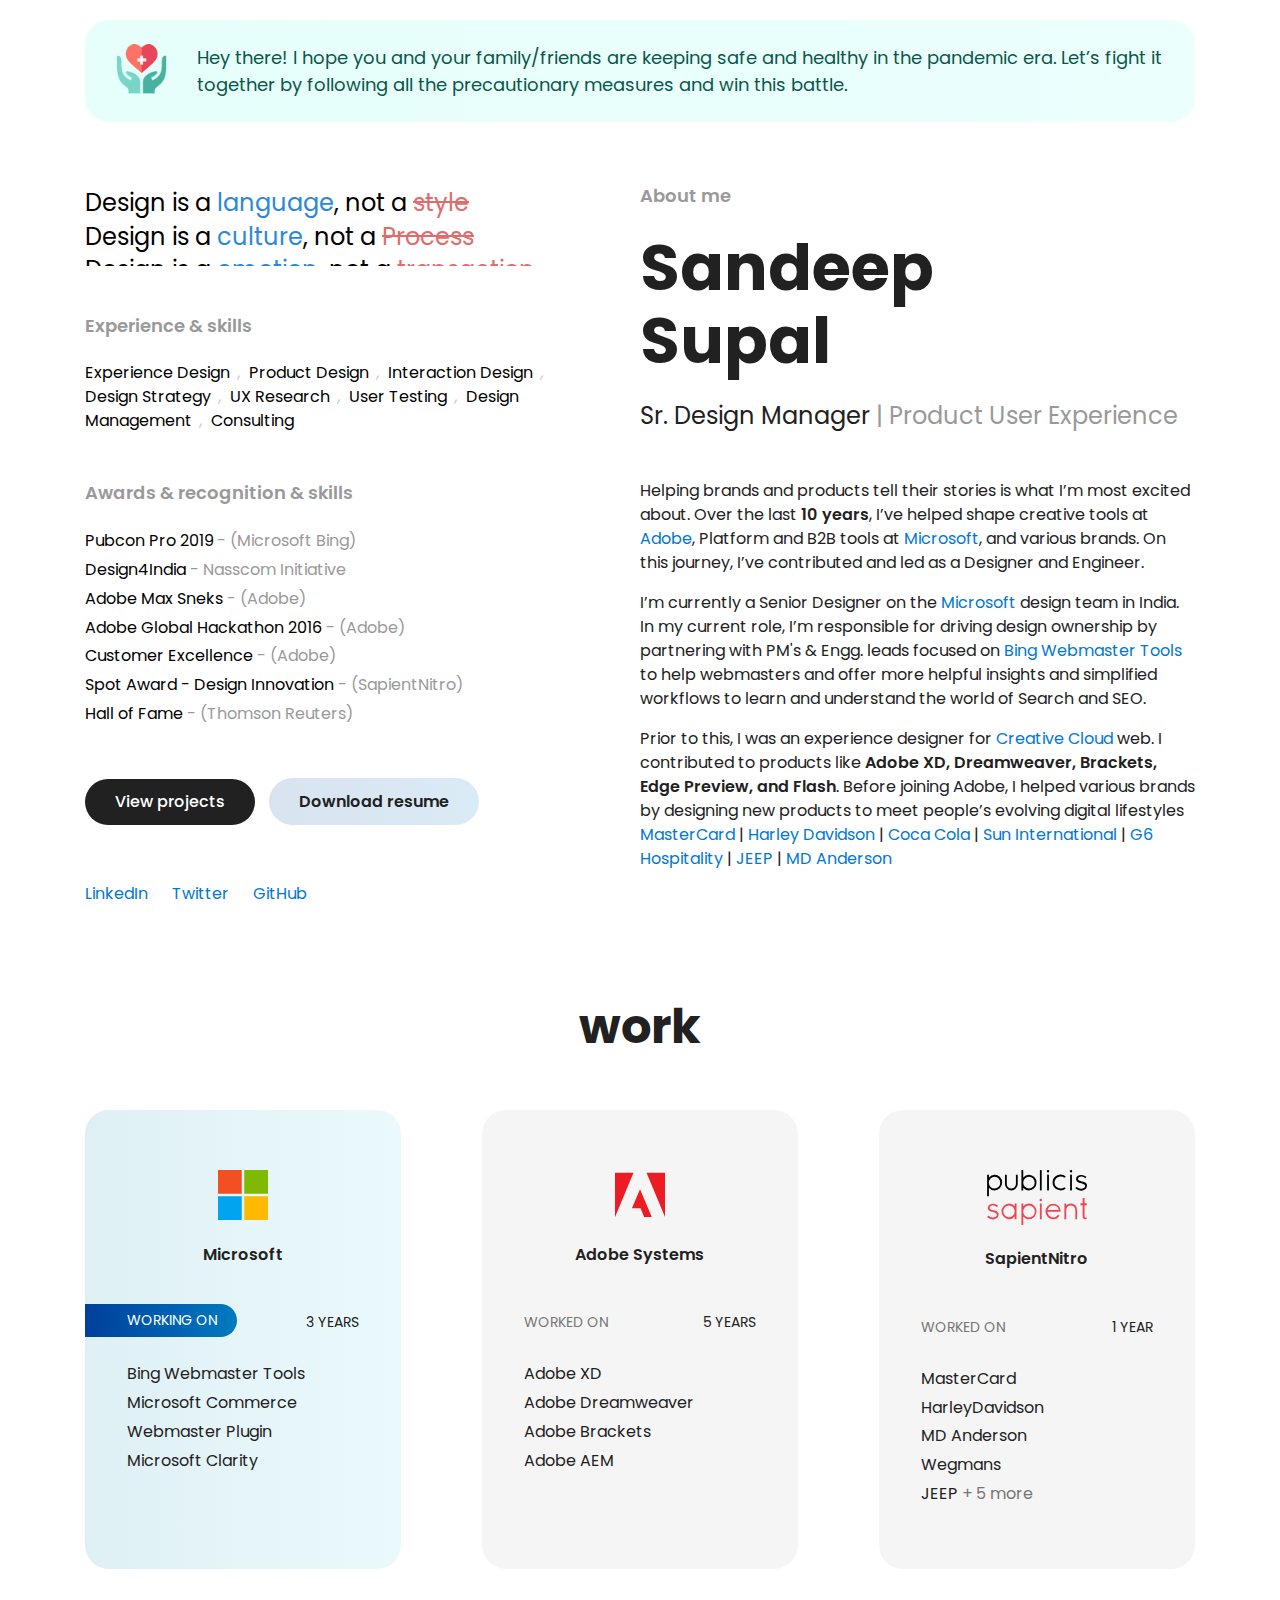
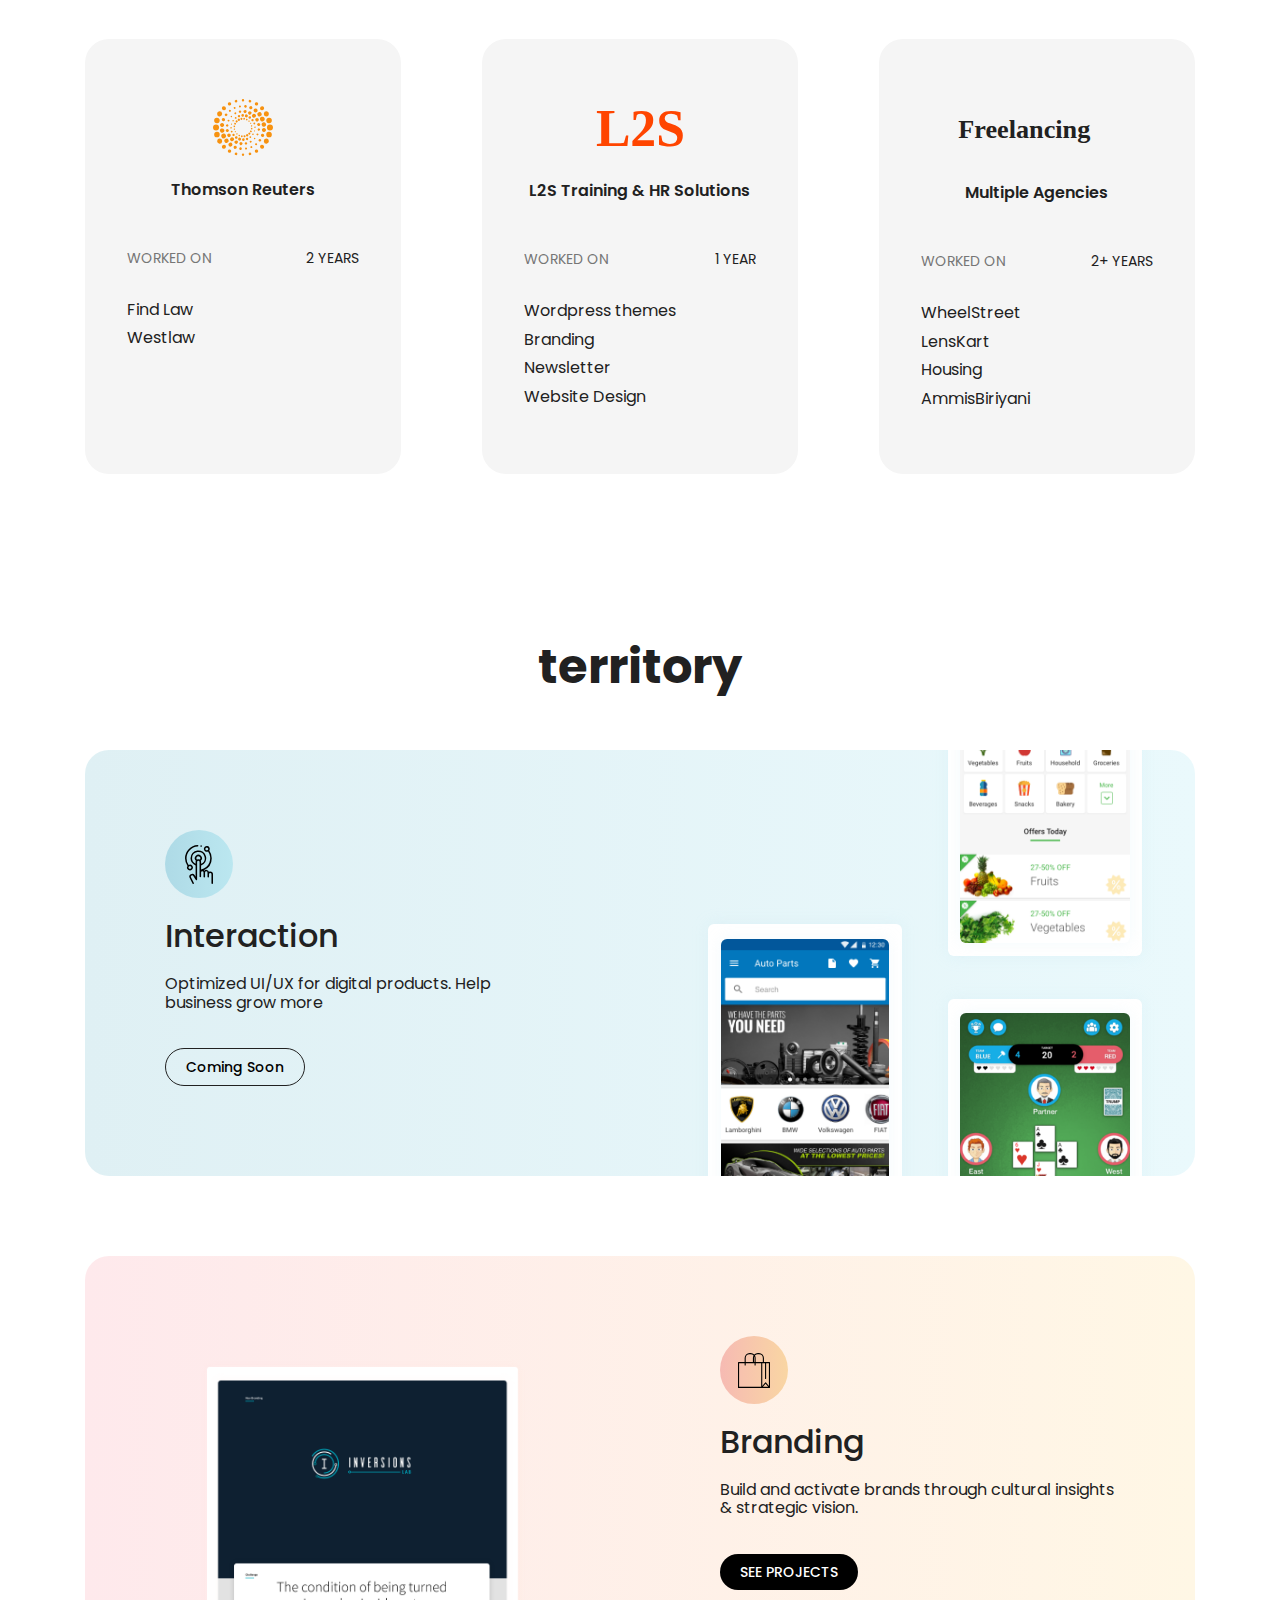
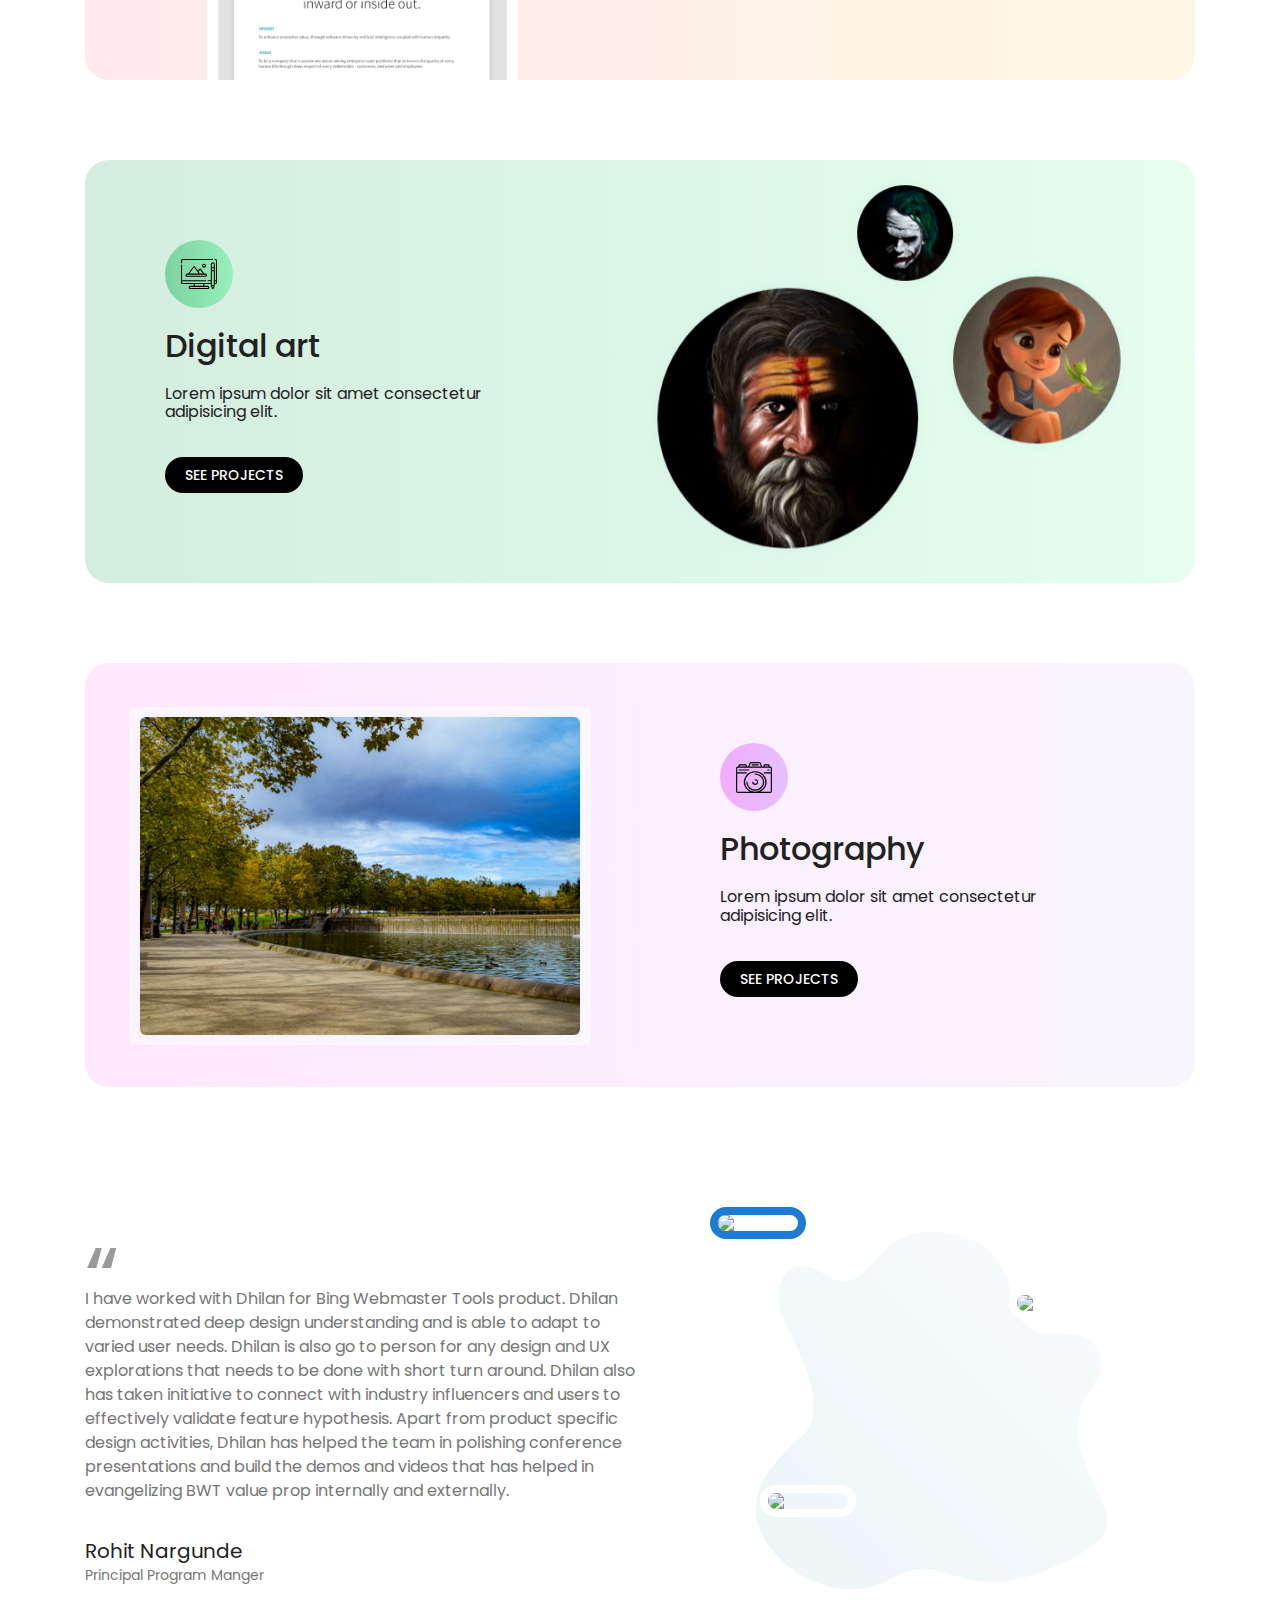
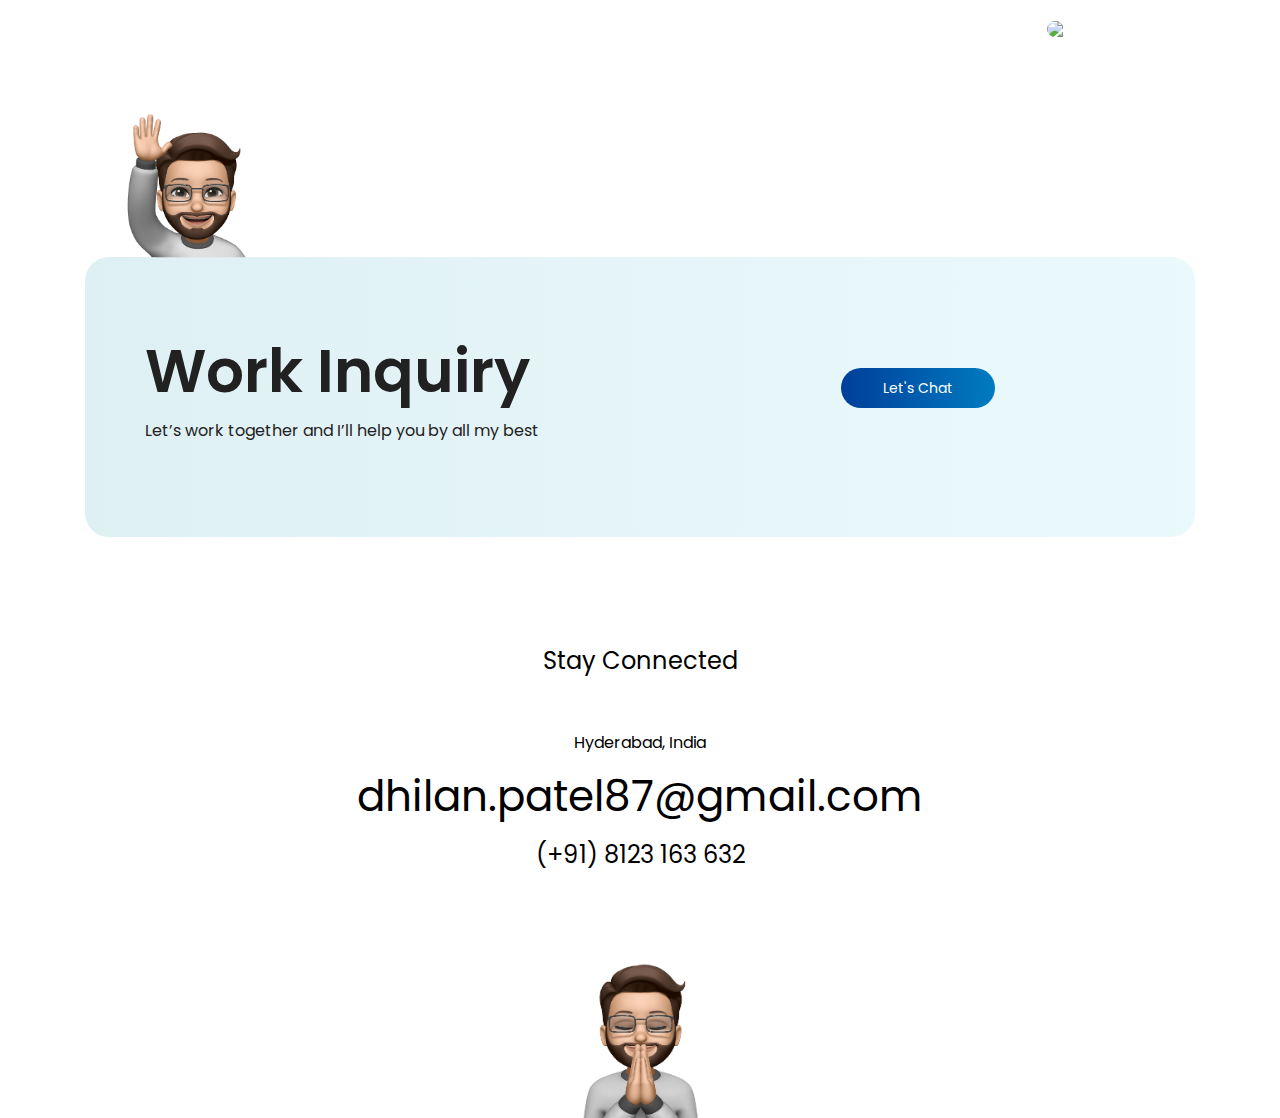
==== index.html @ 81b0b456 "Create index.html" ====
<!DOCTYPE html>
<html lang="en" dir="ltr">

<head>
    <title>Sandeep Supal</title>
    <meta http-equiv="content-type" content="text/html;charset=UTF-8" />
    <meta name='description' content='Helping brands and products tell their stories is what I’m most excited about. Over the last 10 years, I’ve helped shape creative tools at Adobe, Platform and B2B tools at Microsoft, and various brands, Portfolio, ux portfolio, designer. ux designer, product designer, user experience, user researcher, dhilan kumar patel, dhilan, ui designer, designer portfolio'
    />
    <meta http-equiv="X-UA-Compatible" content="IE=edge,chrome=1" />
    <meta name="viewport" content="width=device-width,initial-scale=1" />
    <meta name="msvalidate.01" content="4020FFE0F48D588072783ABB4432A459" />
    <!-- <link rel="stylesheet" href="style.css" /> -->
    <link rel="stylesheet" href="./SCSS/main.css" />
    <meta name="viewport" content="width=device-width, initial-scale=1.0" />
    <script src="https://cdnjs.cloudflare.com/ajax/libs/jquery/3.5.1/jquery.min.js"></script>
    <script src="./script.js"></script>
    <!-- Clarity tracking code for http://dhilan-patel.com/home.html -->
    <script>
        (function(c, l, a, r, i, t, y) {
            c[a] = c[a] || function() {
                (c[a].q = c[a].q || []).push(arguments)
            };
            t = l.createElement(r);
            t.async = 1;
            t.src = "https://www.clarity.ms/tag/" + i + "?ref=bwt";
            y = l.getElementsByTagName(r)[0];
            y.parentNode.insertBefore(t, y);
        })(window, document, "clarity", "script", "6tw3qryfo8");
    </script>
</head>

<body>
    <!-- <div class="headerNav">
        <div class="logo">
            <img src="./img/dhilan_logo.svg" width="32" alt="">
            <span>dhilan</span>
        </div>
        <div class="centreNav">
            <div class="leftCentre">
                <span class="phoneNumber"> call me +91 - 9999555598</span><span>/</span><span class="email">me@email.com</span>
            </div>
            <div class="rightCentre">
                <button class="secondary-btn">View Projects</button>
            </div>
        </div>
        <div class="rightNav">
        </div>
    </div> -->

    <div class="covid-meesage">
        <img src="./img/icon-health.png" alt="">
        <p>Hey there! I hope you and your family/friends are keeping safe and healthy in the pandemic era. Let’s fight it together by following all the precautionary measures and win this battle.</p>
    </div>

    <div class="content">
        <div class="intro">
            <div class="leftColumn">
                <div class="animationContainerWrapper">
                    <div class="animationContainerGradient"></div>
                    <div class="animationContainer">
                        <ul>
                            <li class="translate1">Design is a <span>language</span>, not a <span class="strikeText">style</span></li>
                            <li class="translate2">Design is a <span>culture</span>, not a <span class="strikeText">Process</span></li>
                            <li class="translate3">Design is a <span>emotion</span>, not a <span class="strikeText">transaction</span></li>
                        </ul>
                    </div>
                </div>
                <div class="experinece">
                    <div class="intoHeader">
                        <h4><span> </span>Experience &amp; skills</h4>
                    </div>
                    <!-- <div class="intoContent">
                        Experience Design <i>|</i> Product Design <i>|</i> Interaction Design <i>|</i> UX Strategy Web Design <i>|</i> UX Research <i>|</i> User Testing
                    </div> -->
                    <div class="intoContent">
                        Experience Design <i>,</i> Product Design <i>,</i> Interaction Design <i>,</i> Design Strategy <i>,</i> UX Research <i>,</i> User Testing  <i>,</i> Design Management  <i>,</i> Consulting
                    </div>
                </div>
                <div class="awards">
                    <div class="intoHeader">
                        <h4><span> </span>Awards &amp; recognition &amp; skills</h4>
                    </div>
                    <div class="intoContent">
                        <ul>
                            <li>Pubcon Pro 2019 <span> - (Microsoft Bing)</span></li>
                            <li>Design4India<span> - Nasscom Initiative</span></li>
                            <li>Adobe Max Sneks <span> - (Adobe)</span></li>
                            <li>Adobe Global Hackathon 2016 <span> - (Adobe)</span></li>
                            <li>Customer Excellence <span> - (Adobe)</span></li>
                            <li>Spot Award - Design Innovation <span> - (SapientNitro)</span></li>
                            <li>Hall of Fame <span> - (Thomson Reuters)</span></li>
                        </ul>
                    </div>
                </div>
                <div class="buttons">
                    <button onclick="window.location.href='./projects.html'" class="view-projects">View projects</button>
                    <a href='./Sandeep_Supal_Design_Leader_Resume.pdf' target="_blank " class="download-btn">Download resume</a>

                </div>
                <div class="social ">
                    <ul>
                        <li><a href="https://www.linkedin.com/in/dhilankupatel/ " target="_blank ">LinkedIn</a></li>
                        <li><a href="https://twitter.com/dhilankp" target="_blank ">Twitter</a></li>
                        <li><a href="https://github.com/dhilanboard?tab=repositories" target="_blank">GitHub</a></li>
                    </ul>
                </div>
            </div>

            <div class="rightColumn ">
                <div class="intoHeader ">
                    <h4>About me</h4>
                </div>
                <div class="name ">
                    <h1>Sandeep<br/> Supal</h1>
                </div>
                <div class="desig ">
                    <span class="designation ">Sr. Design Manager</span>
                    <span class="skill "> | Product User Experience</span>
                </div>
                <div class="introText ">
                    <p>Helping brands and products tell their stories is what I’m most excited about. Over the last <span>10 years</span>, I’ve helped shape creative tools at <a href="https://www.adobe.com/in/" target="_blank">Adobe</a>, Platform and B2B
                        tools at <a href="https://www.microsoft.com/en-in" target="_blank">Microsoft</a>, and various brands. On this journey, I’ve contributed and led as a Designer and Engineer.</p>
                    <p> I’m currently a Senior Designer on the <a href="https://www.microsoft.com/en-in" target="_blank">Microsoft</a> design team in India. In my current role, I’m responsible for driving design ownership by partnering with PM's & Engg. leads
                        focused on <a href="https://www.bing.com/webmasters" target="_blank">Bing Webmaster Tools</a> to help webmasters and offer more helpful insights and simplified workflows to learn and understand the world of Search and SEO.</p>
                    <p>Prior to this, I was an experience designer for <a href="https://www.adobe.com/creativecloud.html" target="_blank">Creative Cloud</a> web. I contributed to products like <span>Adobe XD, Dreamweaver, Brackets, Edge Preview, and Flash</span>.
                        Before joining Adobe, I helped various brands by designing new products to meet people’s evolving digital lifestyles <a href="https://www.mastercard.us/en-us.html" target="_blank">MasterCard</a> | <a href="https://www.harley-davidson.com/us/en/index.html"
                            target="_blank">Harley Davidson</a> | <a href="https://www.coca-colacompany.com/" target="_blank">Coca Cola</a> | <a href="https://www.suninternational.com/" target="_blank">Sun International</a> | <a href="https://www.6jobs.com/working-with-us"
                            target="_blank">G6 Hospitality</a> | <a href="https://www.jeep.com/" target="_blank">JEEP</a> | <a href="https://www.mdanderson.org/" target="_blank">MD Anderson</a></p>
                </div>
            </div>
        </div>
        <h2 class="sectionHeader "> work</h2>
        <div class="work ">
            <a href="./projects.html#microsoft" class="workCard grad-blue current-Work" style="text-decoration: none; color: #212121;">
                <div class="compLogo ">
                    <img height="50 " width="50 " src="./img/logo_microsoft.svg ">
                </div>
                <div class="compName ">
                    <h4>Microsoft</h4>
                </div>
                <div class="current-status ">
                    working on
                </div>
                <div class="projectTenure ">
                    <div class="status " style="visibility: hidden; ">
                        working on
                    </div>
                    <div class="tenure ">
                        3 years
                    </div>
                </div>
                <div class="projectDes ">
                    <ul>
                        <li>Bing Webmaster Tools</li>
                        <li>Microsoft Commerce</li>
                        <li>Webmaster Plugin</li>
                        <li>Microsoft Clarity</li>
                    </ul>
                </div>
            </a>
            <a href="./projects.html#adobe" class="workCard" style="text-decoration: none; color: #212121;">
                <div class="compLogo ">
                    <img height="50 " width="50 " src="./img/logo_adobe.svg ">
                </div>
                <div class="compName ">
                    <h4>Adobe Systems</h4>
                </div>
                <div class="projectTenure ">
                    <div class="status ">
                        worked on
                    </div>
                    <div class="tenure ">
                        5 years
                    </div>
                </div>
                <div class="projectDes ">
                    <ul>
                        <li>Adobe XD</li>
                        <li>Adobe Dreamweaver</li>
                        <li>Adobe Brackets</li>
                        <li>Adobe AEM</li>
                    </ul>
                </div>
            </a>
            <a href="./projects.html#sapient" class="workCard" style="text-decoration: none; color: #212121;">
                <div class="compLogo ">
                    <img height="auto " width="100 " src="./img/logo_sapient.svg ">
                </div>
                <div class="compName ">
                    <h4>SapientNitro</h4>
                </div>
                <div class="projectTenure ">
                    <div class="status ">
                        worked on
                    </div>
                    <div class="tenure ">
                        1 year
                    </div>
                </div>
                <div class="projectDes ">
                    <ul>
                        <li>MasterCard</li>
                        <li>HarleyDavidson</li>
                        <li>MD Anderson</li>
                        <li>Wegmans</li>
                        <li>JEEP <span class="gray-text ">+ 5 more</span></li>
                    </ul>
                </div>
            </a>
            <a href="./projects.html#tr" class="workCard" style="text-decoration: none; color: #212121;">
                <div class="compLogo ">
                    <img height="auto " width="60 " src="./img/logo_tr.svg ">
                </div>
                <div class="compName ">
                    <h4>Thomson Reuters</h4>
                </div>
                <div class="projectTenure ">
                    <div class="status ">
                        worked on
                    </div>
                    <div class="tenure ">
                        2 years
                    </div>
                </div>
                <div class="projectDes ">
                    <ul>
                        <li>Find Law</li>
                        <li>Westlaw</li>
                    </ul>
                </div>
            </a>
            <a href="./projects.html#l2s" class="workCard" style="text-decoration: none; color: #212121;">
                <div class="compLogo ">
                    <img height="auto " width="90 " src="./img/logo_l2s.svg ">
                </div>
                <div class="compName ">
                    <h4>L2S Training &amp; HR Solutions</h4>
                </div>
                <div class="projectTenure ">
                    <div class="status ">
                        worked on
                    </div>
                    <div class="tenure ">
                        1 year
                    </div>
                </div>
                <div class="projectDes ">
                    <ul>
                        <li>Wordpress themes</li>
                        <li>Branding</li>
                        <li>Newsletter</li>
                        <li>Website Design</li>
                    </ul>
                </div>
            </a>
            <a href="./projects.html#sapient" class="workCard" style="text-decoration: none; color: #212121;">
                <div class="compLogo ">
                    <img height="60 " width="160 " src="./img/logo_freelance.svg ">
                </div>
                <div class="compName ">
                    <h4>Multiple Agencies</h4>
                </div>
                <div class="projectTenure ">
                    <div class="status ">
                        worked on
                    </div>
                    <div class="tenure ">
                        2+ years
                    </div>
                </div>
                <div class="projectDes ">
                    <ul>
                        <li>WheelStreet</li>
                        <li>LensKart</li>
                        <li>Housing</li>
                        <li>AmmisBiriyani</li>
                    </ul>
                </div>
            </a>
        </div>
        <h2 class="sectionHeader "> territory</h2>
        <div class="territory ">
            <div class="territoryCard grad-blue ">
                <div class="textPart ">
                    <div class="icon i_interaction ">
                        <img height="auto " weight="32 " src="./img/icon_interaction.svg ">
                    </div>
                    <div class="territoryHeader ">
                        <h4>Interaction</h4>
                    </div>
                    <div class="territoryText ">
                        <p>Optimized UI/UX for digital products. Help business grow more</p>
                    </div>
                    <button class="comingSoon ">Coming Soon</button>

                </div>
                <div class="imagePart interaction ">

                </div>
            </div>

            <div class="territoryCard grad-yellow ">
                <div class="imagePart branding ">

                </div>
                <div class="textPart ">
                    <div class="icon i_branding ">
                        <img height="auto " weight="32 " src="./img/icon_branding.svg ">
                    </div>
                    <div class="territoryHeader ">
                        <h4>Branding</h4>
                    </div>
                    <div class="territoryText ">
                        <p>Build and activate brands through cultural insights & strategic vision.</p>
                    </div>
                    <a class="seeProjects " href="./branding.html">See Projects</a>
                </div>
            </div>

            <div class="territoryCard grad-green ">
                <div class="textPart ">
                    <div class="icon i_digital ">
                        <img height="auto " weight="32 " src="./img/icon_paint.svg ">
                    </div>
                    <div class="territoryHeader ">
                        <h4>Digital art</h4>
                    </div>
                    <div class="territoryText ">
                        <p>Lorem ipsum dolor sit amet consectetur adipisicing elit.</p>
                    </div>
                    <a class="seeProjects " href="./digitalart.html">See Projects</a>
                </div>
                <div class="imagePart digital ">

                </div>
            </div>

            <div class="territoryCard grad-pink ">
                <div class="imagePart photography ">

                </div>
                <div class="textPart ">
                    <div class="icon i_photography ">
                        <img height="auto " weight="32 " src="./img/icon_photography.svg ">
                    </div>
                    <div class="territoryHeader ">
                        <h4>Photography</h4>
                    </div>
                    <div class="territoryText ">
                        <p>Lorem ipsum dolor sit amet consectetur adipisicing elit.</p>
                    </div>
                    <a class="seeProjects " href="./photography.html">See Projects</a>
                </div>
            </div>
            <div class="testimony ">
                <div class="comments ">
                    <div id="commentOne" class="comment selected ">I have worked with Dhilan for Bing Webmaster Tools product. Dhilan demonstrated deep design understanding and is able to adapt to varied user needs. Dhilan is also go to person for any design and UX explorations that needs to be done
                        with short turn around. Dhilan also has taken initiative to connect with industry influencers and users to effectively validate feature hypothesis. Apart from product specific design activities, Dhilan has helped the team in polishing
                        conference presentations and build the demos and videos that has helped in evangelizing BWT value prop internally and externally.
                        <div class="partner ">
                            <div class="partName ">Rohit Nargunde</div>
                            <div class="partPos ">Principal Program Manger</div>
                        </div>
                    </div>
                    <div id="commentTwo" class="comment ">Dhilan, I like your contributions in redesigning major features in Webmaster portal. In many design discussions I have noticed you exhibit a keen desire to understand the scope in detail, open to suggestions and do not hold back in
                        bringing forth your ideas. I appreciate your flexibility to change the UX designs and adapt quickly several times based on data discoveries or implementation complexity. All in all I believe you have played a crucial hand towards
                        launching the new Webmaster portal including a frenetic launch presentation and video which was very well received. I certainly hope to see similar and continued commitment in future iterations to help Bing Webmaster tools.
                        <div class="partner ">
                            <div class="partName ">Souri Challa</div>
                            <div class="partPos ">Senior Software Eng Manager</div>
                        </div>
                    </div>
                    <div id="commentThree" class="comment ">
                        Dhilan has led the redevelopment of Bing Webmaster Tools from the forefront. Being the first full time designer for the toolset in a long time he took the challenge head on and delivered on it. He made the efforts to understand the niche space, attended
                        sessions, asked relevant questions, attended conferences and interacted with the users to understand their needs and then made sure that all that flowed into the design of the product. He was not only involved in the design of
                        the tool but was involved in the feature ideation from the start as well.
                        <div class="partner ">
                            <div class="partName ">Nikunj Daga</div>
                            <div class="partPos ">Senior Manager</div>
                        </div>
                    </div>
                    <div id="commentFour" class="comment ">Dhilan is one of the best UX/UI designer I have worked with. His knowledge is not limited to designing, he has good understanding of technology for implementing it as well. Imagination at its best is all I can say when it come to his
                        designs. I hope to work with Dhilan again in the future and highly recommend him.
                        <div class="partner ">
                            <div class="partName ">Abhishek Kumar</div>
                            <div class="partPos ">Thought Leader | Multi Solution Architect</div>
                        </div>
                    </div>
                </div>

                <div class="people">
                    <img id="One" class="peoplePic selected " src="./img/photo_rohit.jpeg">
                    <img id="Two" class="peoplePic " src="./img/photo_souri.jpeg">
                    <img id="Three" class="peoplePic " src="./img/photo_nikunj.jpeg">
                    <img id="Four" class="peoplePic " src="./img/photo_abhishek.jpeg">
                </div>
            </div>
        </div>
        <div class="territory chat-section ">
            <div class="territoryCard grad-blue ">
                <div class="textPart ">
                    <div class="work-enq ">Work Inquiry</div>
                    <p>Let’s work together and I’ll help you by all my best</p>
                </div>
                <div class="imagePart ">
                    <button class="lets-chat ">Let's Chat</button>
                </div>
            </div>
        </div>

        <div class="territory contact-section ">
            <div class="territoryCard ">
                <div class="stay-conn ">Stay Connected</div>
                <div class="addr ">Hyderabad, India</div>
                <div class="email ">dhilan.patel87@gmail.com</div>
                <div class="number ">(+91) 8123 163 632</div>
                <img src="./img/namaste_dhilan.svg " alt=" ">

            </div>
        </div>
    </div>

    <div class="mobile-content">
        <div class="name ">
            <div class="grad-red"> <span>Well, My mobile view is still work in progress, Sincere Apologies! Please use a laptop or a device <b>more than 1024px viewport</b> width for now. Thank you for your patience. <br>I really appreciate it</span></div>
            <h1>Dhilan<br/> Ku. Patel</h1>
        </div>

        <div class="desig ">
            <span class="designation ">Sr. Experience Designer</span>
            <span class="skill "> | Product/ Experince</span>
        </div>
        <div class="introText ">
            <p>Helping brands and products tell their stories is what I’m most excited about. Over the last <span>10 years</span>, I’ve helped shape creative tools at <a href="https://www.adobe.com/in/" target="_blank">Adobe</a>, <a href="https://www.microsoft.com/en-in"
                    target="_blank">Microsoft</a>, and various brands. On this journey, I’ve contributed and led as a Designer and Engineer.</p>
            <p> I’m currently a Senior Designer on the <a href="https://www.microsoft.com/en-in" target="_blank">Microsoft</a> design team in India. In my current role, I’m responsible for leading a team of product managers focused on <a href="https://www.bing.com/webmasters"
                    target="_blank">Bing Webmaster Tools</a> to help webmasters and offer more helpful insights and simplified workflows to learn and understand the world of Search and SEO.</p>
            <p>Prior to this, I was an experience designer for <a href="https://www.adobe.com/creativecloud.html" target="_blank">Creative Cloud</a> web. I contributed to products like <span>Adobe XD, Dreamweaver, Brackets, Edge Preview, and Flash</span>.
                Before joining Adobe, I helped various brands by designing new products to meet people’s evolving digital lifestyles <a href="https://www.mastercard.us/en-us.html" target="_blank">MasterCard</a> | <a href="https://www.harley-davidson.com/us/en/index.html"
                    target="_blank">Harley Davidson</a> | <a href="https://www.coca-colacompany.com/" target="_blank">Coca Cola</a> | <a href="https://www.suninternational.com/" target="_blank">Sun International</a> | <a href="https://www.6jobs.com/working-with-us"
                    target="_blank">G6 Hospitality</a> | <a href="https://www.jeep.com/" target="_blank">JEEP</a> | <a href="https://www.mdanderson.org/" target="_blank">MD Anderson</a></p>
        </div>
    </div>
</body>

</html>
---- SCSS/main.css ----
@charset "UTF-8";
/*! normalize.css v8.0.1 | MIT License | github.com/necolas/normalize.css */
/* Document
   ========================================================================== */
/**
 * 1. Correct the line height in all browsers.
 * 2. Prevent adjustments of font size after orientation changes in iOS.
 */
@import url("https://fonts.googleapis.com/css2?family=Poppins:ital,wght@0,100;0,200;0,300;0,400;0,500;0,600;0,700;0,800;0,900;1,100;1,200;1,300;1,400;1,500;1,600;1,700;1,800;1,900&display=swap");
html {
  line-height: 1.15;
  /* 1 */
  -webkit-text-size-adjust: 100%;
  /* 2 */
}

/* Sections
     ========================================================================== */
/**
   * Remove the margin in all browsers.
   */
body {
  margin: 0;
}

/**
   * Render the `main` element consistently in IE.
   */
main {
  display: block;
}

/**
   * Correct the font size and margin on `h1` elements within `section` and
   * `article` contexts in Chrome, Firefox, and Safari.
   */
h1 {
  font-size: 2em;
  margin: 0.67em 0;
}

/* Grouping content
     ========================================================================== */
/**
   * 1. Add the correct box sizing in Firefox.
   * 2. Show the overflow in Edge and IE.
   */
hr {
  -webkit-box-sizing: content-box;
          box-sizing: content-box;
  /* 1 */
  height: 0;
  /* 1 */
  overflow: visible;
  /* 2 */
}

/**
   * 1. Correct the inheritance and scaling of font size in all browsers.
   * 2. Correct the odd `em` font sizing in all browsers.
   */
pre {
  font-family: monospace, monospace;
  /* 1 */
  font-size: 1em;
  /* 2 */
}

/* Text-level semantics
     ========================================================================== */
/**
   * Remove the gray background on active links in IE 10.
   */
a {
  background-color: transparent;
}

/**
   * 1. Remove the bottom border in Chrome 57-
   * 2. Add the correct text decoration in Chrome, Edge, IE, Opera, and Safari.
   */
abbr[title] {
  border-bottom: none;
  /* 1 */
  text-decoration: underline;
  /* 2 */
  -webkit-text-decoration: underline dotted;
          text-decoration: underline dotted;
  /* 2 */
}

/**
   * Add the correct font weight in Chrome, Edge, and Safari.
   */
b,
strong {
  font-weight: bolder;
}

/**
   * 1. Correct the inheritance and scaling of font size in all browsers.
   * 2. Correct the odd `em` font sizing in all browsers.
   */
code,
kbd,
samp {
  font-family: monospace, monospace;
  /* 1 */
  font-size: 1em;
  /* 2 */
}

/**
   * Add the correct font size in all browsers.
   */
small {
  font-size: 80%;
}

/**
   * Prevent `sub` and `sup` elements from affecting the line height in
   * all browsers.
   */
sub,
sup {
  font-size: 75%;
  line-height: 0;
  position: relative;
  vertical-align: baseline;
}

sub {
  bottom: -0.25em;
}

sup {
  top: -0.5em;
}

/* Embedded content
     ========================================================================== */
/**
   * Remove the border on images inside links in IE 10.
   */
img {
  border-style: none;
}

/* Forms
     ========================================================================== */
/**
   * 1. Change the font styles in all browsers.
   * 2. Remove the margin in Firefox and Safari.
   */
button,
input,
optgroup,
select,
textarea {
  font-family: inherit;
  /* 1 */
  font-size: 100%;
  /* 1 */
  line-height: 1.15;
  /* 1 */
  margin: 0;
  /* 2 */
}

/**
   * Show the overflow in IE.
   * 1. Show the overflow in Edge.
   */
button,
input {
  /* 1 */
  overflow: visible;
}

/**
   * Remove the inheritance of text transform in Edge, Firefox, and IE.
   * 1. Remove the inheritance of text transform in Firefox.
   */
button,
select {
  /* 1 */
  text-transform: none;
}

/**
   * Correct the inability to style clickable types in iOS and Safari.
   */
button,
[type="button"],
[type="reset"],
[type="submit"] {
  -webkit-appearance: button;
}

/**
   * Remove the inner border and padding in Firefox.
   */
button::-moz-focus-inner,
[type="button"]::-moz-focus-inner,
[type="reset"]::-moz-focus-inner,
[type="submit"]::-moz-focus-inner {
  border-style: none;
  padding: 0;
}

/**
   * Restore the focus styles unset by the previous rule.
   */
button:-moz-focusring,
[type="button"]:-moz-focusring,
[type="reset"]:-moz-focusring,
[type="submit"]:-moz-focusring {
  outline: 1px dotted ButtonText;
}

/**
   * Correct the padding in Firefox.
   */
fieldset {
  padding: 0.35em 0.75em 0.625em;
}

/**
   * 1. Correct the text wrapping in Edge and IE.
   * 2. Correct the color inheritance from `fieldset` elements in IE.
   * 3. Remove the padding so developers are not caught out when they zero out
   *    `fieldset` elements in all browsers.
   */
legend {
  -webkit-box-sizing: border-box;
          box-sizing: border-box;
  /* 1 */
  color: inherit;
  /* 2 */
  display: table;
  /* 1 */
  max-width: 100%;
  /* 1 */
  padding: 0;
  /* 3 */
  white-space: normal;
  /* 1 */
}

/**
   * Add the correct vertical alignment in Chrome, Firefox, and Opera.
   */
progress {
  vertical-align: baseline;
}

/**
   * Remove the default vertical scrollbar in IE 10+.
   */
textarea {
  overflow: auto;
}

/**
   * 1. Add the correct box sizing in IE 10.
   * 2. Remove the padding in IE 10.
   */
[type="checkbox"],
[type="radio"] {
  -webkit-box-sizing: border-box;
          box-sizing: border-box;
  /* 1 */
  padding: 0;
  /* 2 */
}

/**
   * Correct the cursor style of increment and decrement buttons in Chrome.
   */
[type="number"]::-webkit-inner-spin-button,
[type="number"]::-webkit-outer-spin-button {
  height: auto;
}

/**
   * 1. Correct the odd appearance in Chrome and Safari.
   * 2. Correct the outline style in Safari.
   */
[type="search"] {
  -webkit-appearance: textfield;
  /* 1 */
  outline-offset: -2px;
  /* 2 */
}

/**
   * Remove the inner padding in Chrome and Safari on macOS.
   */
[type="search"]::-webkit-search-decoration {
  -webkit-appearance: none;
}

/**
   * 1. Correct the inability to style clickable types in iOS and Safari.
   * 2. Change font properties to `inherit` in Safari.
   */
::-webkit-file-upload-button {
  -webkit-appearance: button;
  /* 1 */
  font: inherit;
  /* 2 */
}

/* Interactive
     ========================================================================== */
/*
   * Add the correct display in Edge, IE 10+, and Firefox.
   */
details {
  display: block;
}

/*
   * Add the correct display in all browsers.
   */
summary {
  display: list-item;
}

/* Misc
     ========================================================================== */
/**
   * Add the correct display in IE 10+.
   */
template {
  display: none;
}

/**
   * Add the correct display in IE 10.
   */
[hidden] {
  display: none;
}

HTML,
body {
  font-family: 'Poppins', sans-serif;
  font-size: 16px;
  position: relative;
  background-color: #FFFFFF;
}

h1,
h2,
h3,
h4,
h5,
h6,
span,
p {
  color: #212121;
}

@-webkit-keyframes translate3 {
  0% {
    -webkit-transform: translateY(14px);
            transform: translateY(14px);
  }
  66% {
    -webkit-transform: translateY(14px);
            transform: translateY(14px);
  }
  72% {
    -webkit-transform: translateY(-46px);
            transform: translateY(-46px);
  }
  94% {
    -webkit-transform: translateY(-46px);
            transform: translateY(-46px);
  }
  100% {
    -webkit-transform: translateY(-146px);
            transform: translateY(-146px);
  }
}

@keyframes translate3 {
  0% {
    -webkit-transform: translateY(14px);
            transform: translateY(14px);
  }
  66% {
    -webkit-transform: translateY(14px);
            transform: translateY(14px);
  }
  72% {
    -webkit-transform: translateY(-46px);
            transform: translateY(-46px);
  }
  94% {
    -webkit-transform: translateY(-46px);
            transform: translateY(-46px);
  }
  100% {
    -webkit-transform: translateY(-146px);
            transform: translateY(-146px);
  }
}

@-webkit-keyframes translate2 {
  0% {
    -webkit-transform: translateY(47px);
            transform: translateY(47px);
  }
  33% {
    -webkit-transform: translateY(47px);
            transform: translateY(47px);
  }
  38% {
    -webkit-transform: translateY(-13px);
            transform: translateY(-13px);
  }
  60% {
    -webkit-transform: translateY(-13px);
            transform: translateY(-13px);
  }
  66% {
    -webkit-transform: translateY(-113px);
            transform: translateY(-113px);
  }
  100% {
    -webkit-transform: translateY(-113px);
            transform: translateY(-113px);
  }
}

@keyframes translate2 {
  0% {
    -webkit-transform: translateY(47px);
            transform: translateY(47px);
  }
  33% {
    -webkit-transform: translateY(47px);
            transform: translateY(47px);
  }
  38% {
    -webkit-transform: translateY(-13px);
            transform: translateY(-13px);
  }
  60% {
    -webkit-transform: translateY(-13px);
            transform: translateY(-13px);
  }
  66% {
    -webkit-transform: translateY(-113px);
            transform: translateY(-113px);
  }
  100% {
    -webkit-transform: translateY(-113px);
            transform: translateY(-113px);
  }
}

@-webkit-keyframes translate1 {
  0% {
    -webkit-transform: translateY(80px);
            transform: translateY(80px);
  }
  6% {
    -webkit-transform: translateY(20px);
            transform: translateY(20px);
  }
  28% {
    -webkit-transform: translateY(20px);
            transform: translateY(20px);
  }
  33% {
    -webkit-transform: translateY(-80px);
            transform: translateY(-80px);
  }
  100% {
    -webkit-transform: translateY(-80px);
            transform: translateY(-80px);
  }
}

@keyframes translate1 {
  0% {
    -webkit-transform: translateY(80px);
            transform: translateY(80px);
  }
  6% {
    -webkit-transform: translateY(20px);
            transform: translateY(20px);
  }
  28% {
    -webkit-transform: translateY(20px);
            transform: translateY(20px);
  }
  33% {
    -webkit-transform: translateY(-80px);
            transform: translateY(-80px);
  }
  100% {
    -webkit-transform: translateY(-80px);
            transform: translateY(-80px);
  }
}

.secondary-btn {
  padding: 8px 16px;
  background: #f5f5f5;
  color: #212121;
  font-size: 14px;
  font-weight: 400;
  border: none;
  text-transform: uppercase;
  border-radius: 20px;
  -webkit-transition: all 300ms;
  transition: all 300ms;
}

.secondary-btn:hover {
  background: transparent -webkit-gradient(linear, right top, left top, from(#007BC0), to(#003F9B)) 0% 0% no-repeat padding-box;
  background: transparent linear-gradient(270deg, #007BC0 0%, #003F9B 100%) 0% 0% no-repeat padding-box;
  color: #fff;
}

.intoHeader h4 {
  font-size: 18px;
  color: #999999;
  font-weight: 600;
}

.intoHeader h4 span {
  color: #CCC;
}

.download-btn {
  cursor: pointer;
  text-decoration: none;
  padding: 12px 30px;
  background: transparent -webkit-gradient(linear, right top, left top, from(#D9EBF6), to(#D9E3F0)) 0% 0% no-repeat padding-box;
  background: transparent linear-gradient(270deg, #D9EBF6 0%, #D9E3F0 100%) 0% 0% no-repeat padding-box;
  color: #212121;
  font-size: 16px;
  font-weight: 600;
  border: none;
  border-radius: 30px;
  -webkit-transition: all 300ms;
  transition: all 300ms;
  margin-left: 10px;
}

.download-btn:hover {
  background: transparent -webkit-gradient(linear, right top, left top, from(#007BC0), to(#003F9B)) 0% 0% no-repeat padding-box;
  background: transparent linear-gradient(270deg, #007BC0 0%, #003F9B 100%) 0% 0% no-repeat padding-box;
  color: #fff;
}

.view-projects {
  cursor: pointer;
  padding: 14px 30px;
  color: #fff;
  font-size: 16px;
  font-weight: 500;
  border: 0;
  background: #212121;
  border-radius: 30px;
  -webkit-transition: all 300ms;
  transition: all 300ms;
}

.view-projects:hover {
  background: transparent -webkit-gradient(linear, right top, left top, from(#007BC0), to(#003F9B)) 0% 0% no-repeat padding-box;
  background: transparent linear-gradient(270deg, #007BC0 0%, #003F9B 100%) 0% 0% no-repeat padding-box;
  color: #fff;
}

.comingSoon {
  display: inline-block;
  background: none;
  border: 1px solid #212121;
  border-radius: 20px;
  font-weight: 500;
  padding: 10px 20px;
  margin: 20px 0 10px;
  font-size: 14px;
}

.seeProjects {
  display: inline-block;
  margin: 20px 0 10px;
  text-decoration: none;
  text-transform: uppercase;
  border-radius: 20px;
  font-weight: 500;
  padding: 10px 20px;
  margin: 20px 0 10px;
  font-size: 14px;
  background: #000;
  color: #fff;
  -webkit-transition: all 600ms;
  transition: all 600ms;
}

.seeProjects:hover {
  background: transparent -webkit-gradient(linear, right top, left top, from(#007BC0), to(#003F9B)) 0% 0% no-repeat padding-box;
  background: transparent linear-gradient(270deg, #007BC0 0%, #003F9B 100%) 0% 0% no-repeat padding-box;
}

.sectionHeader {
  display: -webkit-box;
  display: -ms-flexbox;
  display: flex;
  -webkit-box-pack: center;
      -ms-flex-pack: center;
          justify-content: center;
  font-size: 68px;
  line-height: 1.8em;
  margin: 0 20%;
  -ms-flex-wrap: wrap;
      flex-wrap: wrap;
  font-size: 48px;
  margin: 80px 0 40px;
}

.gray-text {
  color: #767676 !important;
}

.icon_breadcrumb {
  position: relative;
}

.icon_breadcrumb::after {
  position: relative;
  content: url(../img/icon_breadcrumb.png);
  right: -12px;
  top: 2px;
}

.cont-sec-title {
  font-size: #212121;
  font-size: 42px;
  margin: 60px 0 30px;
}

.cont-sec-title span {
  font-weight: 300;
}

.cont-sec-title.mark {
  font-size: 24px;
  font-weight: 500;
  padding-left: 15px;
  border-left: 6px solid #2560AE;
}

.cont-sec-title.number {
  font-size: 24px;
  font-weight: 500;
}

.quotation {
  padding: 32px;
  font-size: 18px;
  margin: 40px 0 40px 40px;
  line-height: 1.5em;
  border-radius: 24px;
  font-weight: 500;
}

.quotation ul {
  list-style-type: circle;
}

.quotation ul li {
  line-height: 1.8em;
}

.product-linkout {
  padding: 80px 0;
  text-align: center;
}

.product-linkout a {
  text-decoration: none;
  font-size: 24px;
  color: #212121;
  background: #212121;
  padding: 16px 48px;
  border-radius: 50px;
}

.product-linkout a img {
  margin-left: 16px;
}

.product-linkout a:hover {
  background: transparent -webkit-gradient(linear, right top, left top, from(#007BC0), to(#003F9B)) 0% 0% no-repeat padding-box;
  background: transparent linear-gradient(270deg, #007BC0 0%, #003F9B 100%) 0% 0% no-repeat padding-box;
}

.proj-navs {
  position: absolute;
  top: 0;
  width: 100px;
  height: 100%;
}

.proj-navs.next-proj, .proj-navs.prev-proj {
  top: 150px;
  background: #FFFFFF;
  width: 80px;
  height: 80px;
  border-radius: 80px;
  text-align: center;
  opacity: 0.25;
  -webkit-transition: all 600ms;
  transition: all 600ms;
}

.proj-navs.next-proj a, .proj-navs.prev-proj a {
  display: block;
  text-decoration: none;
}

.proj-navs.next-proj a img, .proj-navs.prev-proj a img {
  opacity: 1;
}

.proj-navs.next-proj.prev-proj, .proj-navs.prev-proj.prev-proj {
  left: 16px;
}

.proj-navs.next-proj.next-proj, .proj-navs.prev-proj.next-proj {
  right: 16px;
}

.proj-navs.next-proj:hover, .proj-navs.prev-proj:hover {
  opacity: 0.8;
}

.grad-blue {
  background: transparent -webkit-gradient(linear, right top, left top, from(#EAF9FC), to(#DFF0F4)) 0% 0% no-repeat padding-box !important;
  background: transparent linear-gradient(270deg, #EAF9FC 0%, #DFF0F4 100%) 0% 0% no-repeat padding-box !important;
}

.grad-gray {
  background: transparent -webkit-gradient(linear, right top, left top, from(#EAEAEA), to(#F4F4F4)) 0% 0% no-repeat padding-box !important;
  background: transparent linear-gradient(270deg, #EAEAEA 0%, #F4F4F4 100%) 0% 0% no-repeat padding-box !important;
}

.grad-wip {
  background: transparent -webkit-gradient(linear, right top, left top, from(#fff2d7), to(#FFF6E2)) 0% 0% no-repeat padding-box !important;
  background: transparent linear-gradient(270deg, #fff2d7 0%, #FFF6E2 100%) 0% 0% no-repeat padding-box !important;
}

.grad-yellow {
  background: transparent -webkit-gradient(linear, right top, left top, from(#FFF7E5), to(#FEE9EC)) 0% 0% no-repeat padding-box !important;
  background: transparent linear-gradient(270deg, #FFF7E5 0%, #FEE9EC 100%) 0% 0% no-repeat padding-box !important;
}

.grad-pink {
  background: transparent -webkit-gradient(linear, right top, left top, from(#F9F5FF), to(#FFE8FE)) 0% 0% no-repeat padding-box !important;
  background: transparent linear-gradient(270deg, #F9F5FF 0%, #FFE8FE 100%) 0% 0% no-repeat padding-box !important;
}

.grad-green {
  background: transparent -webkit-gradient(linear, right top, left top, from(#E5FEEF), to(#D3EDDF)) 0% 0% no-repeat padding-box !important;
  background: transparent linear-gradient(270deg, #E5FEEF 0%, #D3EDDF 100%) 0% 0% no-repeat padding-box !important;
}

.current-Work {
  position: relative;
}

.current-Work .current-status {
  position: absolute;
  left: 0;
  padding: 8px 20px 8px 42px;
  text-transform: uppercase;
  border-radius: 0 20px 20px 0;
  font-size: 14px;
  line-height: 1.2em;
  margin-top: -10px;
  background: transparent -webkit-gradient(linear, right top, left top, from(#007BC0), to(#003F9B)) 0% 0% no-repeat padding-box;
  background: transparent linear-gradient(270deg, #007BC0 0%, #003F9B 100%) 0% 0% no-repeat padding-box;
  color: #FFFFFF !important;
}

.covid-meesage {
  max-width: 1046px;
  margin: 20px auto;
  padding: 24px 32px;
  overflow: hidden;
  border-radius: 24px;
  background: transparent -webkit-gradient(linear, right top, left top, from(#EBFFFD), to(#E6FFFB)) 0% 0% no-repeat padding-box;
  background: transparent linear-gradient(270deg, #EBFFFD 0%, #E6FFFB 100%) 0% 0% no-repeat padding-box;
}

.covid-meesage img {
  width: 50px;
  float: left;
  margin-right: 30px;
}

.covid-meesage p {
  display: inline;
  font-size: 18px;
  color: #09574A;
  line-height: 1.5em;
}

.headerNav {
  background-color: #FFFFFF;
  display: -webkit-box;
  display: -ms-flexbox;
  display: flex;
  position: -webkit-sticky;
  position: sticky;
  top: 0;
  z-index: 10;
  padding: 16px 16px;
  -webkit-box-pack: center;
      -ms-flex-pack: center;
          justify-content: center;
  -webkit-box-shadow: 0 0 5px rgba(0, 0, 0, 0.16);
          box-shadow: 0 0 5px rgba(0, 0, 0, 0.16);
}

.headerNav .logo {
  width: 20%;
}

.headerNav .logo span {
  font-size: 24px;
  padding-left: 12px;
  display: inline-block;
  vertical-align: super;
  font-weight: 600;
}

.headerNav .centreNav {
  width: 60%;
  display: -webkit-box;
  display: -ms-flexbox;
  display: flex;
}

.headerNav .centreNav .leftCentre {
  width: 50%;
  font-size: 14px;
  font-weight: 400;
  margin-top: 10px;
  text-transform: uppercase;
  vertical-align: super;
}

.headerNav .centreNav .rightCentre {
  width: 50%;
  text-align: right;
}

.headerNav .rightNav {
  width: 20%;
}

.headerNav .project-nav ul {
  list-style-type: none;
  padding: 0;
  margin: 0;
}

.headerNav .project-nav ul li {
  float: left;
}

.headerNav .project-nav ul li.prj-text {
  padding: 8px 16px;
  color: #999;
}

.headerNav .project-nav ul li.prj-text span {
  margin: 0 12px;
  color: #EAEAEA;
}

.headerNav .project-nav ul li.back-to-home a {
  border: 1px solid #999;
  text-decoration: none !important;
}

.headerNav .project-nav ul li.back-to-home a img {
  margin: 0 5px 0 0;
}

.headerNav .project-nav ul li.back-to-home a:hover {
  background-color: #EAEAEA;
}

.headerNav .project-nav ul li a {
  display: inline-block;
  padding: 8px 16px;
  border-radius: 20px;
  background-color: #FFFFFF;
  text-decoration: none;
  font-size: 16px;
  color: #212121;
}

.headerNav .project-nav ul li a.active {
  background: transparent -webkit-gradient(linear, right top, left top, from(#007BC0), to(#003F9B)) 0% 0% no-repeat padding-box;
  background: transparent linear-gradient(270deg, #007BC0 0%, #003F9B 100%) 0% 0% no-repeat padding-box;
  color: #FFFFFF;
}

.headerNav .project-nav.internal-page ul li.prj-text {
  margin-right: 0px;
  padding-right: 5px;
}

.headerNav .project-nav.internal-page ul li a:hover {
  color: #0078D4;
  text-decoration: underline;
}

.headerNav .project-nav.internal-page ul li a.disabled {
  background: none;
  text-decoration: none;
}

.content .intro {
  display: -webkit-box;
  display: -ms-flexbox;
  display: flex;
  -webkit-box-pack: center;
      -ms-flex-pack: center;
          justify-content: center;
  margin: 40px 0 60px;
}

.content .intro > * {
  max-width: 555px;
  -webkit-box-flex: 1;
      -ms-flex: 1 1 555px;
          flex: 1 1 555px;
}

.content .intro .leftColumn .animationContainerWrapper {
  position: relative;
}

.content .intro .leftColumn .animationContainerWrapper .animationContainerGradient {
  position: absolute;
  top: 0;
  height: 60px;
  width: calc(100% - 50px);
}

.content .intro .leftColumn .animationContainerWrapper .animationContainer {
  margin: 24px 0 50px 0;
  height: 80px;
  overflow: hidden;
}

.content .intro .leftColumn .animationContainerWrapper .animationContainer ul {
  list-style-type: none;
  padding: 0;
  margin: 0;
}

.content .intro .leftColumn .animationContainerWrapper .animationContainer ul li {
  font-size: 24px;
  line-height: 1.4em;
}

.content .intro .leftColumn .animationContainerWrapper .animationContainer ul li.translate1 {
  -webkit-animation: translate1 9s linear infinite both;
          animation: translate1 9s linear infinite both;
}

.content .intro .leftColumn .animationContainerWrapper .animationContainer ul li.translate2 {
  -webkit-animation: translate2 9s linear infinite both;
          animation: translate2 9s linear infinite both;
}

.content .intro .leftColumn .animationContainerWrapper .animationContainer ul li.translate3 {
  -webkit-animation: translate3 9s linear infinite both;
          animation: translate3 9s linear infinite both;
}

.content .intro .leftColumn .animationContainerWrapper .animationContainer ul li span {
  color: #2B88D8;
}

.content .intro .leftColumn .animationContainerWrapper .animationContainer ul li span.strikeText {
  color: #E06D6D;
  text-decoration: line-through;
}

.content .intro .leftColumn .experinece {
  margin: 0 50px 50px 0;
}

.content .intro .leftColumn .experinece .intoContent {
  line-height: 1.5em;
}

.content .intro .leftColumn .experinece .intoContent i {
  padding: 0 4px;
  color: #ccc;
}

.content .intro .leftColumn .awards {
  margin: 0 0 50px 0;
}

.content .intro .leftColumn .awards .intoContent ul {
  list-style-type: none;
  padding: 0;
  margin: 0;
}

.content .intro .leftColumn .awards .intoContent ul li {
  line-height: 1.8em;
}

.content .intro .leftColumn .awards .intoContent ul li span {
  color: #999;
}

.content .intro .leftColumn .social {
  margin-top: 60px;
}

.content .intro .leftColumn .social ul {
  list-style-type: none;
  padding: 0;
  margin: 0;
}

.content .intro .leftColumn .social ul li {
  display: inline-block;
}

.content .intro .leftColumn .social ul li a {
  text-decoration: none;
  display: inline;
  margin: 0 20px 0 0;
  color: #0078D4;
}

.content .intro .leftColumn .social ul li a:hover {
  text-decoration: underline;
}

.content .intro .rightColumn .name {
  font-size: 32px;
}

.content .intro .rightColumn .name h1 {
  margin: 24px 0;
}

.content .intro .rightColumn .desig {
  font-size: 24px;
  color: #0078D4;
  margin-bottom: 50px;
}

.content .intro .rightColumn .desig .skill {
  color: #999;
}

.content .intro .rightColumn .introText p {
  line-height: 1.5em;
}

.content .intro .rightColumn .introText p a {
  text-decoration: none;
  color: #0078D4;
}

.content .intro .rightColumn .introText p a:hover {
  text-decoration: underline;
}

.content .intro .rightColumn .introText p span {
  font-weight: 600;
}

.content .project-banner {
  min-height: 1000px;
  text-align: center;
}

.content .project-banner.webmaster {
  background: url(../img/bg-webmaster.png) top center no-repeat;
  background-color: #212121;
}

.content .project-banner.dreamweaver {
  background: url(../img/bg-dreamweaver.svg) top center no-repeat;
  background-color: #212121;
}

.content .project-banner.wpplugin {
  background: url(../img/bg-wpplugin.png) top center no-repeat;
  background-color: #212121;
}

.content .project-banner.wpplugin .project-desc {
  color: #d7f4ff;
}

.content .project-banner.assets {
  background: #C8266E;
  min-height: 320px;
  background: transparent -webkit-gradient(linear, right top, left top, from(#C52282), to(#CC455F)) 0% 0% no-repeat padding-box;
  background: transparent linear-gradient(270deg, #C52282 0%, #CC455F 100%) 0% 0% no-repeat padding-box;
}

.content .project-banner.panel {
  min-height: 320px;
  background: transparent -webkit-gradient(linear, right top, left top, from(#C52282), to(#A82481)) 0% 0% no-repeat padding-box;
  background: transparent linear-gradient(270deg, #C52282 0%, #A82481 100%) 0% 0% no-repeat padding-box;
}

.content .project-banner.panel .project-desc {
  color: #FFB7EA;
}

.content .project-banner.commerce {
  min-height: 320px;
  background: #7CD5F5;
}

.content .project-banner.commerce .project-title {
  color: #212121;
}

.content .project-banner.commerce .project-title span {
  color: #212121;
  font-size: 36px;
  font-weight: 400;
}

.content .project-banner.commerce .project-desc {
  color: #212121;
}

.content .project-banner.commerce .project-about {
  margin: 60px 25% 0;
  padding: 24px;
  color: #212121;
  background-color: #fdfda3;
  line-height: 1.5em;
}

.content .project-banner.branding {
  min-height: 320px;
  background: transparent -webkit-gradient(linear, right top, left top, from(#007BC0), to(#003F9B)) 0% 0% no-repeat padding-box;
  background: transparent linear-gradient(270deg, #007BC0 0%, #003F9B 100%) 0% 0% no-repeat padding-box;
}

.content .project-banner.branding .project-desc {
  color: #212121;
}

.content .project-banner.branding .project-desc a {
  display: inline-block;
  text-transform: none;
  border-radius: 30px;
  text-decoration: none;
  color: #212121;
  padding: 12px 32px;
  border: 1px solid #212121;
  margin: 30px 0 0 0;
}

.content .project-banner.branding .project-desc a img {
  margin-left: 15px;
  width: 16px;
}

.content .project-banner.branding .project-desc a:hover {
  background-color: rgba(255, 255, 255, 0.219);
}

.content .project-banner.collaboration {
  min-height: 320px;
  background: #8D65E3;
}

.content .project-banner.kmart-app {
  min-height: 320px;
  background: #41874C;
}

.content .project-banner.kmart-app .project-desc {
  color: #fff;
}

.content .project-banner.autopart-app {
  min-height: 320px;
  background: #007BC0;
}

.content .project-banner.autopart-app .project-desc {
  color: #fff;
}

.content .project-banner.designspecs {
  min-height: 320px;
  background: #291729;
}

.content .project-banner.designspecs .project-title {
  color: #f09ff0;
}

.content .project-banner.designspecs .project-title span {
  color: #FFFFFF;
}

.content .project-banner.designspecs .project-desc {
  color: #bd6fbd;
}

.content .project-banner .project-title {
  font-size: 68px;
  font-weight: 700;
  color: #FFFFFF;
  padding: 80px 0 0px;
}

.content .project-banner .project-title span {
  color: #FFFFFF;
}

.content .project-banner .project-desc {
  margin: 20px 0 30px;
  font-size: 16px;
  color: #FFE8A8;
  text-transform: uppercase;
}

.content .project-banner .project-about {
  max-width: 1110px;
  margin: 60px auto 0;
  font-size: 20px;
  color: #FFFFFF;
}

.content .project-content .centre-content {
  max-width: 960px;
  margin: 60px auto;
}

.content .project-content .centre-content p {
  font-size: 18px;
  line-height: 1.5em;
  color: #292929;
  font-weight: 400;
}

.content .project-content .full-content p {
  font-size: 18px;
  line-height: 1.5em;
  color: #292929;
  font-weight: 400;
}

.content .work {
  display: -webkit-box;
  display: -ms-flexbox;
  display: flex;
  -webkit-box-pack: justify;
      -ms-flex-pack: justify;
          justify-content: space-between;
  max-width: 1110px;
  margin: 0 auto;
  -ms-flex-wrap: wrap;
      flex-wrap: wrap;
  -webkit-transition: all 600ms;
  transition: all 600ms;
}

.content .work > * {
  text-decoration: none;
  -webkit-box-flex: 1;
      -ms-flex: 1 1 33%;
          flex: 1 1 33%;
  max-width: calc(33% - 50px);
  background: #f5f5f5;
  border-radius: 24px;
  text-align: center;
  color: #212121;
  padding: 60px 42px;
  margin-bottom: 70px;
  -webkit-box-sizing: border-box;
          box-sizing: border-box;
}

.content .work .workCard {
  cursor: pointer;
}

.content .work .workCard .compName {
  margin-bottom: 50px;
}

.content .work .workCard .compName h4 {
  font-weight: 600;
}

.content .work .workCard .projectTenure {
  position: relative;
  overflow: hidden;
  font-size: 14px;
  margin-bottom: 30px;
  text-transform: uppercase;
}

.content .work .workCard .projectTenure .status {
  color: #767676;
  float: left;
}

.content .work .workCard .projectTenure .tenure {
  float: right;
}

.content .work .workCard .projectDes {
  text-align: left;
  margin: 20px 0 0 0;
}

.content .work .workCard .projectDes ul {
  list-style-type: none;
  margin: 0;
  padding: 0;
}

.content .work .workCard .projectDes ul li {
  line-height: 1.8em;
}

.content .work .workCard:hover {
  -webkit-box-shadow: 0 0 32px rgba(0, 0, 0, 0.2);
          box-shadow: 0 0 32px rgba(0, 0, 0, 0.2);
}

.content .territoryCard {
  display: -webkit-box;
  display: -ms-flexbox;
  display: flex;
  -webkit-box-pack: center;
      -ms-flex-pack: center;
          justify-content: center;
  max-width: 1110px;
  margin: 40px auto 80px;
  border-radius: 24px;
  overflow: hidden;
}

.content .territoryCard > * {
  max-width: 50%;
  -webkit-box-flex: 1;
      -ms-flex: 1 1 50%;
          flex: 1 1 50%;
}

.content .territoryCard .textPart {
  padding: 80px 0;
}

.content .territoryCard .textPart .icon {
  margin: 0 0 20px 80px;
  position: relative;
  border-radius: 50px;
  height: 68px;
  width: 68px;
}

.content .territoryCard .textPart .icon.i_interaction {
  background: transparent -webkit-gradient(linear, right top, left top, from(#BBE7F0), to(#AEDAE6)) 0% 0% no-repeat padding-box !important;
  background: transparent linear-gradient(270deg, #BBE7F0 0%, #AEDAE6 100%) 0% 0% no-repeat padding-box !important;
}

.content .territoryCard .textPart .icon.i_branding {
  background: transparent -webkit-gradient(linear, right top, left top, from(#F9D6A3), to(#F6BAB3)) 0% 0% no-repeat padding-box !important;
  background: transparent linear-gradient(270deg, #F9D6A3 0%, #F6BAB3 100%) 0% 0% no-repeat padding-box !important;
}

.content .territoryCard .textPart .icon.i_digital {
  background: transparent -webkit-gradient(linear, right top, left top, from(#98EFBB), to(#7dd39f)) 0% 0% no-repeat padding-box !important;
  background: transparent linear-gradient(270deg, #98EFBB 0%, #7dd39f 100%) 0% 0% no-repeat padding-box !important;
}

.content .territoryCard .textPart .icon.i_photography {
  background: transparent -webkit-gradient(linear, right top, left top, from(#E3C1FE), to(#F4ABFD)) 0% 0% no-repeat padding-box !important;
  background: transparent linear-gradient(270deg, #E3C1FE 0%, #F4ABFD 100%) 0% 0% no-repeat padding-box !important;
}

.content .territoryCard .textPart .icon img {
  position: absolute;
  margin: auto;
  top: 0;
  left: 0;
  right: 0;
  bottom: 0;
}

.content .territoryCard .textPart .territoryHeader h4 {
  font-size: 32px;
  font-weight: 450;
  margin: 0 0 20px 80px;
}

.content .territoryCard .textPart .territoryText {
  margin: 0 80px;
  color: #343434;
}

.content .territoryCard .textPart .comingSoon,
.content .territoryCard .textPart .seeProjects {
  margin-left: 80px;
}

.content .territoryCard .imagePart {
  border-radius: 0 24px 24px 0;
  -webkit-transition: all 600ms;
  transition: all 600ms;
}

.content .territoryCard .imagePart.interaction {
  background: url(../img/img_interaction.png) 0 0 no-repeat;
}

.content .territoryCard .imagePart.branding {
  background: url(../img/Img_branding.png) 50% 100px no-repeat;
  background-size: 60%;
}

.content .territoryCard .imagePart.digital {
  background: url(../img/Img_digital.png) 0 10px no-repeat;
  -webkit-transition: all 1s ease;
  transition: all 1s ease;
}

.content .territoryCard .imagePart.photography {
  background: url(../img/Img_photography.png) 20px 20px no-repeat;
  -webkit-transition: all 1s ease;
  transition: all 1s ease;
}

.content .territoryCard:hover .interaction {
  background-position: 0 -50px;
}

.content .territoryCard:hover .branding {
  -webkit-transform: scale(1.4);
          transform: scale(1.4);
  background-position: 60% 110px;
}

.content .territoryCard:hover .digital {
  background-position: 0 -450px;
}

.content .territoryCard:hover .photography {
  background-position-x: -500px;
}

.content .testimony {
  display: -webkit-box;
  display: -ms-flexbox;
  display: flex;
  -webkit-box-pack: center;
      -ms-flex-pack: center;
          justify-content: center;
  max-width: 1110px;
  margin: 120px auto 200px;
  min-height: 450px;
}

.content .testimony .comments {
  -webkit-box-flex: 1;
      -ms-flex: 1 1 50%;
          flex: 1 1 50%;
  max-width: 50%;
  position: relative;
  padding: 80px 0 0 0;
}

.content .testimony .comments .comment {
  display: none;
  font-size: 16px;
  color: #767676;
  line-height: 1.5em;
  -webkit-transition: all 600ms;
  transition: all 600ms;
}

.content .testimony .comments .comment .partner {
  margin-top: 36px;
}

.content .testimony .comments .comment .partner .partName {
  font-size: 20px;
  color: #212121;
}

.content .testimony .comments .comment .partner .partPos {
  font-size: 14px;
}

.content .testimony .comments .comment.selected {
  display: block;
}

.content .testimony .comments::before {
  content: ' “ ';
  font-size: 90px;
  position: absolute;
  left: 0;
  top: 20px;
  color: #999999;
}

.content .testimony .people {
  -webkit-box-flex: 1;
      -ms-flex: 1 1 50%;
          flex: 1 1 50%;
  max-width: 50%;
  position: relative;
  background: url(../img/img_testimony.png) 0 no-repeat;
  background-size: 100%;
}

.content .testimony .people .peoplePic {
  position: absolute;
  border-radius: 50px;
  border: 8px solid #FFFFFF;
  width: 80px;
  height: auto;
  -webkit-transition: all 600ms;
  transition: all 600ms;
  cursor: pointer;
}

.content .testimony .people .peoplePic:hover {
  border: 8px solid #B3D5F5;
}

.content .testimony .people .peoplePic#One {
  top: 40;
  left: 70px;
}

.content .testimony .people .peoplePic#Two {
  top: 80px;
  right: 90px;
}

.content .testimony .people .peoplePic#Three {
  bottom: 140px;
  left: 120px;
}

.content .testimony .people .peoplePic#Four {
  bottom: 12px;
  right: 60px;
}

.content .testimony .people .peoplePic.selected {
  border: 8px solid #1D7BD5;
}

.content .chat-section .territoryCard {
  overflow: visible;
  position: relative;
}

.content .chat-section .territoryCard .textPart .work-enq {
  font-size: 60px;
  color: #212121;
  font-weight: 600;
  margin-left: 60px;
}

.content .chat-section .territoryCard .textPart p {
  font-size: 16px;
  margin-left: 60px;
}

.content .chat-section .territoryCard .imagePart {
  text-align: center;
}

.content .chat-section .territoryCard .imagePart .lets-chat {
  margin: 20% 0 0 0;
  -webkit-box-pack: center;
      -ms-flex-pack: center;
          justify-content: center;
  padding: 12px 42px;
  background: transparent -webkit-gradient(linear, right top, left top, from(#007BC0), to(#003F9B)) 0% 0% no-repeat padding-box;
  background: transparent linear-gradient(270deg, #007BC0 0%, #003F9B 100%) 0% 0% no-repeat padding-box;
  color: #FFFFFF;
  font-size: 14px;
  font-weight: 400;
  border: none;
  border-radius: 20px;
  -webkit-transition: all 300ms;
  transition: all 300ms;
}

.content .chat-section .territoryCard .imagePart .lets-chat:hover {
  background: transparent -webkit-gradient(linear, right top, left top, from(#007BC0), to(#003F9B)) 0% 0% no-repeat padding-box;
  background: transparent linear-gradient(270deg, #007BC0 0%, #003F9B 100%) 0% 0% no-repeat padding-box;
  color: #FFFFFF;
}

.content .chat-section .territoryCard::after {
  position: absolute;
  content: url(../img/hi_dhilan.svg);
  left: 33px;
  top: -146px;
}

.content .contact-section {
  margin: 110px 0 0 0;
  overflow: visible;
}

.content .contact-section .territoryCard {
  display: block;
  text-align: center;
  margin-bottom: 0;
}

.content .contact-section .territoryCard > * {
  max-width: 100%;
  -webkit-box-flex: 1;
  -ms-flex: 1 1 50%;
  flex: 1 1 100%;
}

.content .contact-section .territoryCard .stay-conn {
  font-size: 24px;
  margin-bottom: 60px;
}

.content .contact-section .territoryCard .addr {
  margin: 10px 0 20px;
}

.content .contact-section .territoryCard .email {
  font-size: 42px;
  margin-bottom: 20px;
}

.content .contact-section .territoryCard .number {
  font-size: 24px;
  margin-bottom: 80px;
}

.content .contact-section .territoryCard img {
  margin-bottom: -10px;
}

.content .project {
  display: -webkit-box;
  display: -ms-flexbox;
  display: flex;
  -webkit-box-pack: center;
      -ms-flex-pack: center;
          justify-content: center;
  gap: 70px;
  margin: 0 20%;
  -ms-flex-wrap: wrap;
      flex-wrap: wrap;
}

.content .project > * {
  -webkit-box-flex: 1;
      -ms-flex: 1 1 40%;
          flex: 1 1 40%;
  max-width: calc(40% - 70px);
  background: #f5f5f5;
  border-radius: 24px;
  text-align: center;
  -webkit-box-sizing: border-box;
          box-sizing: border-box;
}

.content .project .projectCard {
  padding: 60px 40px;
  min-height: 400px;
  position: relative;
  overflow: hidden;
}

.content .project .projectCard.bwp_portal::before {
  position: absolute;
  content: url(../img/thumb_bwp.png);
  bottom: -5px;
  left: 0;
  right: 0;
}

.content .project .projectCard.bwp_wpplugin::before {
  position: absolute;
  content: url(../img/thumb_wpplugin.png);
  bottom: -5px;
  left: 0;
  right: 0;
}

.content .project .projectCard.bwp_dmw::before {
  position: absolute;
  content: url(../img/thumb_DMW.png);
  bottom: -5px;
  left: 0;
  right: 0;
}

.content .project .projectCard.bwp_clarity::before {
  position: absolute;
  content: url(../img/thumb_clarity.png);
  bottom: -5px;
  left: 0;
  right: 0;
}

.content .project .projectCard.adobe_dream::before {
  position: absolute;
  content: url(../img/thumb_dream.png);
  bottom: -15px;
  left: 0;
  right: 0;
}

.content .project .projectCard.xd_specs::before {
  position: absolute;
  content: url(../img/thumb_xd1.png);
  bottom: -5px;
  left: 0;
  right: 0;
}

.content .project .projectCard.xd_assets::before {
  position: absolute;
  content: url(../img/thumb_xd2.png);
  bottom: -5px;
  left: 0;
  right: 0;
}

.content .project .projectCard.xd_panel::before {
  position: absolute;
  content: url(../img/thumb_xd3.png);
  bottom: -5px;
  left: 0;
  right: 0;
}

.content .project .projectCard.xd_collab::before {
  position: absolute;
  content: url(../img/thumb_xd4.png);
  bottom: -5px;
  left: 0;
  right: 0;
}

.content .project .projectCard.adobe_brackets::before {
  position: absolute;
  content: url(../img/thumb_brackets.png);
  bottom: -5px;
  left: 0;
  right: 0;
}

.content .project .projectCard.sapient::before {
  position: absolute;
  content: url(../img/thumb_wip.png);
  bottom: -5px;
  left: 0;
  right: 0;
}

.content .project .projectCard.kmart::before {
  position: absolute;
  content: url(../img/thumb_kmart.png);
  bottom: -5px;
  left: 0;
  right: 0;
}

.content .project .projectCard.autopart::before {
  position: absolute;
  content: url(../img/thumb_autoparts.png);
  bottom: -5px;
  left: 0;
  right: 0;
}

.content .project .projectCard .project-title {
  font-size: 22px;
  font-weight: 500;
  margin-bottom: 20px;
}

.content .project .projectCard .project-desc {
  color: rgba(0, 0, 0, 0.74);
}

.content .project .projectCard .detail-btn {
  background-color: rgba(255, 255, 255, 0.735);
  position: absolute;
  bottom: 0;
  right: 0;
  left: 0;
  opacity: 0;
  padding: 60px 0 20px 0;
  -webkit-transition: all 300ms;
  transition: all 300ms;
}

.content .project .projectCard .detail-btn a {
  text-decoration: none;
  border-radius: 20px;
  font-weight: 500;
  padding: 10px 20px;
  margin: 20px 0 10px;
  font-size: 14px;
  background: #000;
  color: #fff;
  -webkit-transition: all 600ms;
  transition: all 600ms;
}

.content .project .projectCard .detail-btn a:hover {
  background: transparent -webkit-gradient(linear, right top, left top, from(#007BC0), to(#003F9B)) 0% 0% no-repeat padding-box;
  background: transparent linear-gradient(270deg, #007BC0 0%, #003F9B 100%) 0% 0% no-repeat padding-box;
}

.content .project .projectCard .detail-btn .comingSoon {
  border: 0;
  color: #212121;
  font-weight: 500;
  padding: 10px 20px;
  margin: 10px 0;
  font-size: 14px;
}

.content .project .projectCard:hover .detail-btn {
  opacity: 1;
  padding-bottom: 60px;
  display: block;
}

@media only screen and (max-width: 2140px) {
  .content .project > * {
    -webkit-box-flex: 1;
        -ms-flex: 1 1 50%;
            flex: 1 1 50%;
    max-width: calc(50% - 70px);
  }
}

@media only screen and (max-width: 1440px) {
  .content .project {
    margin: 0 15%;
  }
  .content .project > * {
    -webkit-box-flex: 1;
        -ms-flex: 1 1 60%;
            flex: 1 1 60%;
    max-width: calc(60% - 70px);
  }
}

@media only screen and (max-width: 1024px) {
  .content {
    padding: 0 16px;
  }
  .content .project {
    margin: 0 15%;
  }
  .content .project > * {
    -webkit-box-flex: 1;
        -ms-flex: 1 1 80%;
            flex: 1 1 80%;
    max-width: calc(80% - 70px);
  }
}

.mobile-content {
  display: none;
}

@media only screen and (max-width: 1023px) {
  .content {
    display: none;
  }
  .mobile-content {
    display: block;
    padding: 16px;
  }
  .mobile-content .name {
    font-size: 32px;
  }
  .mobile-content .name .grad-red {
    padding: 24px;
    border-radius: 20px;
    line-height: 1.5em;
    background: transparent -webkit-gradient(linear, right top, left top, from(#ffefef), to(#ffdddd)) 0% 0% no-repeat padding-box !important;
    background: transparent linear-gradient(270deg, #ffefef 0%, #ffdddd 100%) 0% 0% no-repeat padding-box !important;
  }
  .mobile-content .name span {
    font-size: 18px;
    display: block;
    line-height: 1.5em;
  }
  .mobile-content .name h1 {
    margin: 24px 0;
  }
  .mobile-content .desig {
    font-size: 24px;
    color: #0078D4;
    margin-bottom: 50px;
  }
  .mobile-content .desig .skill {
    color: #999;
  }
  .mobile-content .introText p {
    line-height: 1.5em;
  }
  .mobile-content .introText p a {
    text-decoration: none;
    color: #0078D4;
  }
  .mobile-content .introText p a:hover {
    text-decoration: underline;
  }
  .mobile-content .introText p span {
    font-weight: 600;
  }
  .covid-meesage {
    margin: 24px 16px;
    margin-bottom: 0;
  }
}
/*# sourceMappingURL=main.css.map */
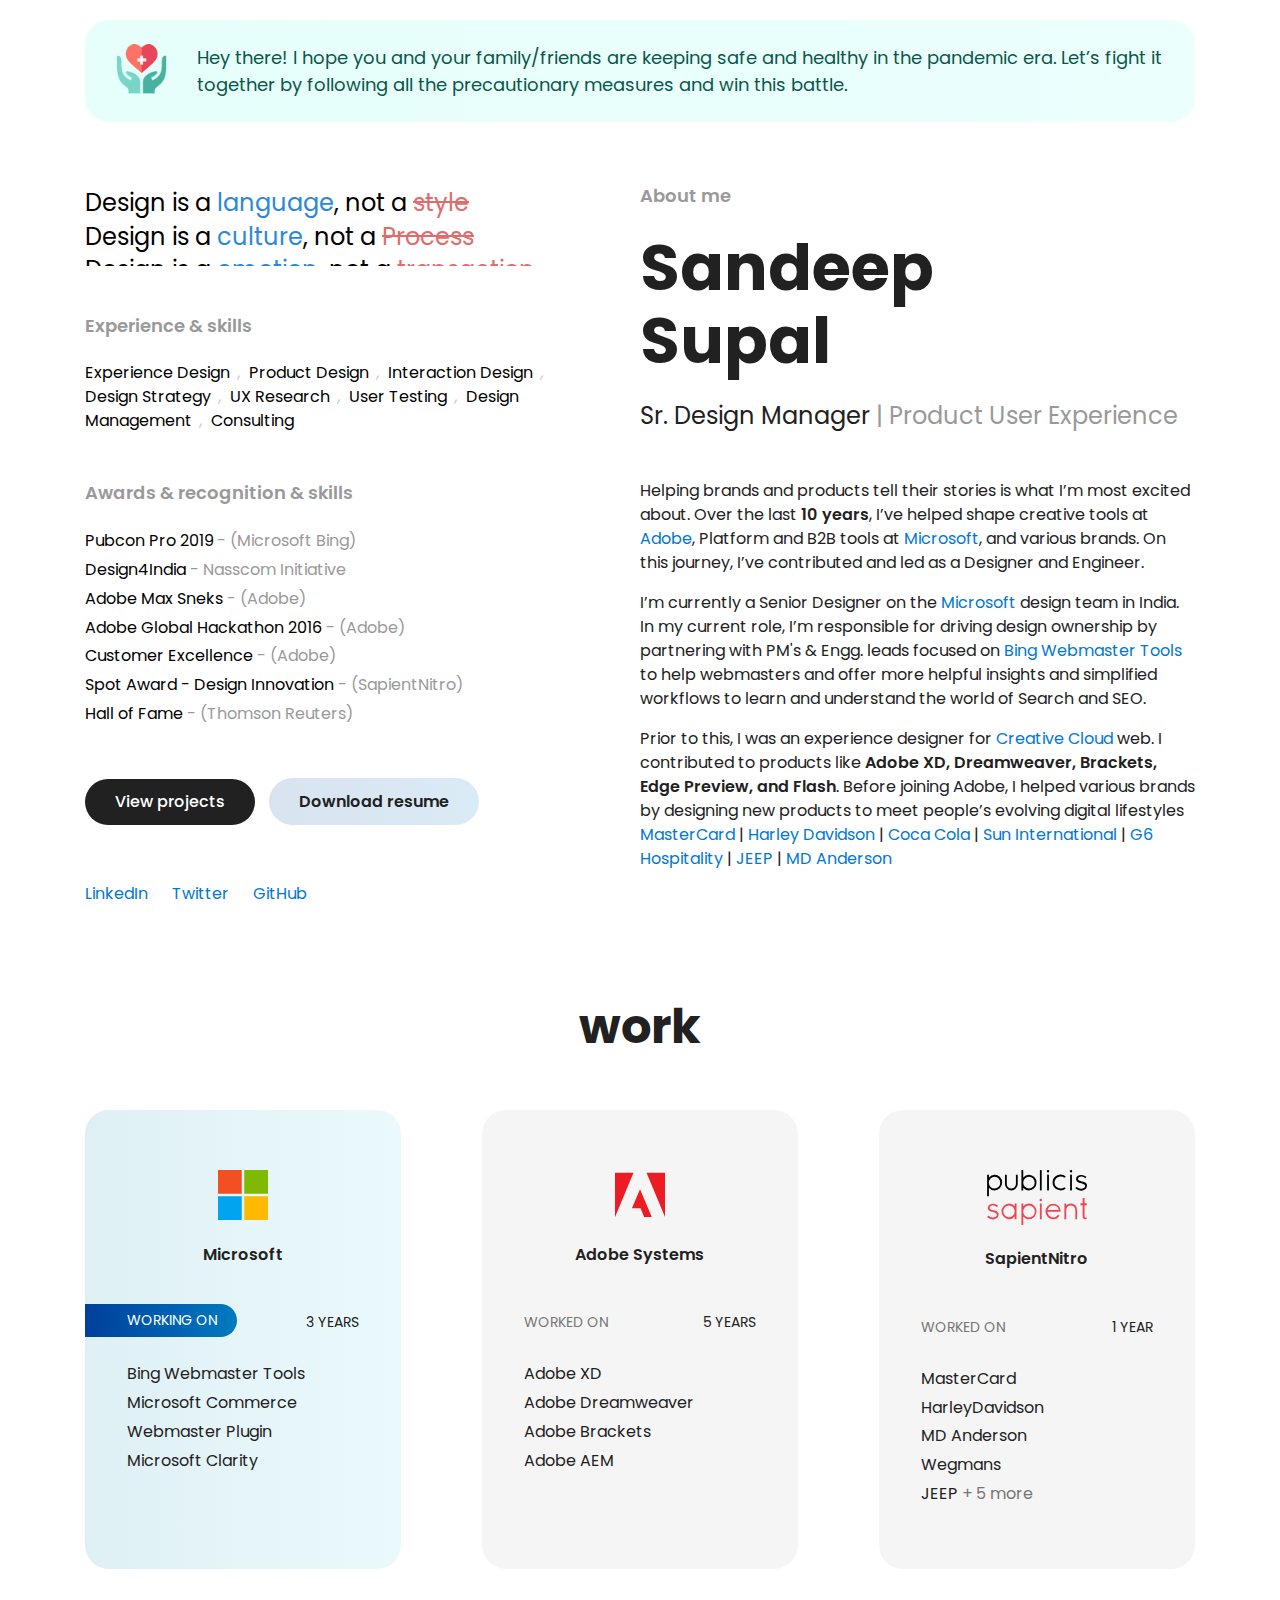
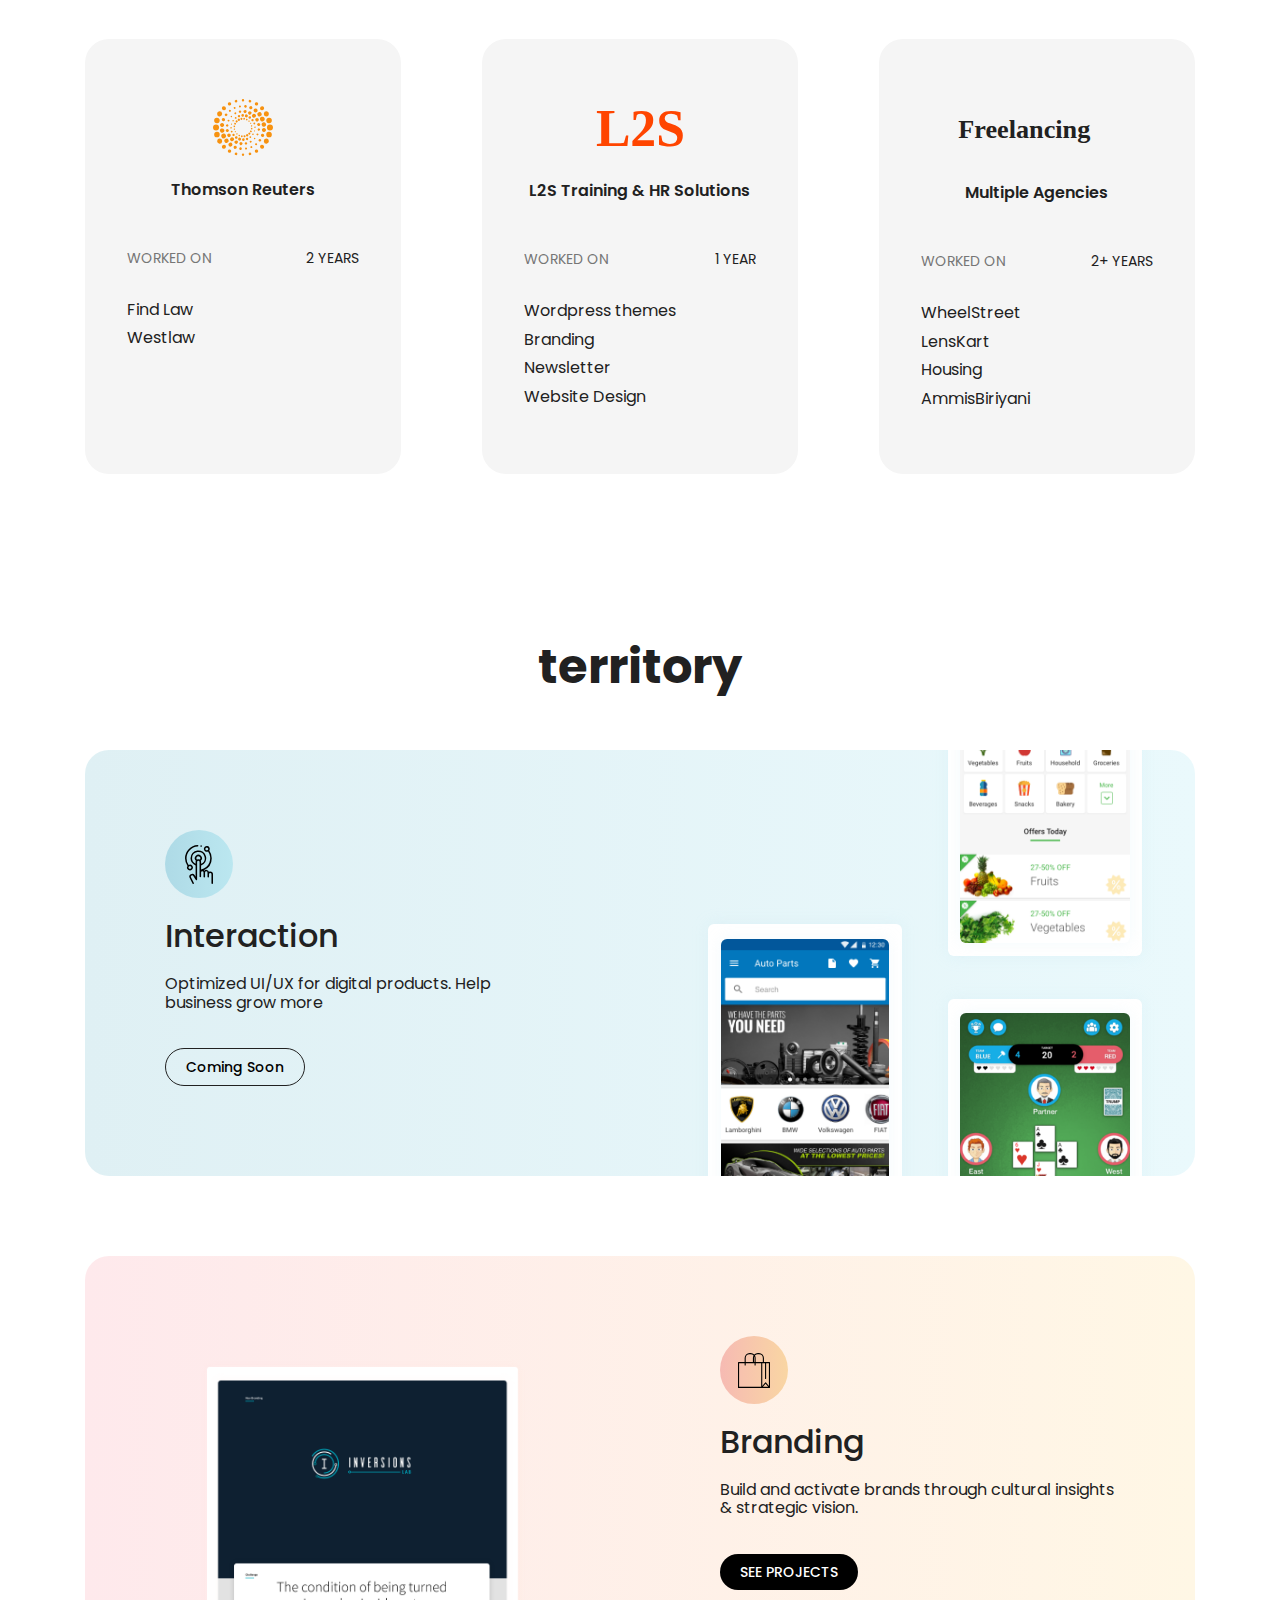
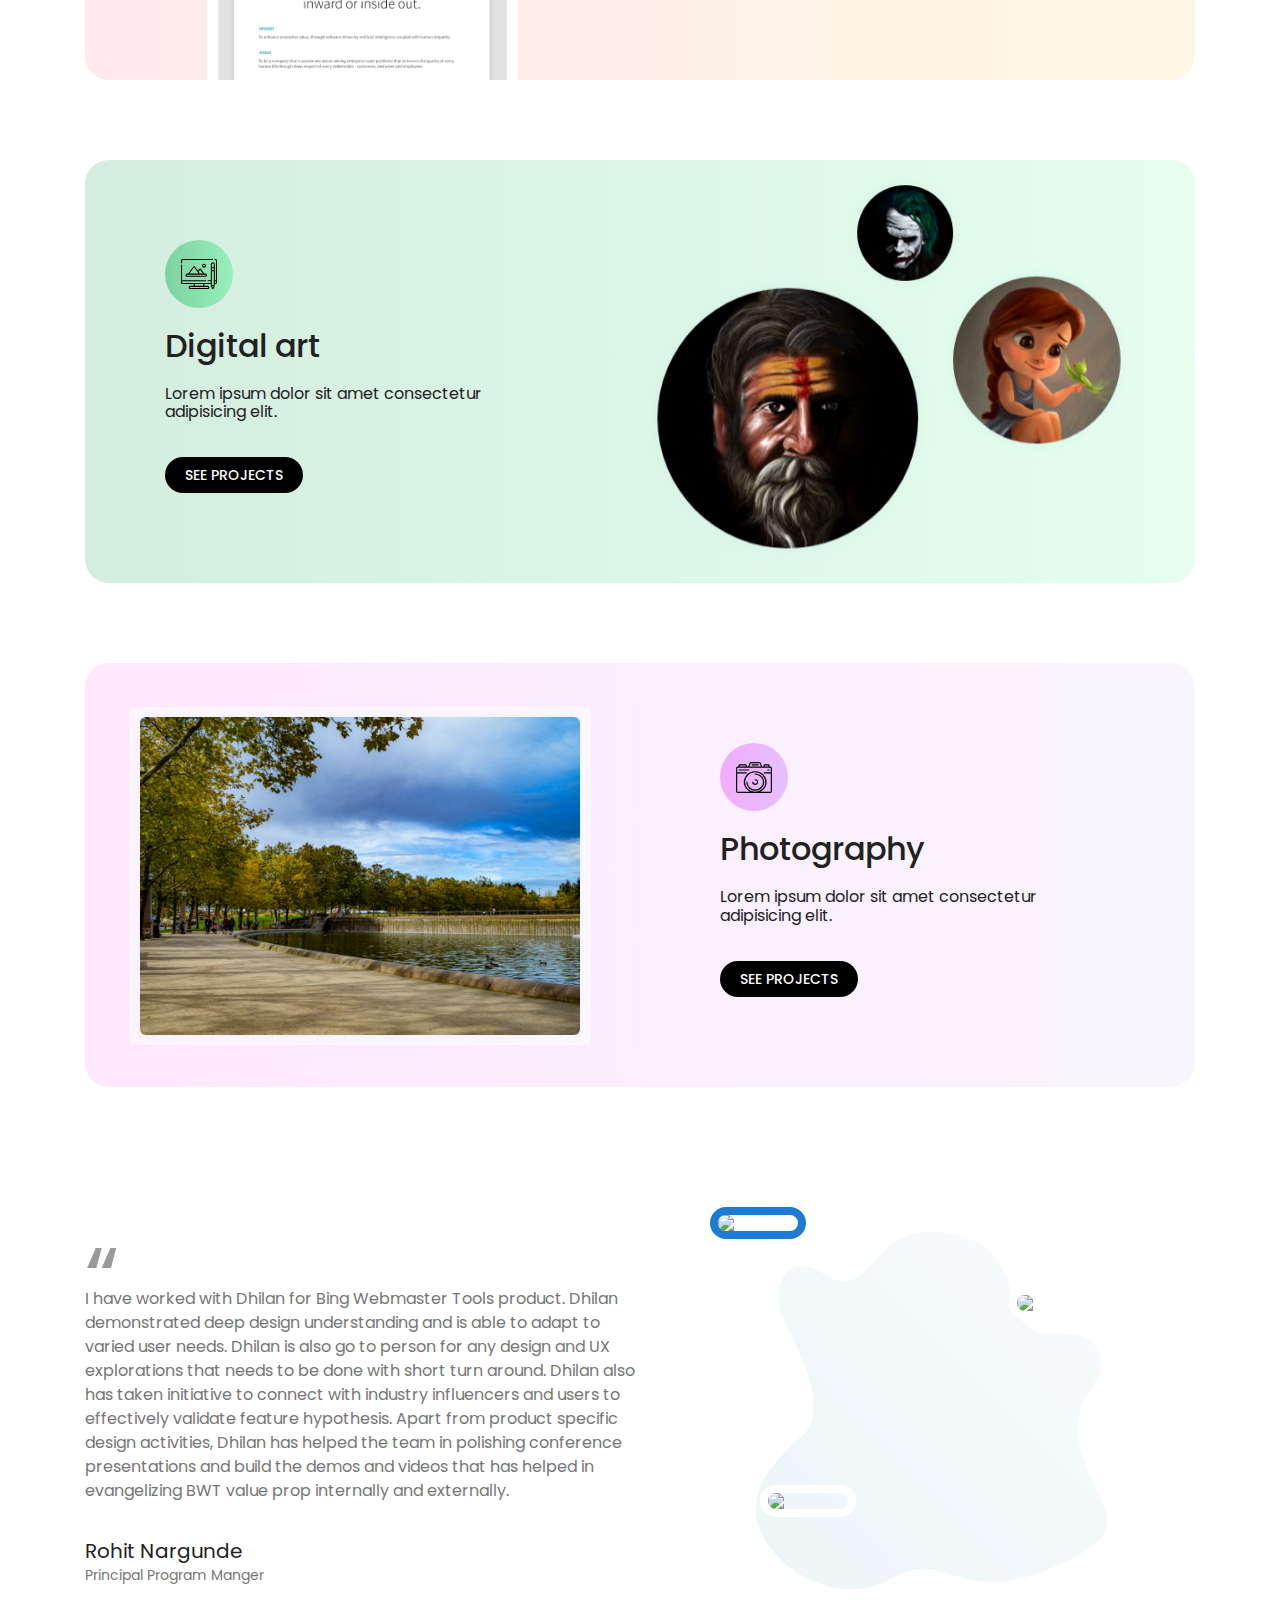
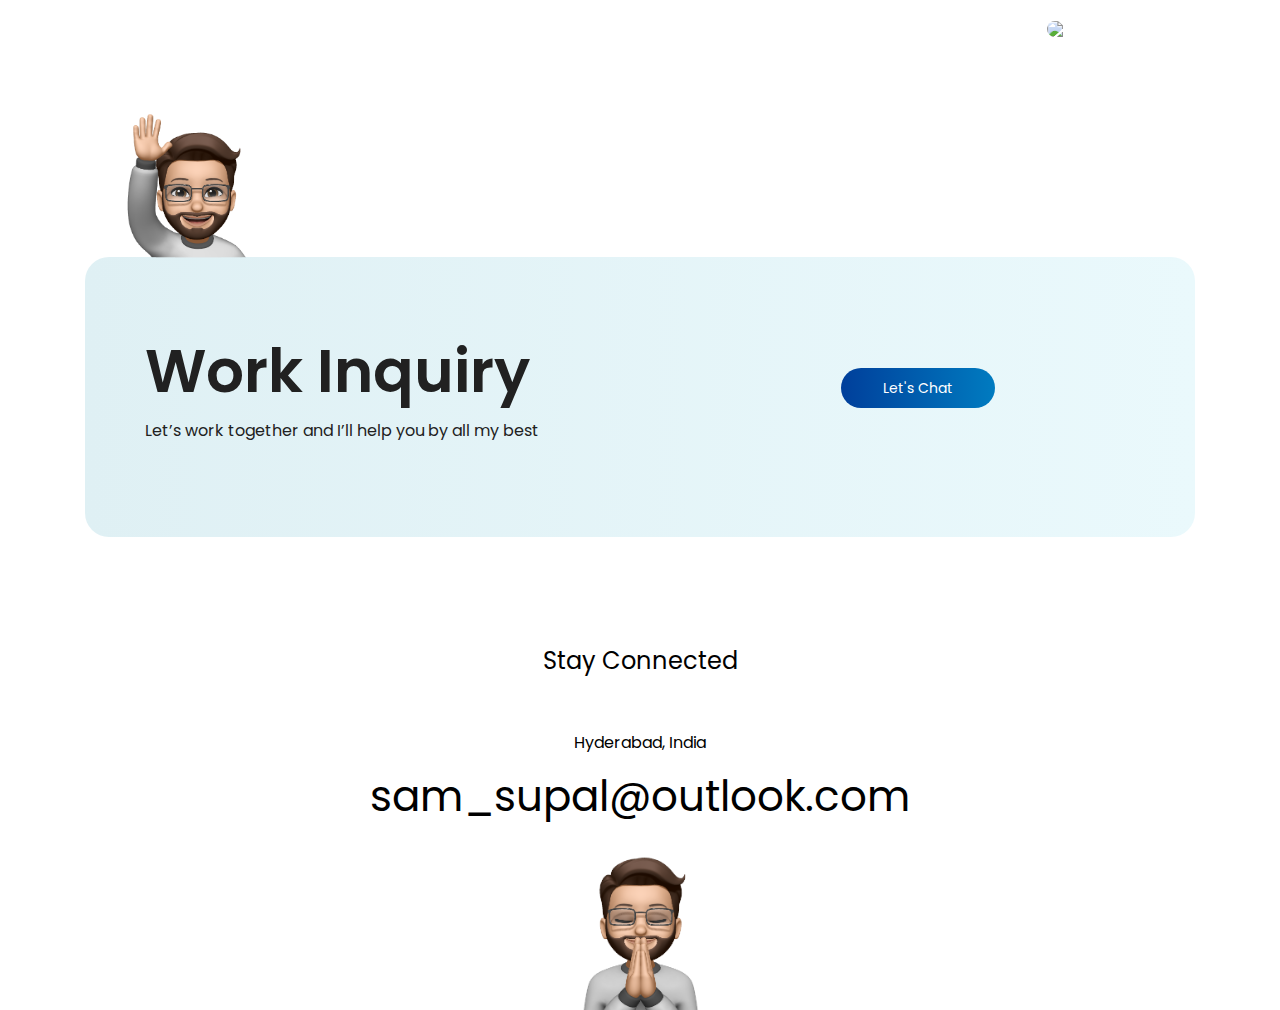
==== commit 9da9b35d: "Update index.html" ====
--- a/index.html
+++ b/index.html
@@ -412,8 +412,7 @@
             <div class="territoryCard ">
                 <div class="stay-conn ">Stay Connected</div>
                 <div class="addr ">Hyderabad, India</div>
-                <div class="email ">dhilan.patel87@gmail.com</div>
-                <div class="number ">(+91) 8123 163 632</div>
+                <div class="email ">sam_supal@outlook.com</div>
                 <img src="./img/namaste_dhilan.svg " alt=" ">
 
             </div>
@@ -423,17 +422,17 @@
     <div class="mobile-content">
         <div class="name ">
             <div class="grad-red"> <span>Well, My mobile view is still work in progress, Sincere Apologies! Please use a laptop or a device <b>more than 1024px viewport</b> width for now. Thank you for your patience. <br>I really appreciate it</span></div>
-            <h1>Dhilan<br/> Ku. Patel</h1>
+            <h1>Sandeep<br/> Supal</h1>
         </div>
 
         <div class="desig ">
-            <span class="designation ">Sr. Experience Designer</span>
-            <span class="skill "> | Product/ Experince</span>
+            <span class="designation ">Sr. Design Manager</span>
+            <span class="skill "> | Product & User Experince</span>
         </div>
         <div class="introText ">
             <p>Helping brands and products tell their stories is what I’m most excited about. Over the last <span>10 years</span>, I’ve helped shape creative tools at <a href="https://www.adobe.com/in/" target="_blank">Adobe</a>, <a href="https://www.microsoft.com/en-in"
                     target="_blank">Microsoft</a>, and various brands. On this journey, I’ve contributed and led as a Designer and Engineer.</p>
-            <p> I’m currently a Senior Designer on the <a href="https://www.microsoft.com/en-in" target="_blank">Microsoft</a> design team in India. In my current role, I’m responsible for leading a team of product managers focused on <a href="https://www.bing.com/webmasters"
+            <p> I’m currently a Senior Design Manager on the <a href="https://www.microsoft.com/en-in" target="_blank">Microsoft</a> design team in India. In my current role, I’m responsible for leading a team of product managers focused on <a href="https://www.bing.com/webmasters"
                     target="_blank">Bing Webmaster Tools</a> to help webmasters and offer more helpful insights and simplified workflows to learn and understand the world of Search and SEO.</p>
             <p>Prior to this, I was an experience designer for <a href="https://www.adobe.com/creativecloud.html" target="_blank">Creative Cloud</a> web. I contributed to products like <span>Adobe XD, Dreamweaver, Brackets, Edge Preview, and Flash</span>.
                 Before joining Adobe, I helped various brands by designing new products to meet people’s evolving digital lifestyles <a href="https://www.mastercard.us/en-us.html" target="_blank">MasterCard</a> | <a href="https://www.harley-davidson.com/us/en/index.html"
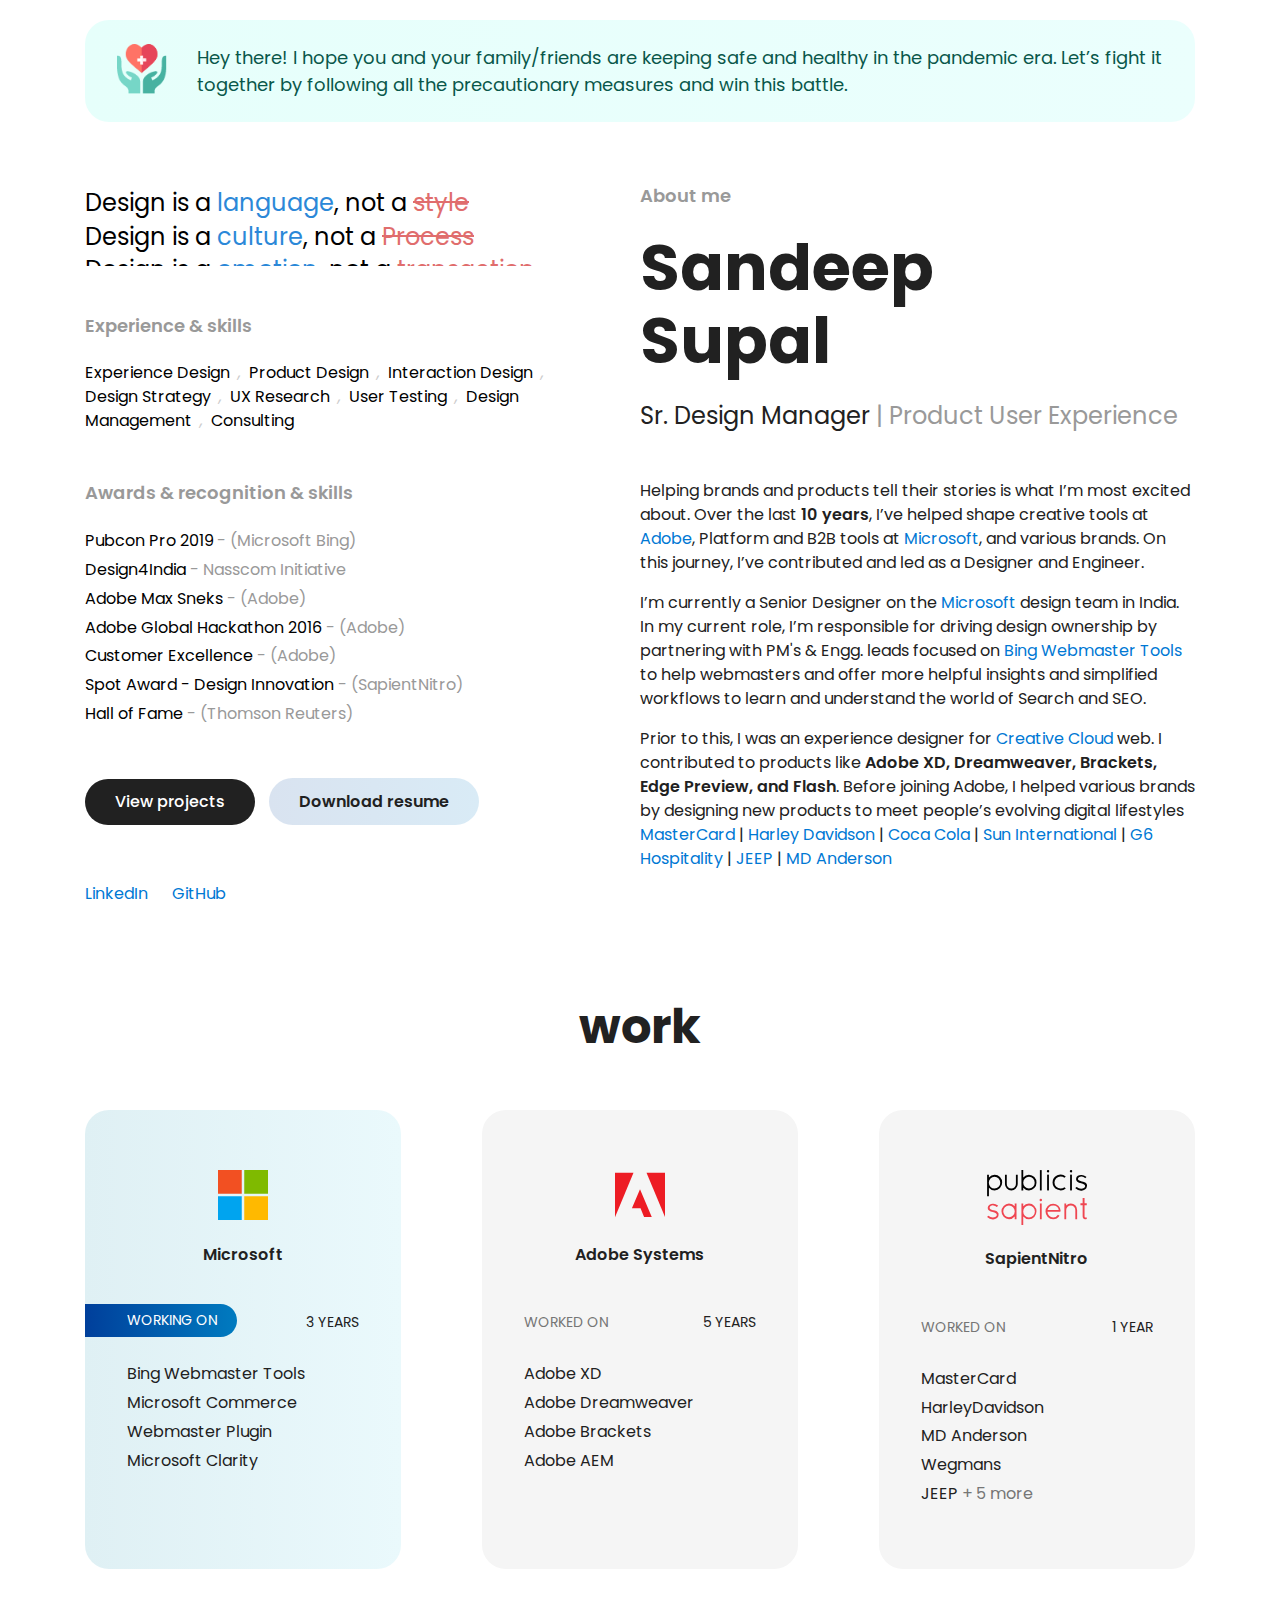
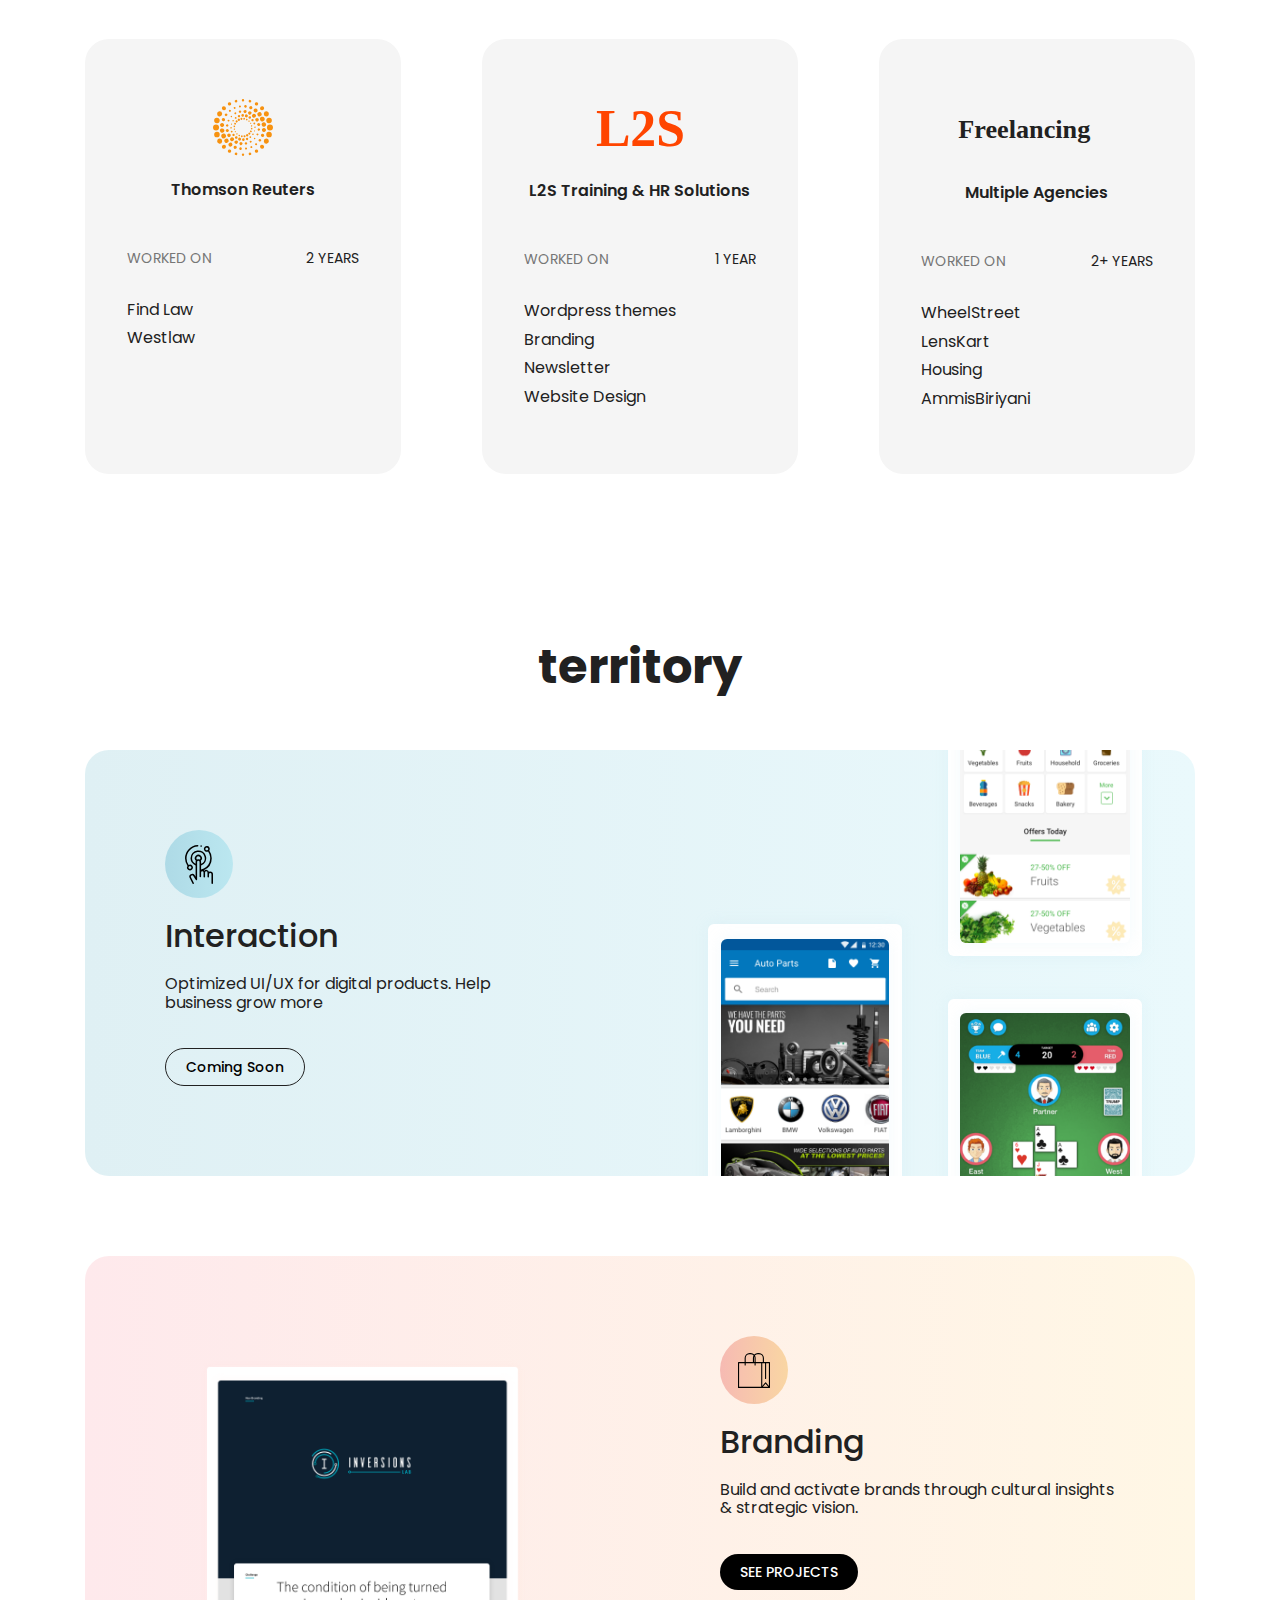
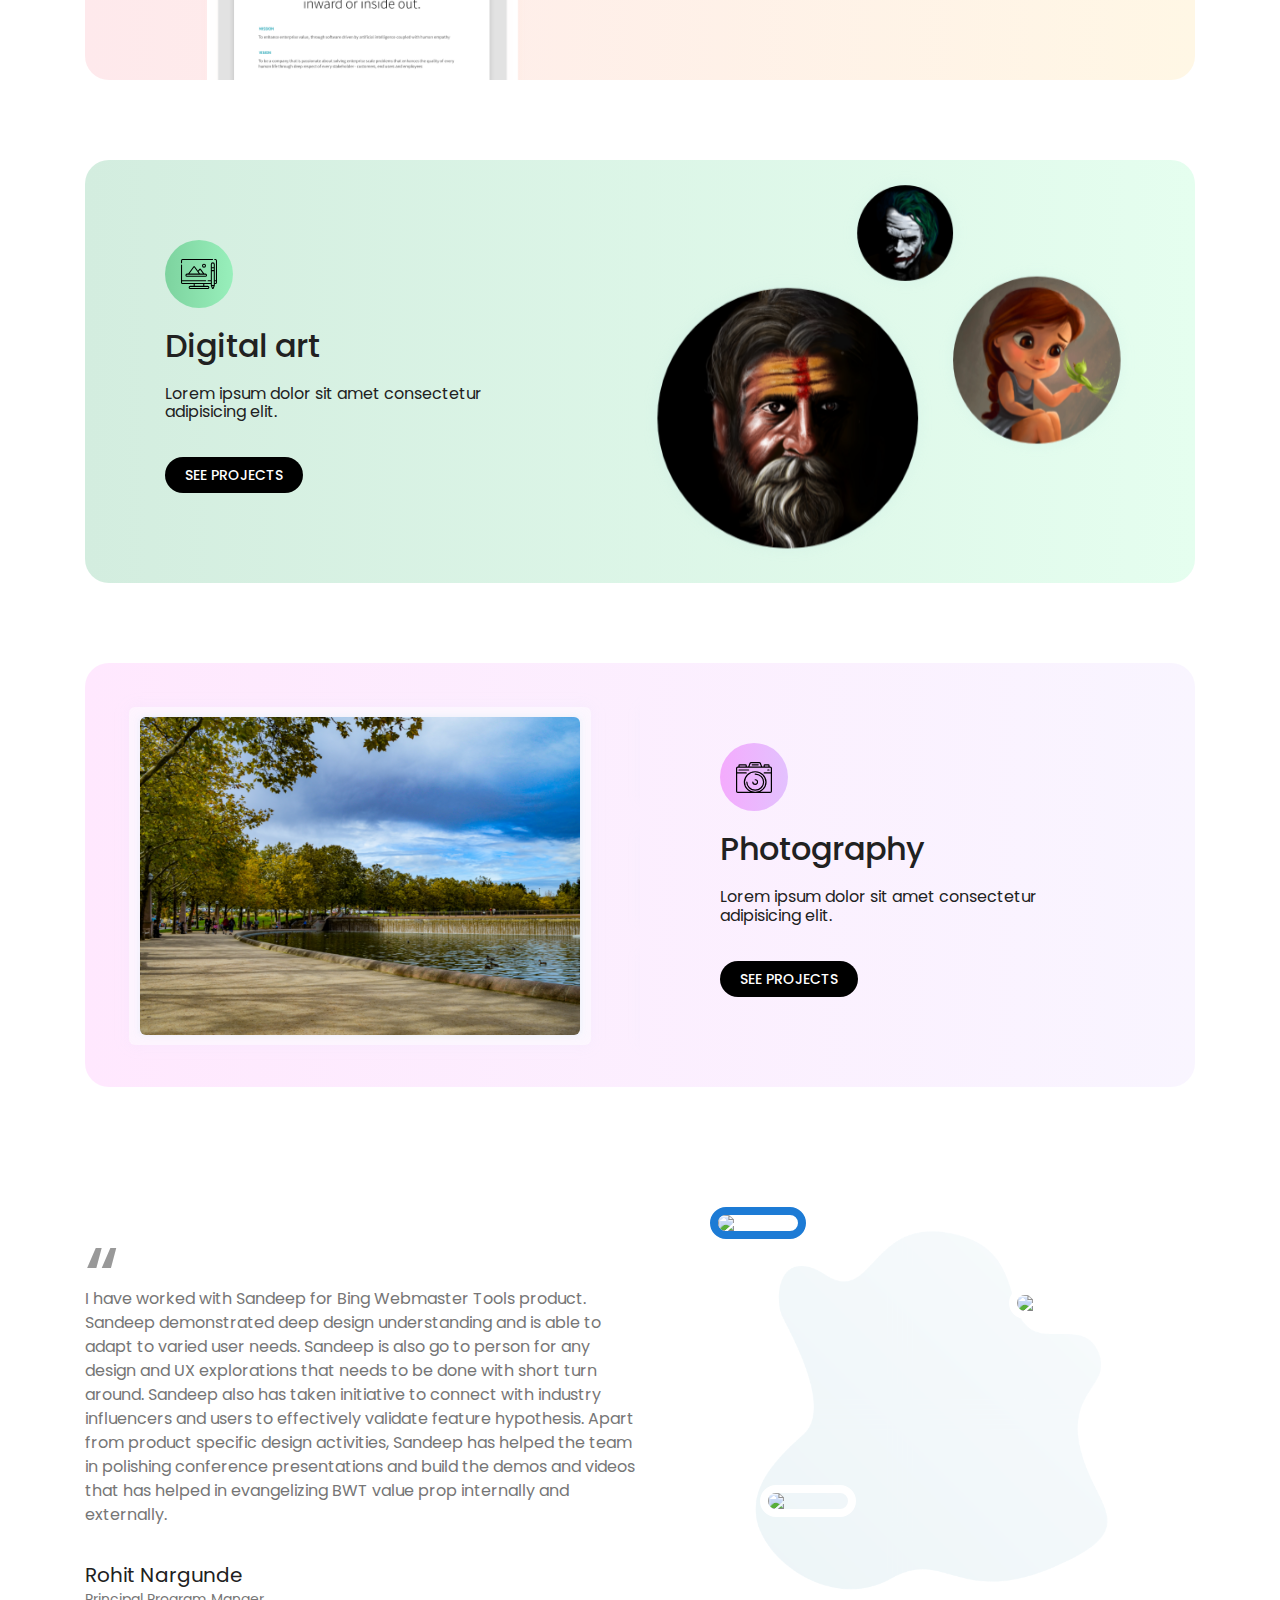
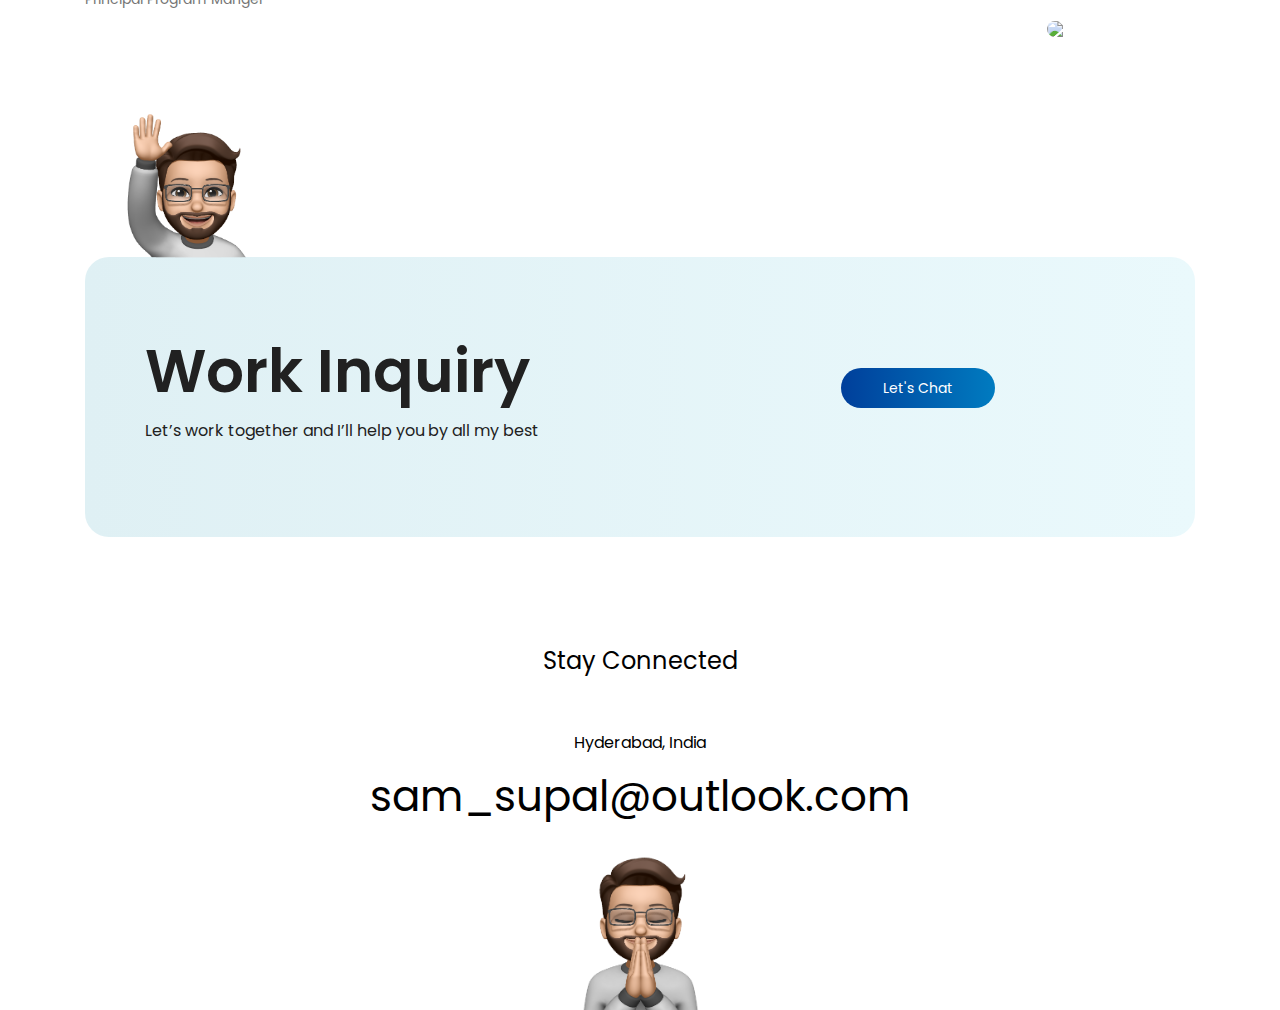
==== commit 331f1a10: "Update index.html" ====
--- a/index.html
+++ b/index.html
@@ -4,7 +4,7 @@
 <head>
     <title>Sandeep Supal</title>
     <meta http-equiv="content-type" content="text/html;charset=UTF-8" />
-    <meta name='description' content='Helping brands and products tell their stories is what I’m most excited about. Over the last 10 years, I’ve helped shape creative tools at Adobe, Platform and B2B tools at Microsoft, and various brands, Portfolio, ux portfolio, designer. ux designer, product designer, user experience, user researcher, dhilan kumar patel, dhilan, ui designer, designer portfolio'
+    <meta name='description' content='Helping brands and products tell their stories is what I’m most excited about. Over the last 10 years, I’ve helped shape creative tools at Adobe, Platform and B2B tools at Microsoft, and various brands, Portfolio, ux portfolio, designer. ux designer, product designer, user experience, user researcher, sandeep supal, supal, ui designer, designer portfolio'
     />
     <meta http-equiv="X-UA-Compatible" content="IE=edge,chrome=1" />
     <meta name="viewport" content="width=device-width,initial-scale=1" />
@@ -14,7 +14,7 @@
     <meta name="viewport" content="width=device-width, initial-scale=1.0" />
     <script src="https://cdnjs.cloudflare.com/ajax/libs/jquery/3.5.1/jquery.min.js"></script>
     <script src="./script.js"></script>
-    <!-- Clarity tracking code for http://dhilan-patel.com/home.html -->
+    
     <script>
         (function(c, l, a, r, i, t, y) {
             c[a] = c[a] || function() {
@@ -33,7 +33,7 @@
     <!-- <div class="headerNav">
         <div class="logo">
             <img src="./img/dhilan_logo.svg" width="32" alt="">
-            <span>dhilan</span>
+            <span>sandeep</span>
         </div>
         <div class="centreNav">
             <div class="leftCentre">
@@ -99,9 +99,8 @@
                 </div>
                 <div class="social ">
                     <ul>
-                        <li><a href="https://www.linkedin.com/in/dhilankupatel/ " target="_blank ">LinkedIn</a></li>
-                        <li><a href="https://twitter.com/dhilankp" target="_blank ">Twitter</a></li>
-                        <li><a href="https://github.com/dhilanboard?tab=repositories" target="_blank">GitHub</a></li>
+                        <li><a href="https://www.linkedin.com/in/sandeepsupal/ " target="_blank ">LinkedIn</a></li>
+                        <li><a href="https://github.com/sandeepsupal?tab=repositories" target="_blank">GitHub</a></li>
                     </ul>
                 </div>
             </div>
@@ -354,15 +353,15 @@
             </div>
             <div class="testimony ">
                 <div class="comments ">
-                    <div id="commentOne" class="comment selected ">I have worked with Dhilan for Bing Webmaster Tools product. Dhilan demonstrated deep design understanding and is able to adapt to varied user needs. Dhilan is also go to person for any design and UX explorations that needs to be done
-                        with short turn around. Dhilan also has taken initiative to connect with industry influencers and users to effectively validate feature hypothesis. Apart from product specific design activities, Dhilan has helped the team in polishing
+                    <div id="commentOne" class="comment selected ">I have worked with Sandeep for Bing Webmaster Tools product. Sandeep demonstrated deep design understanding and is able to adapt to varied user needs. Sandeep is also go to person for any design and UX explorations that needs to be done
+                        with short turn around. Sandeep also has taken initiative to connect with industry influencers and users to effectively validate feature hypothesis. Apart from product specific design activities, Sandeep has helped the team in polishing
                         conference presentations and build the demos and videos that has helped in evangelizing BWT value prop internally and externally.
                         <div class="partner ">
                             <div class="partName ">Rohit Nargunde</div>
                             <div class="partPos ">Principal Program Manger</div>
                         </div>
                     </div>
-                    <div id="commentTwo" class="comment ">Dhilan, I like your contributions in redesigning major features in Webmaster portal. In many design discussions I have noticed you exhibit a keen desire to understand the scope in detail, open to suggestions and do not hold back in
+                    <div id="commentTwo" class="comment ">Sandeep, I like your contributions in redesigning major features in Webmaster portal. In many design discussions I have noticed you exhibit a keen desire to understand the scope in detail, open to suggestions and do not hold back in
                         bringing forth your ideas. I appreciate your flexibility to change the UX designs and adapt quickly several times based on data discoveries or implementation complexity. All in all I believe you have played a crucial hand towards
                         launching the new Webmaster portal including a frenetic launch presentation and video which was very well received. I certainly hope to see similar and continued commitment in future iterations to help Bing Webmaster tools.
                         <div class="partner ">
@@ -371,7 +370,7 @@
                         </div>
                     </div>
                     <div id="commentThree" class="comment ">
-                        Dhilan has led the redevelopment of Bing Webmaster Tools from the forefront. Being the first full time designer for the toolset in a long time he took the challenge head on and delivered on it. He made the efforts to understand the niche space, attended
+                        Sandeep has led the redevelopment of Bing Webmaster Tools from the forefront. Being the first full time designer for the toolset in a long time he took the challenge head on and delivered on it. He made the efforts to understand the niche space, attended
                         sessions, asked relevant questions, attended conferences and interacted with the users to understand their needs and then made sure that all that flowed into the design of the product. He was not only involved in the design of
                         the tool but was involved in the feature ideation from the start as well.
                         <div class="partner ">
@@ -379,8 +378,8 @@
                             <div class="partPos ">Senior Manager</div>
                         </div>
                     </div>
-                    <div id="commentFour" class="comment ">Dhilan is one of the best UX/UI designer I have worked with. His knowledge is not limited to designing, he has good understanding of technology for implementing it as well. Imagination at its best is all I can say when it come to his
-                        designs. I hope to work with Dhilan again in the future and highly recommend him.
+                    <div id="commentFour" class="comment ">Sandeep is one of the best UX/UI designer I have worked with. His knowledge is not limited to designing, he has good understanding of technology for implementing it as well. Imagination at its best is all I can say when it come to his
+                        designs. I hope to work with Sandeep again in the future and highly recommend him.
                         <div class="partner ">
                             <div class="partName ">Abhishek Kumar</div>
                             <div class="partPos ">Thought Leader | Multi Solution Architect</div>
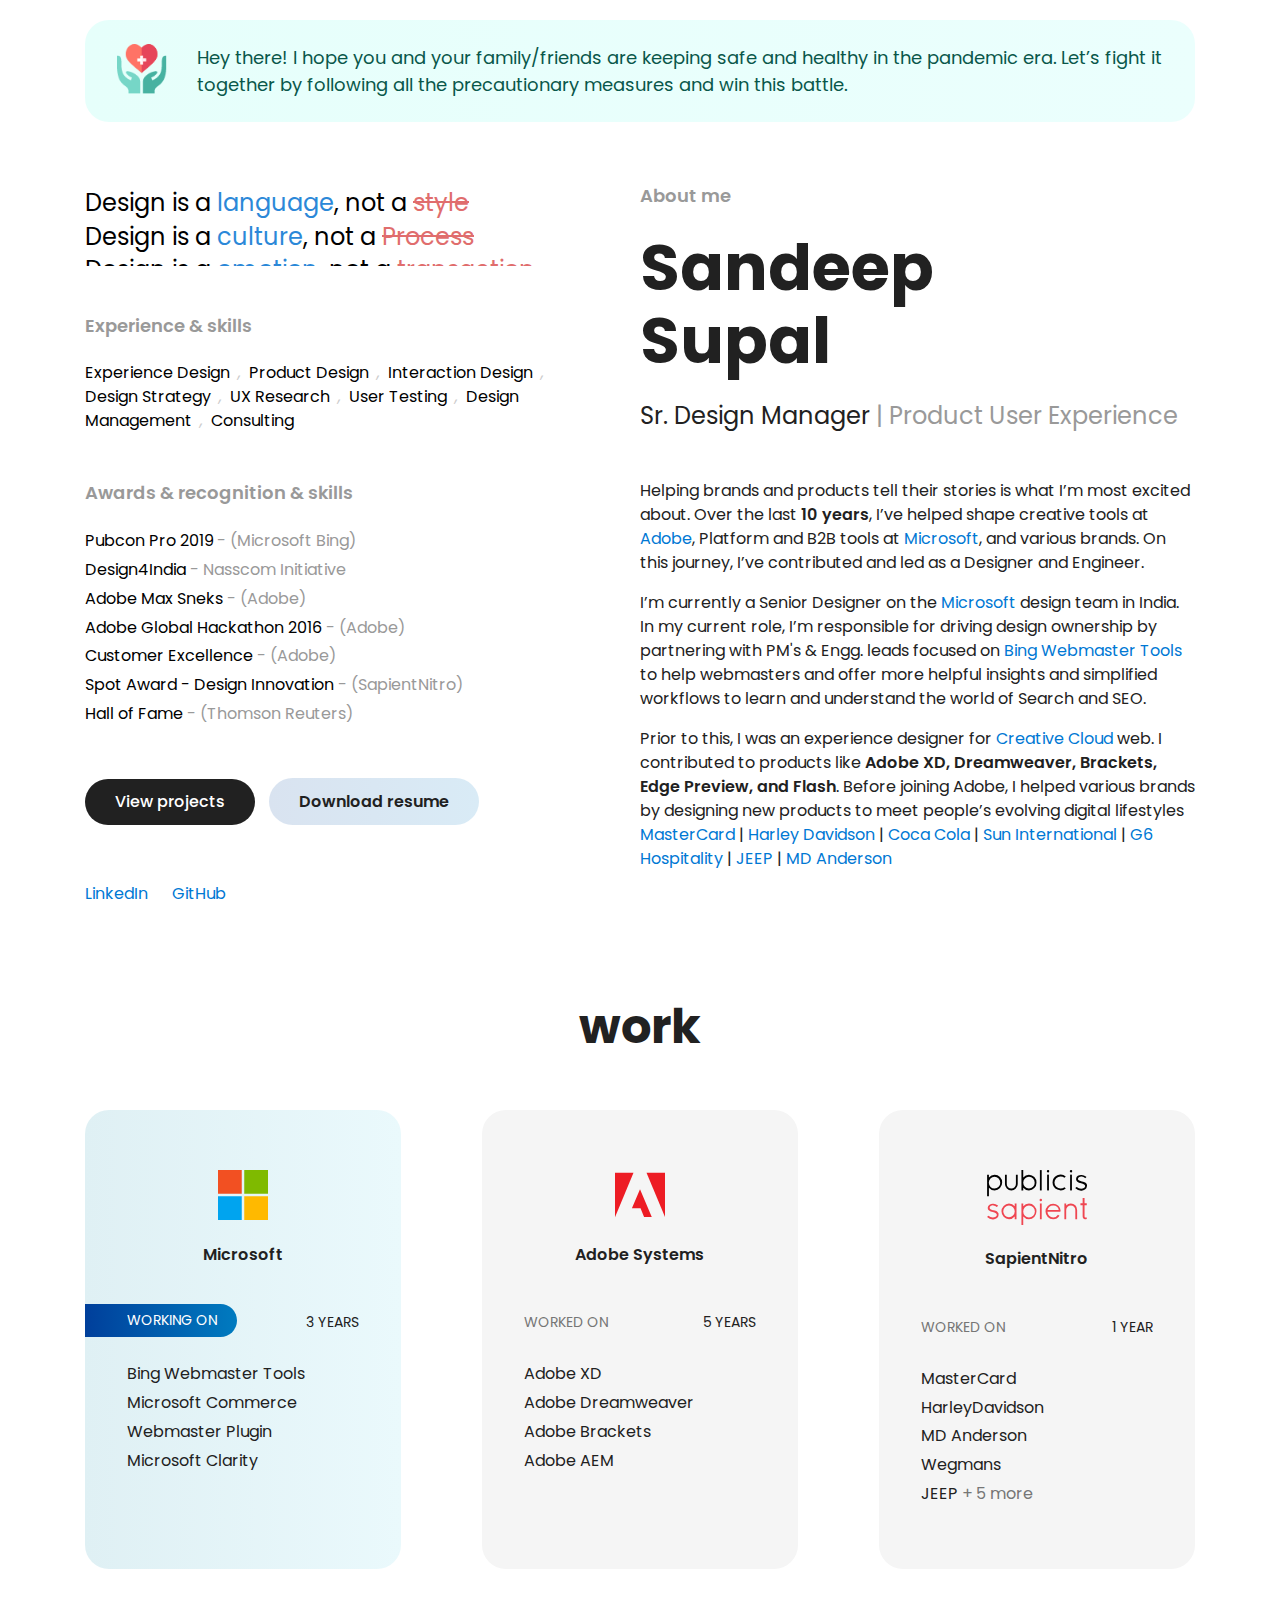
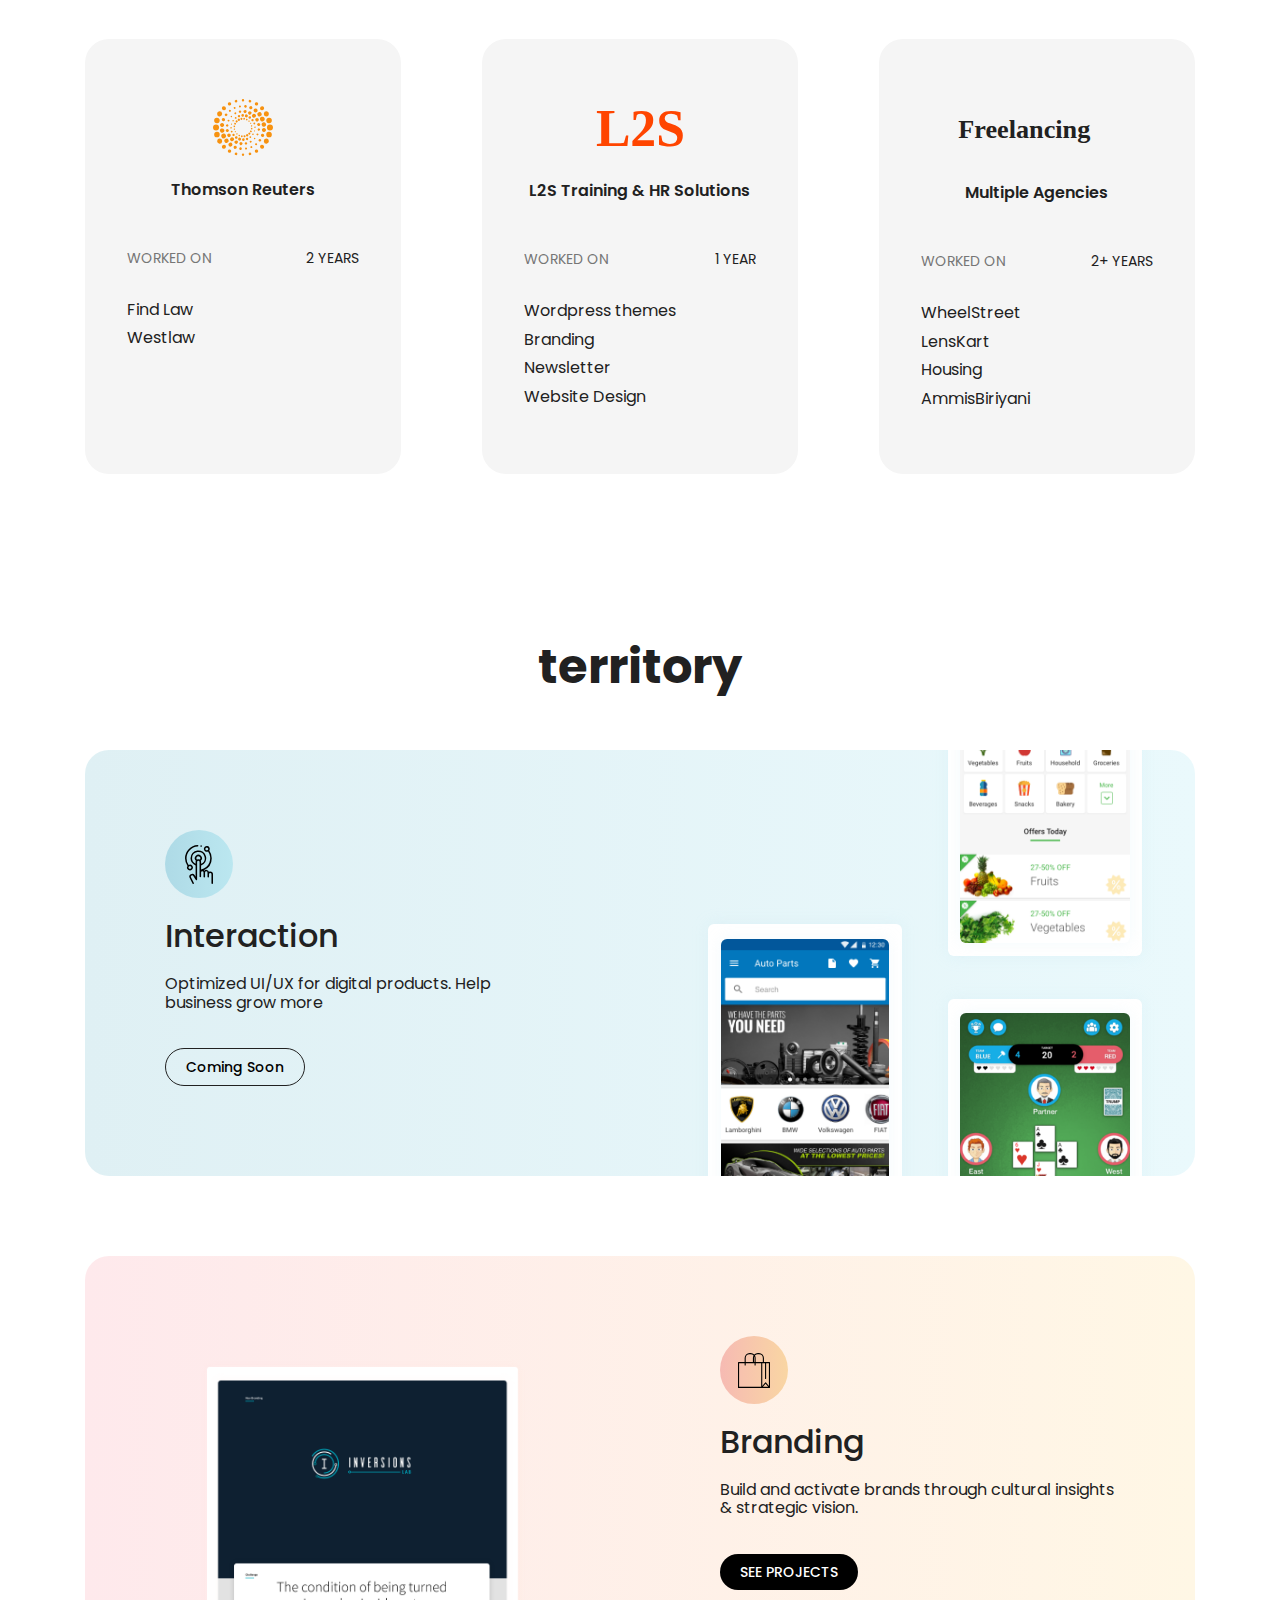
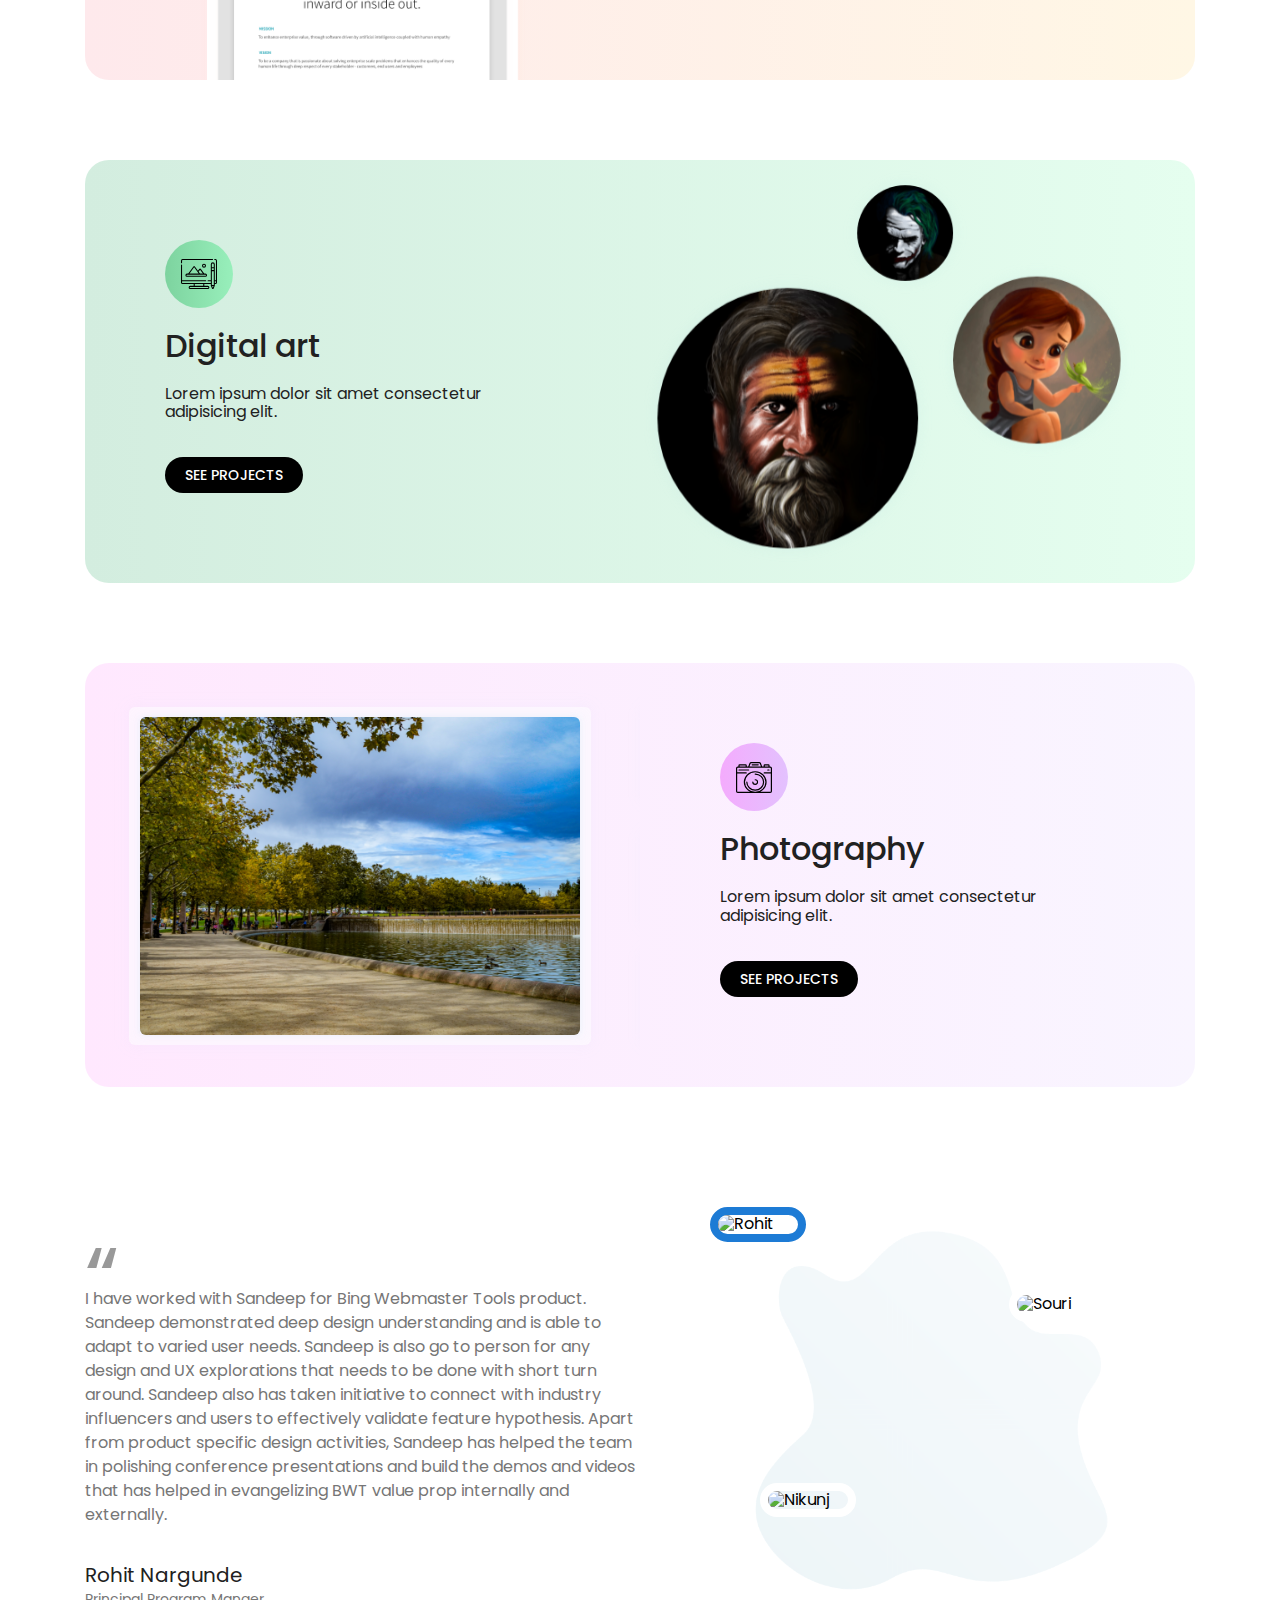
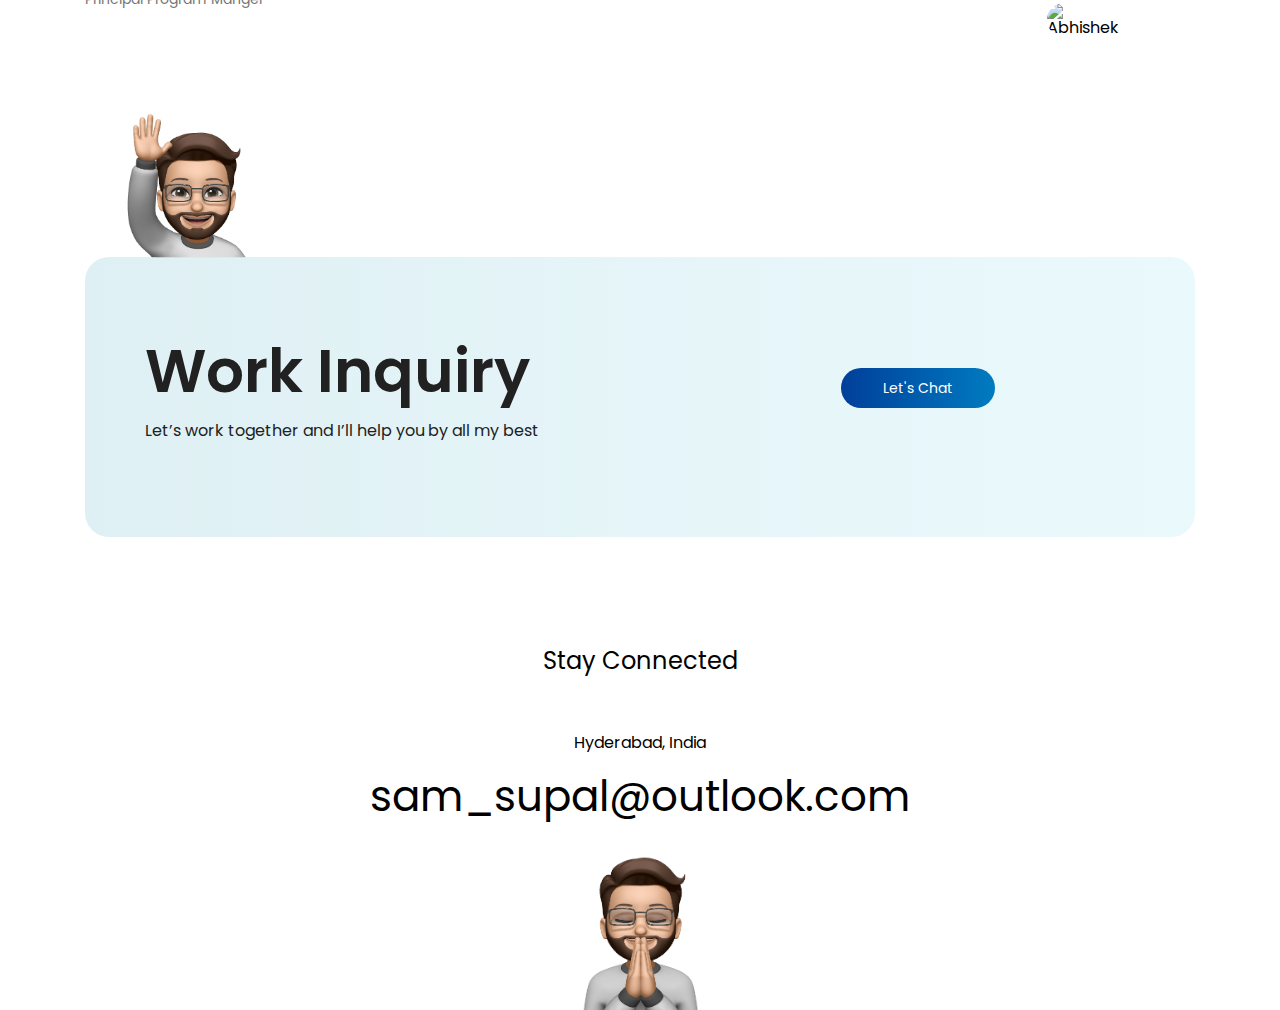
==== commit 78715a60: "Update index.html" ====
--- a/index.html
+++ b/index.html
@@ -388,10 +388,10 @@
                 </div>
 
                 <div class="people">
-                    <img id="One" class="peoplePic selected " src="./img/photo_rohit.jpeg">
-                    <img id="Two" class="peoplePic " src="./img/photo_souri.jpeg">
-                    <img id="Three" class="peoplePic " src="./img/photo_nikunj.jpeg">
-                    <img id="Four" class="peoplePic " src="./img/photo_abhishek.jpeg">
+                    <img id="One" class="peoplePic selected " src="./img/photo_rohit.jpeg" alt="Rohit">
+                    <img id="Two" class="peoplePic " src="./img/photo_souri.jpeg" alt="Souri">
+                    <img id="Three" class="peoplePic " src="./img/photo_nikunj.jpeg" alt="Nikunj">
+                    <img id="Four" class="peoplePic " src="./img/photo_abhishek.jpeg" alt="Abhishek">
                 </div>
             </div>
         </div>
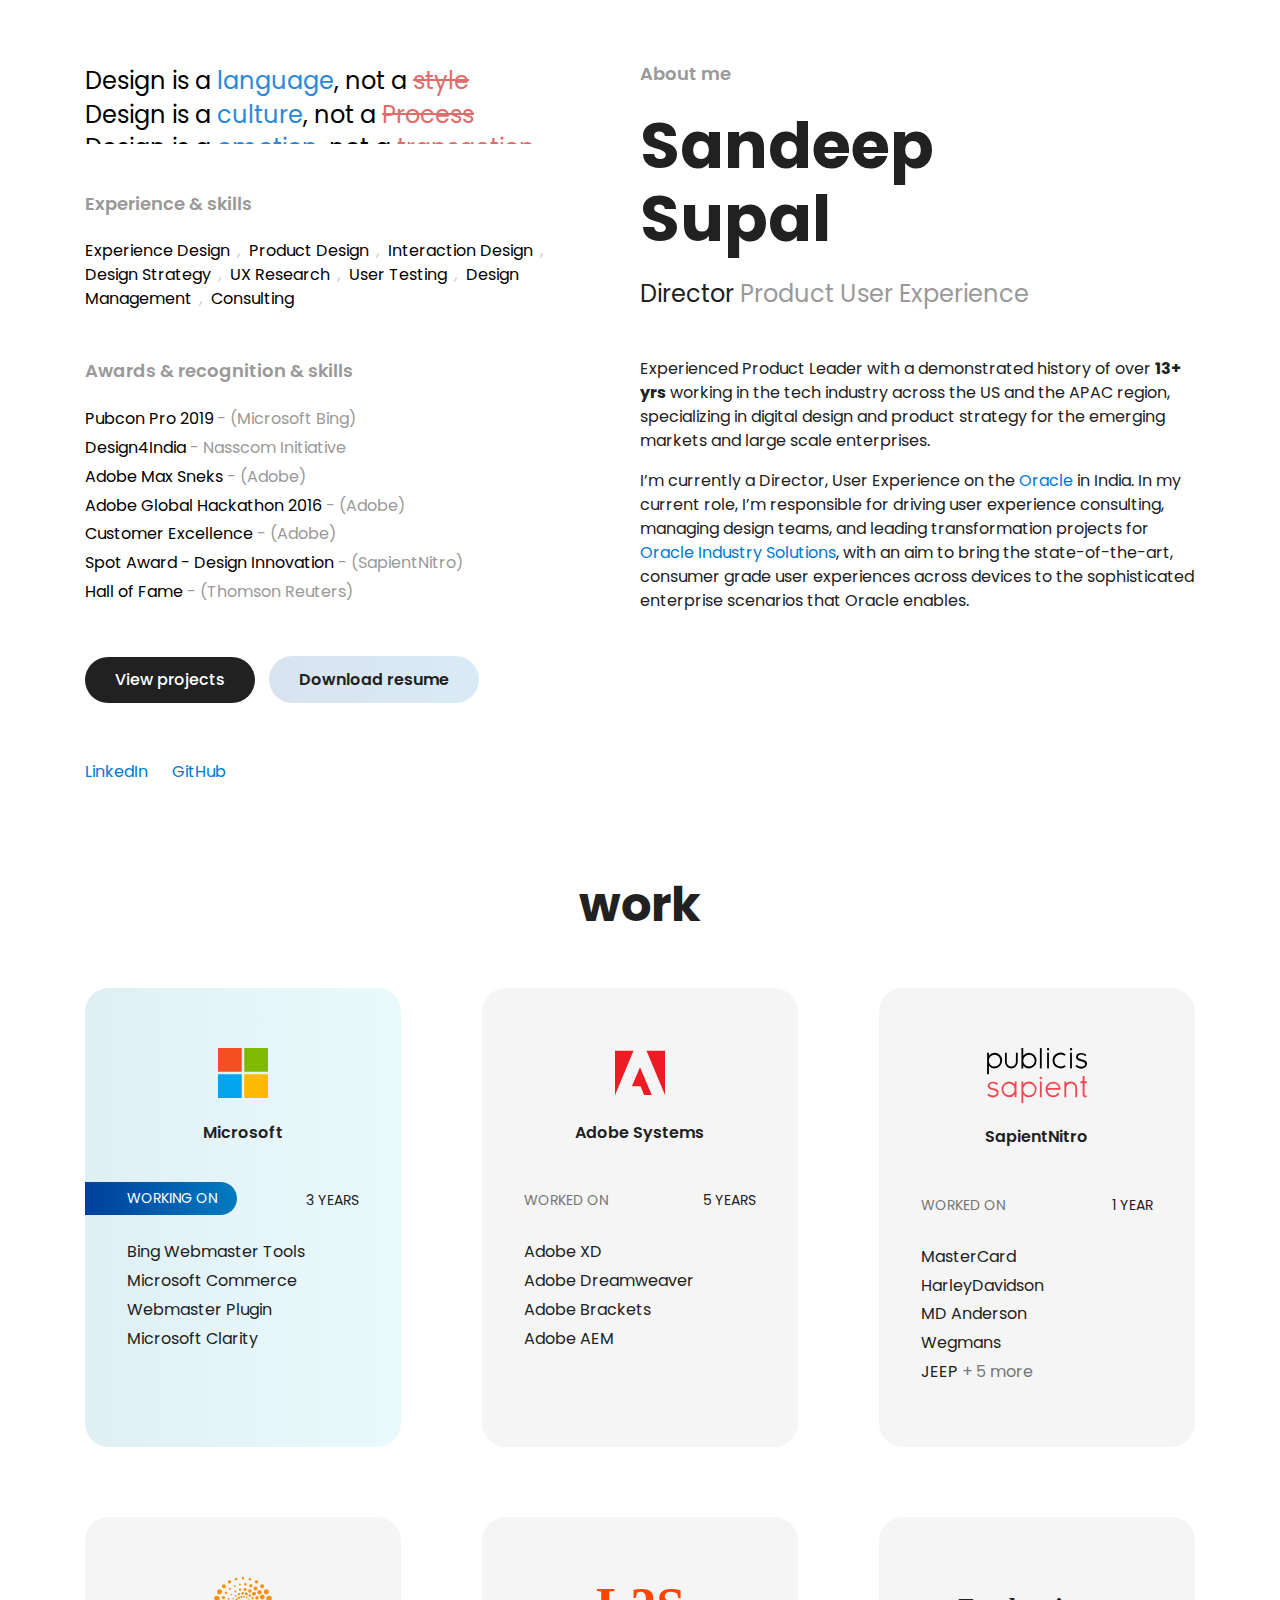
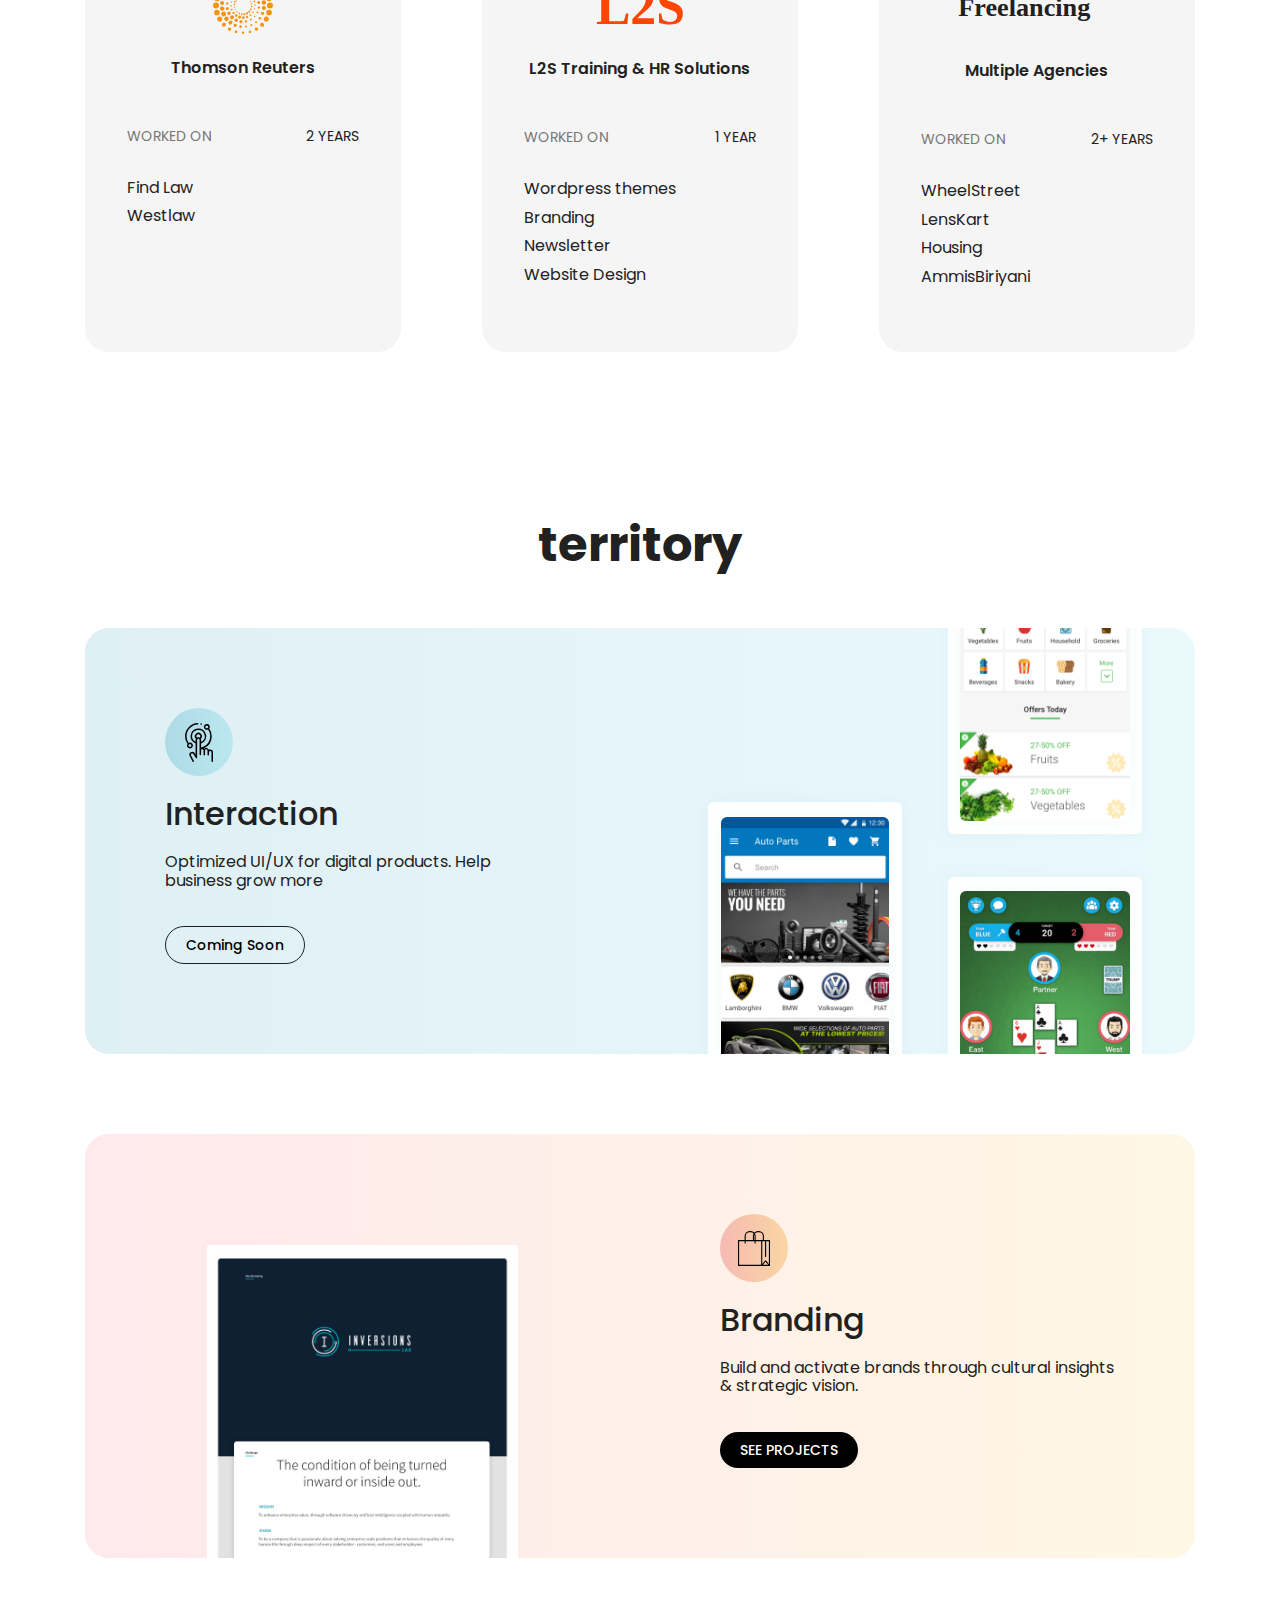
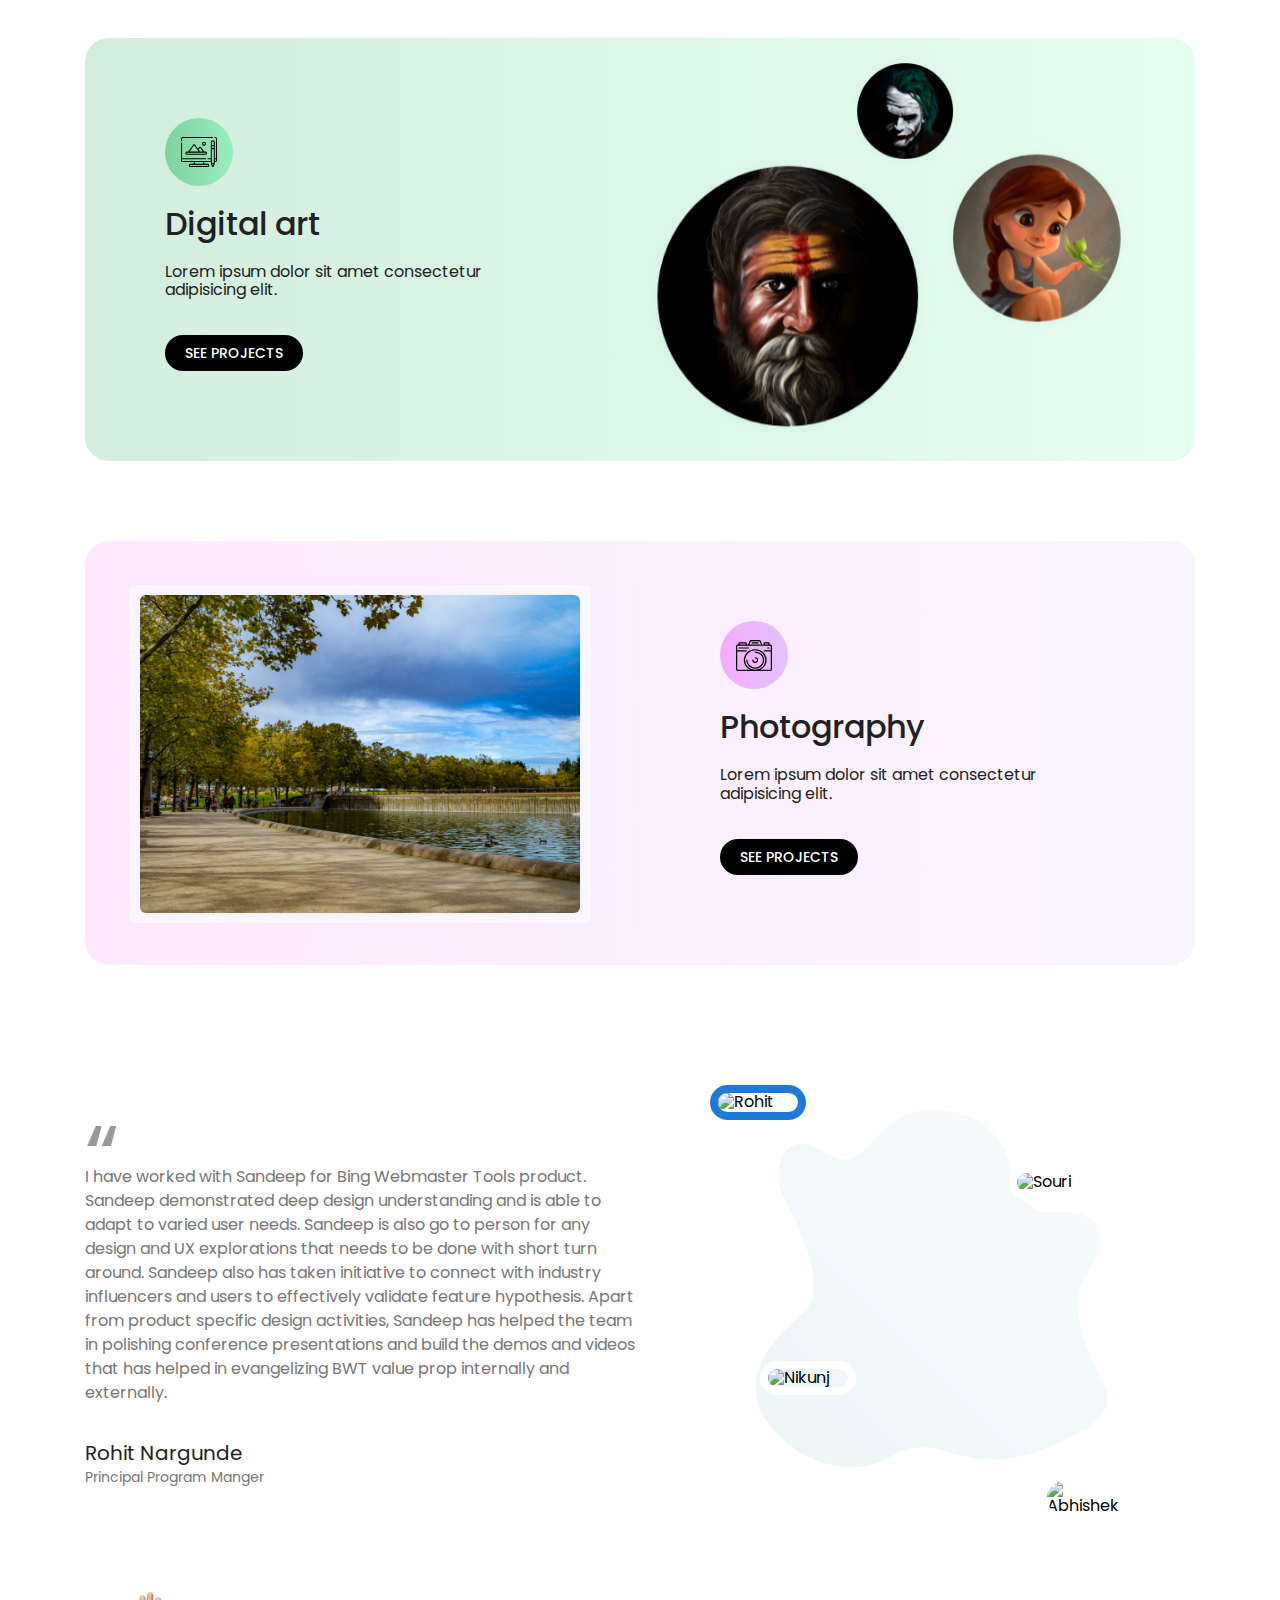
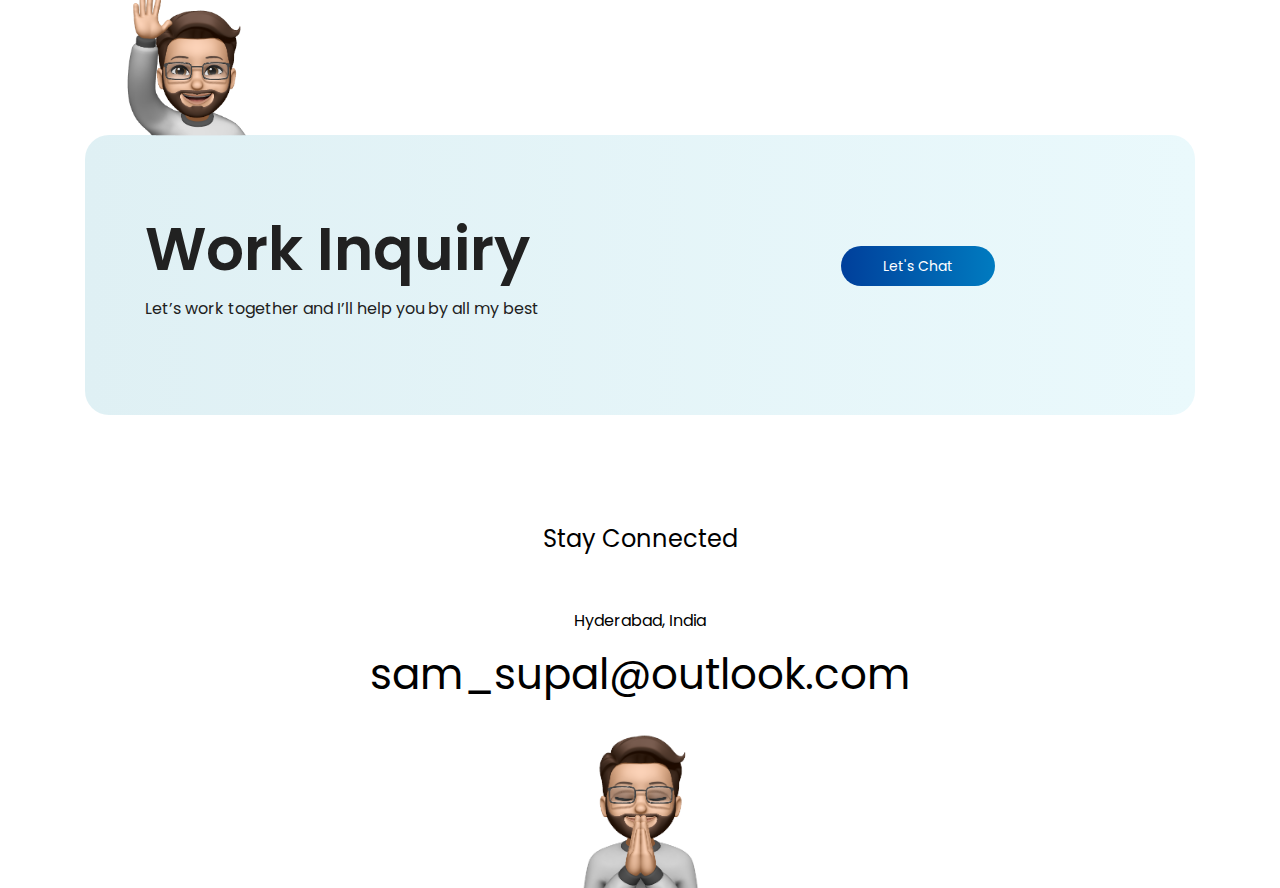
==== commit c3719b13: "Update index.html" ====
--- a/index.html
+++ b/index.html
@@ -37,7 +37,7 @@
         </div>
         <div class="centreNav">
             <div class="leftCentre">
-                <span class="phoneNumber"> call me +91 - 9999555598</span><span>/</span><span class="email">me@email.com</span>
+                <span class="phoneNumber"> call me +91 - 8369035700</span><span>/</span><span class="email">me@email.com</span>
             </div>
             <div class="rightCentre">
                 <button class="secondary-btn">View Projects</button>
@@ -47,7 +47,7 @@
         </div>
     </div> -->
 
-    <div class="covid-meesage">
+    <div class="covid-meesage" style="display:none;">
         <img src="./img/icon-health.png" alt="">
         <p>Hey there! I hope you and your family/friends are keeping safe and healthy in the pandemic era. Let’s fight it together by following all the precautionary measures and win this battle.</p>
     </div>
@@ -113,15 +113,17 @@
                     <h1>Sandeep<br/> Supal</h1>
                 </div>
                 <div class="desig ">
-                    <span class="designation ">Sr. Design Manager</span>
-                    <span class="skill "> | Product User Experience</span>
+                    <span class="designation ">Director</span>
+                    <span class="skill ">Product User Experience</span>
                 </div>
                 <div class="introText ">
-                    <p>Helping brands and products tell their stories is what I’m most excited about. Over the last <span>10 years</span>, I’ve helped shape creative tools at <a href="https://www.adobe.com/in/" target="_blank">Adobe</a>, Platform and B2B
-                        tools at <a href="https://www.microsoft.com/en-in" target="_blank">Microsoft</a>, and various brands. On this journey, I’ve contributed and led as a Designer and Engineer.</p>
-                    <p> I’m currently a Senior Designer on the <a href="https://www.microsoft.com/en-in" target="_blank">Microsoft</a> design team in India. In my current role, I’m responsible for driving design ownership by partnering with PM's & Engg. leads
-                        focused on <a href="https://www.bing.com/webmasters" target="_blank">Bing Webmaster Tools</a> to help webmasters and offer more helpful insights and simplified workflows to learn and understand the world of Search and SEO.</p>
-                    <p>Prior to this, I was an experience designer for <a href="https://www.adobe.com/creativecloud.html" target="_blank">Creative Cloud</a> web. I contributed to products like <span>Adobe XD, Dreamweaver, Brackets, Edge Preview, and Flash</span>.
+                    
+                   <p>Experienced Product Leader with a demonstrated history of over <b>13+ yrs</b> working in the tech industry across the US and the APAC region, specializing in digital design and product strategy for the emerging markets and large scale enterprises.</p>
+
+                    <p> I’m currently a Director, User Experience on the <a href="https://www.oracle.com" target="_blank">Oracle</a> in India. In my current role, I’m responsible for driving user experience consulting, managing design teams, and leading transformation projects for <a href="https://www.oracle.com/in/industries/" target="_blank">Oracle Industry Solutions</a>, with an aim to bring the state-of-the-art, consumer grade user experiences across devices to the sophisticated enterprise scenarios that Oracle enables.</p>
+                     
+                    <p style="display:none;">I’ve helped shape creative tools at <a href="https://www.oracle.com/" target="_blank">Oracle</a>, Platform and B2B tools at <a href="https://www.microsoft.com/en-in" target="_blank">Microsoft</a>, and various brands. On this journey, I’ve contributed and led as a Designer and Engineer.
+                        Prior to this, I was an experience designer for <a href="https://www.adobe.com/creativecloud.html" target="_blank">Creative Cloud</a> web. I contributed to products like <span>Adobe XD, Dreamweaver, Brackets, Edge Preview, and Flash</span>.
                         Before joining Adobe, I helped various brands by designing new products to meet people’s evolving digital lifestyles <a href="https://www.mastercard.us/en-us.html" target="_blank">MasterCard</a> | <a href="https://www.harley-davidson.com/us/en/index.html"
                             target="_blank">Harley Davidson</a> | <a href="https://www.coca-colacompany.com/" target="_blank">Coca Cola</a> | <a href="https://www.suninternational.com/" target="_blank">Sun International</a> | <a href="https://www.6jobs.com/working-with-us"
                             target="_blank">G6 Hospitality</a> | <a href="https://www.jeep.com/" target="_blank">JEEP</a> | <a href="https://www.mdanderson.org/" target="_blank">MD Anderson</a></p>
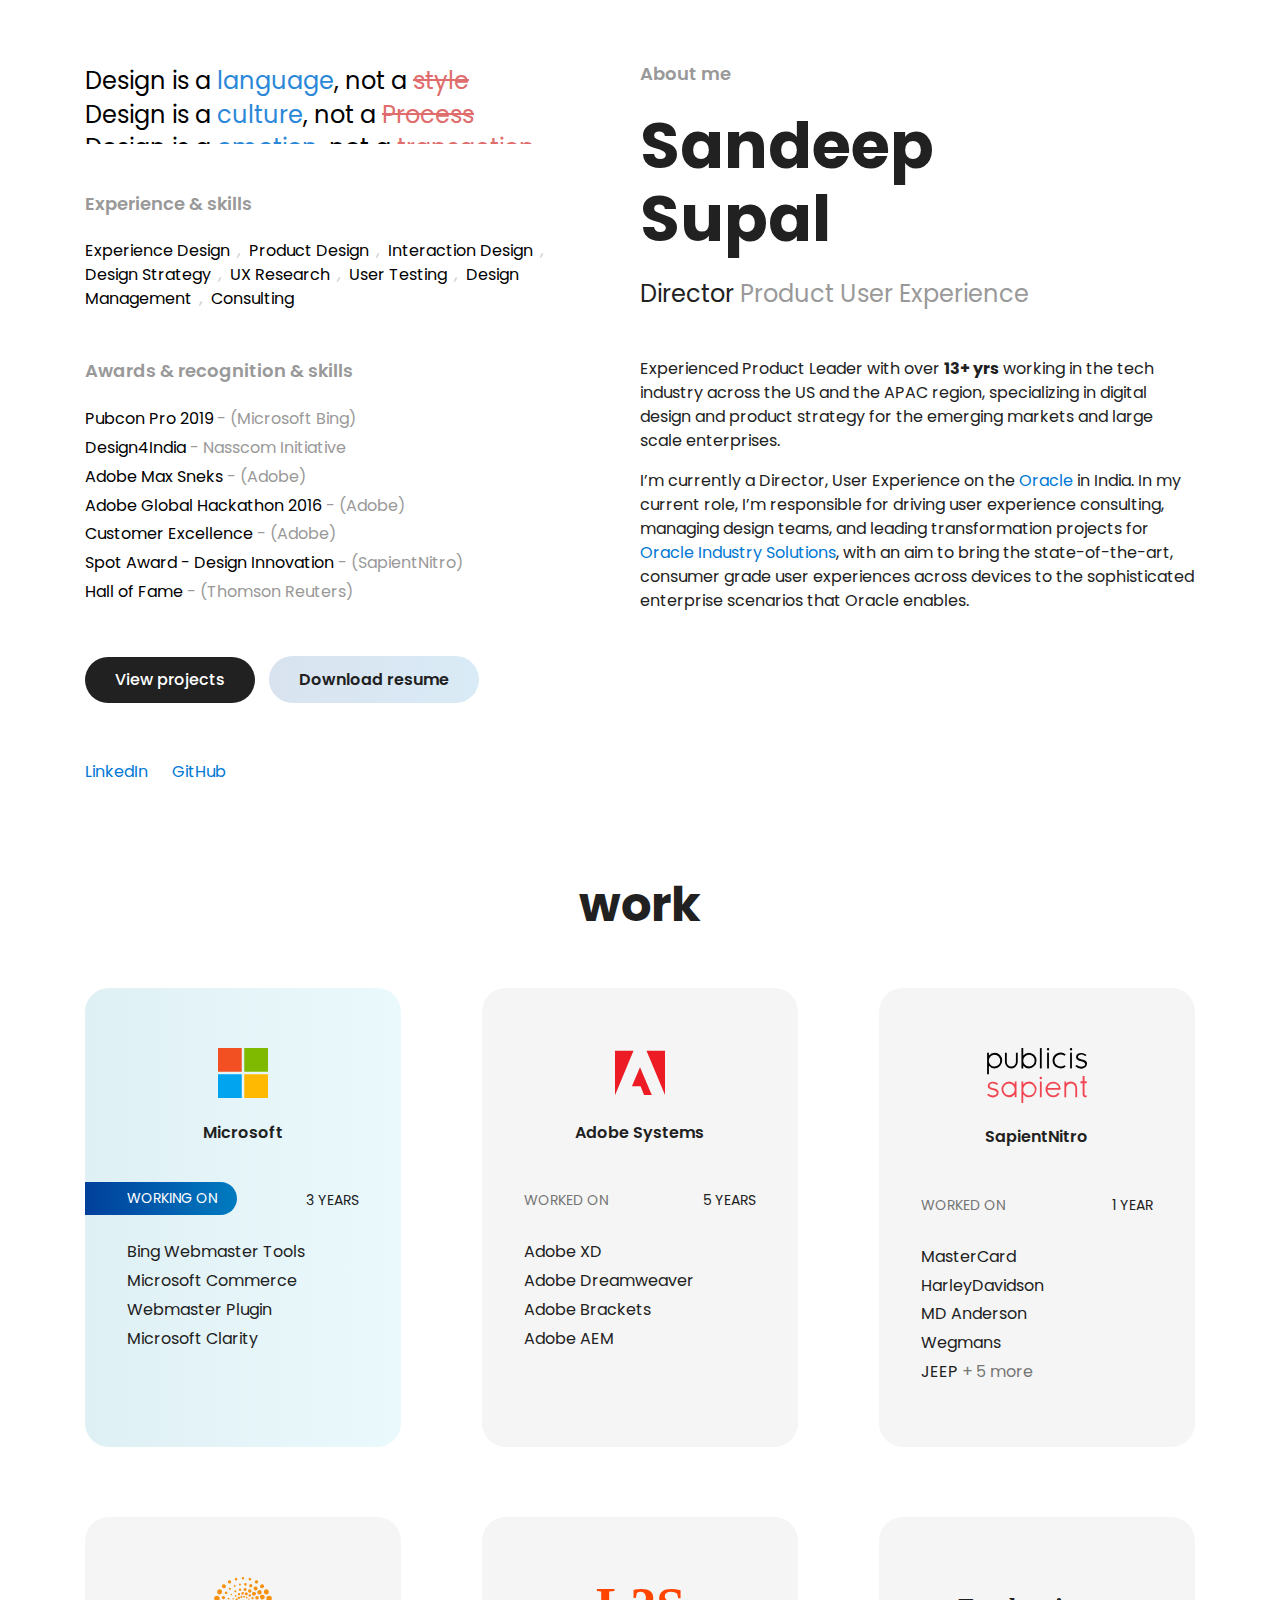
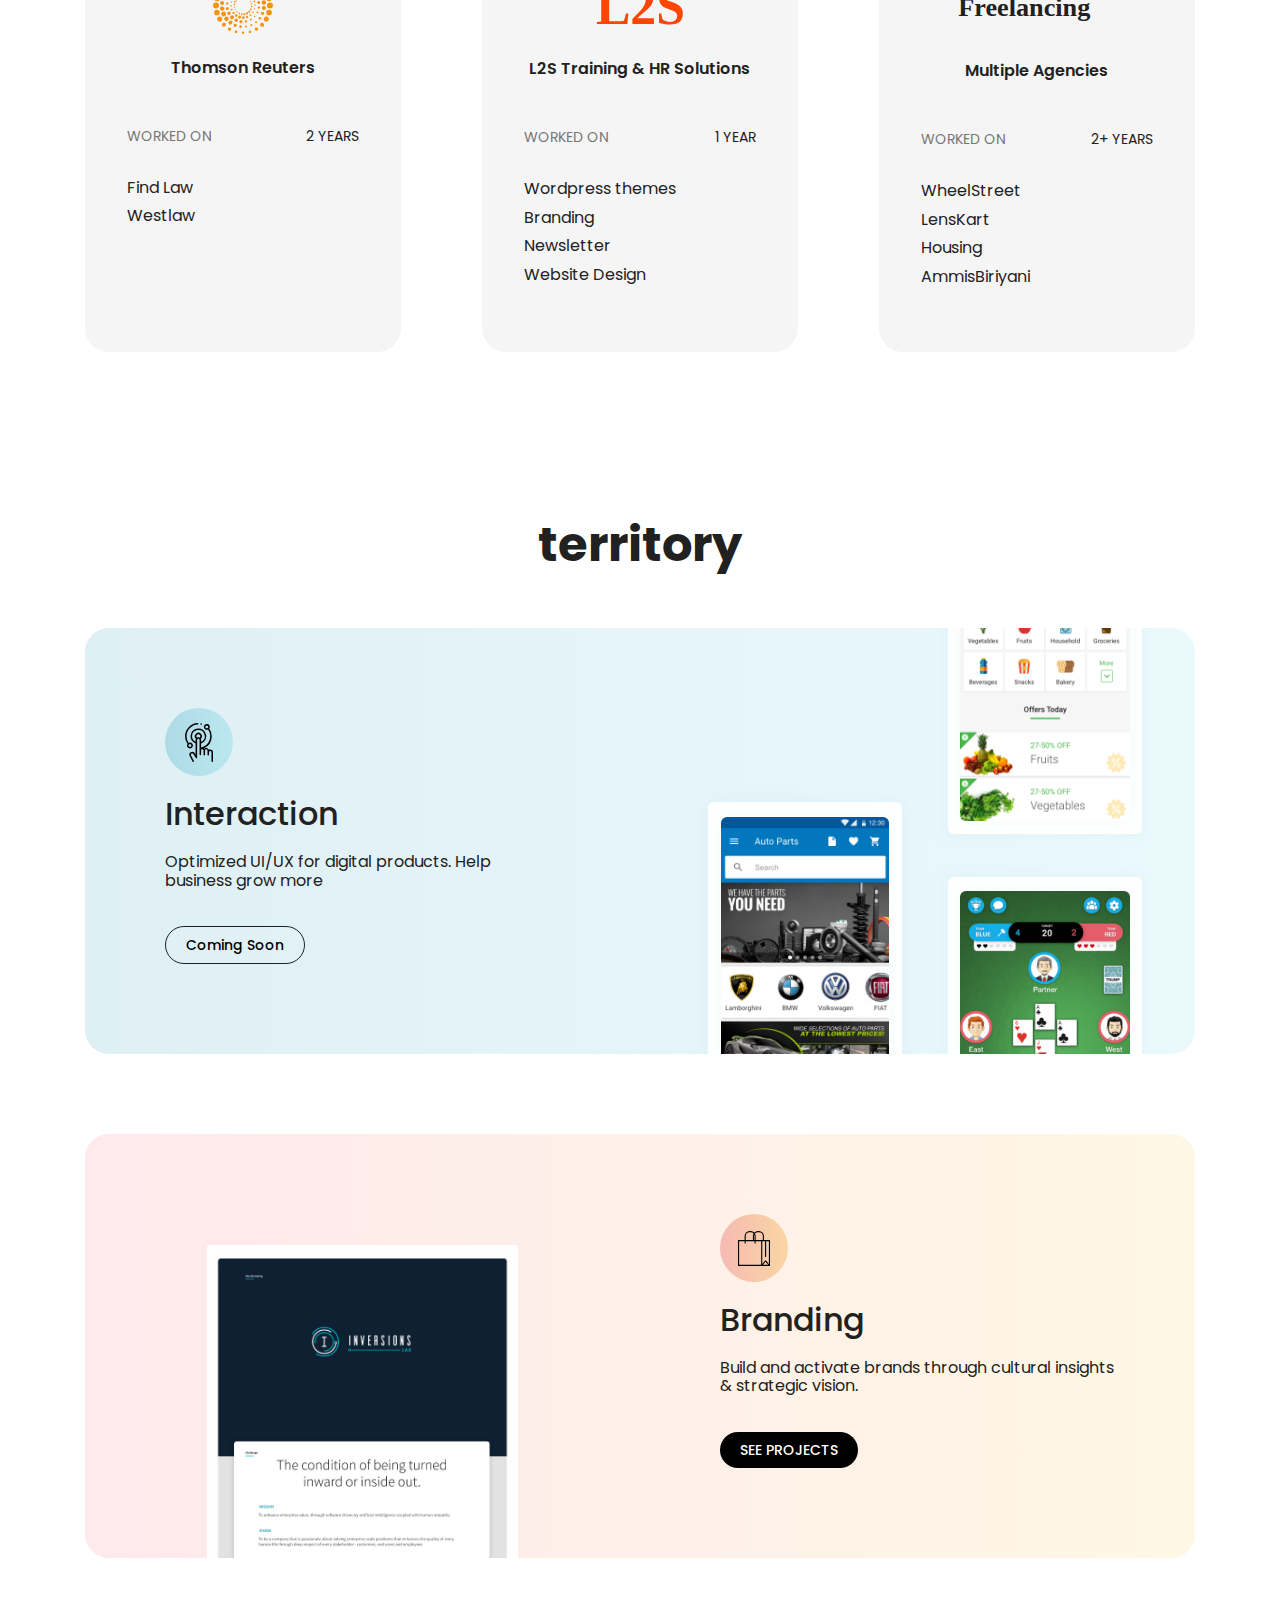
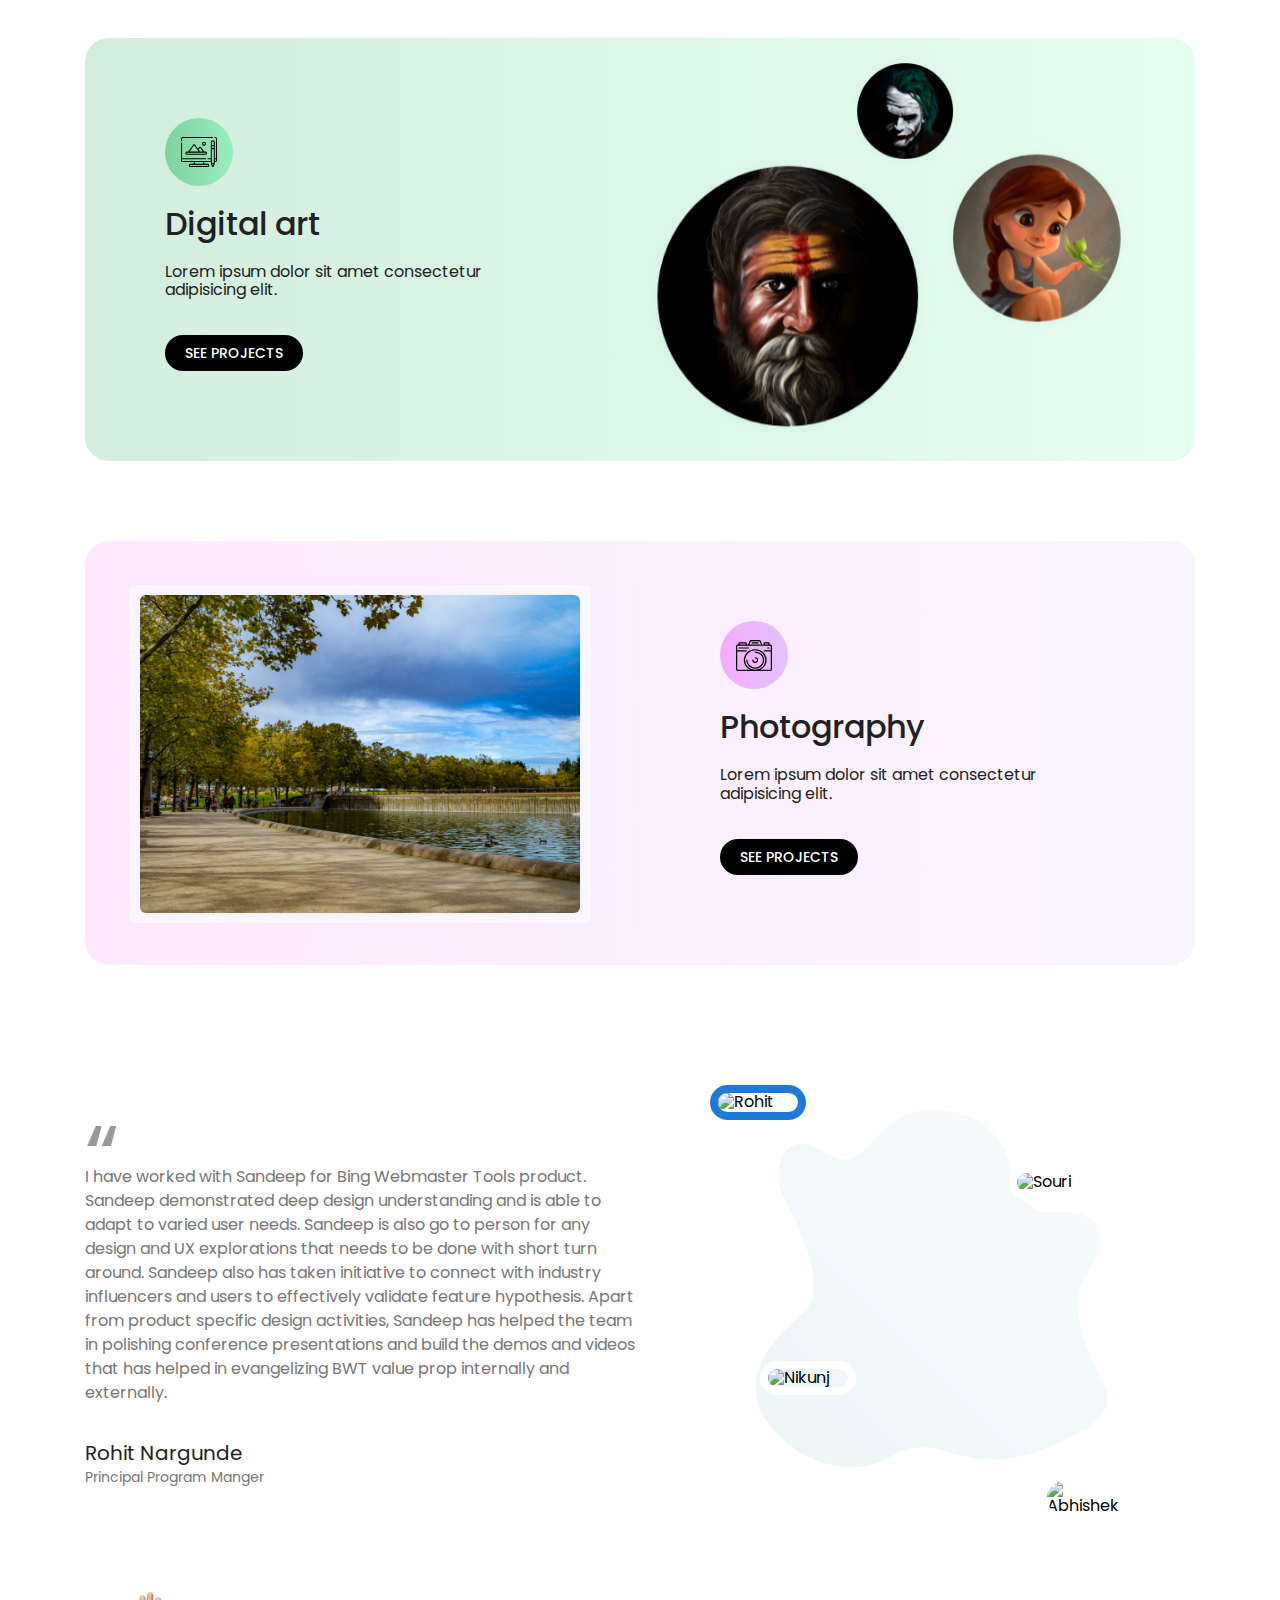
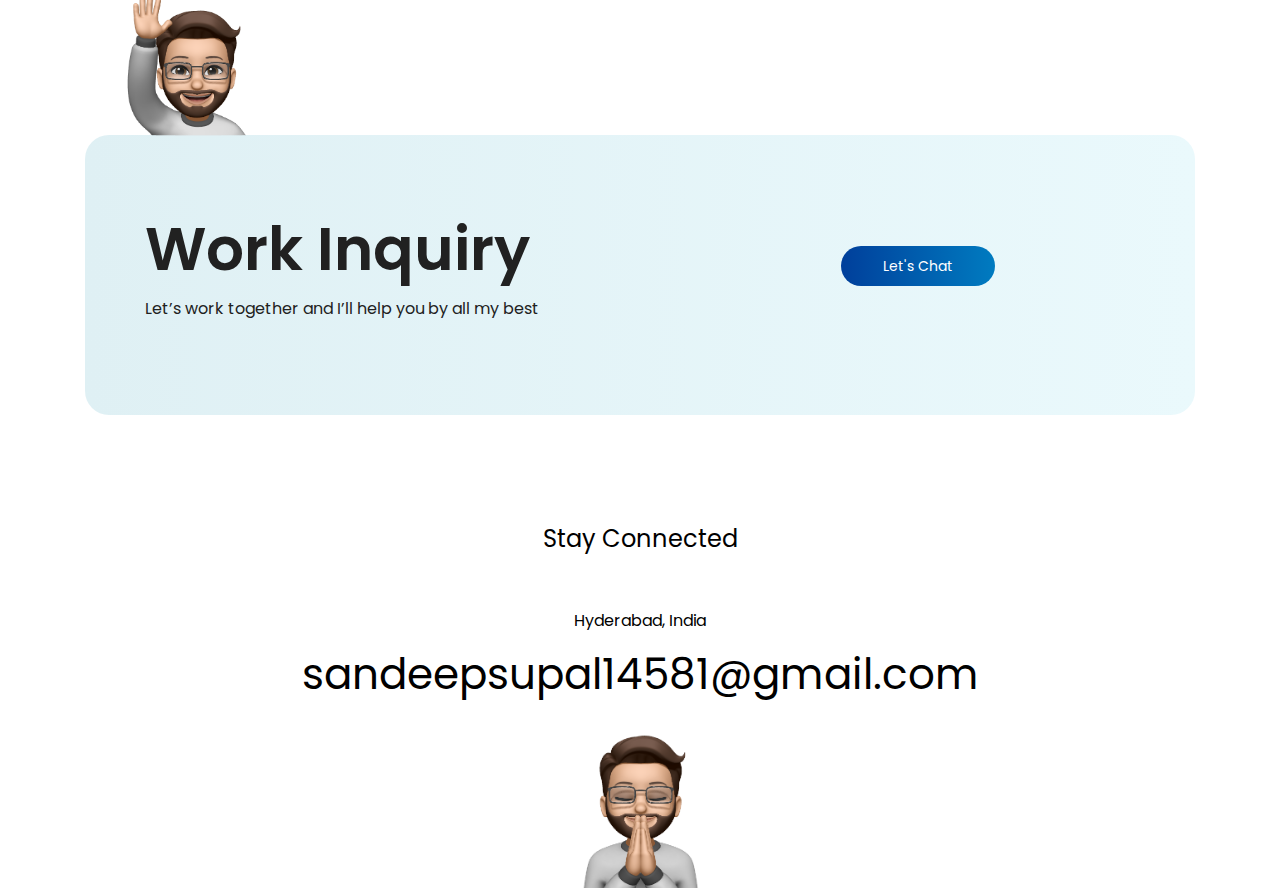
==== commit 65f2bba3: "Update index.html" ====
--- a/index.html
+++ b/index.html
@@ -118,7 +118,7 @@
                 </div>
                 <div class="introText ">
                     
-                   <p>Experienced Product Leader with a demonstrated history of over <b>13+ yrs</b> working in the tech industry across the US and the APAC region, specializing in digital design and product strategy for the emerging markets and large scale enterprises.</p>
+                   <p>Experienced Product Leader with over <b>13+ yrs</b> working in the tech industry across the US and the APAC region, specializing in digital design and product strategy for the emerging markets and large scale enterprises.</p>
 
                     <p> I’m currently a Director, User Experience on the <a href="https://www.oracle.com" target="_blank">Oracle</a> in India. In my current role, I’m responsible for driving user experience consulting, managing design teams, and leading transformation projects for <a href="https://www.oracle.com/in/industries/" target="_blank">Oracle Industry Solutions</a>, with an aim to bring the state-of-the-art, consumer grade user experiences across devices to the sophisticated enterprise scenarios that Oracle enables.</p>
                      
@@ -413,7 +413,7 @@
             <div class="territoryCard ">
                 <div class="stay-conn ">Stay Connected</div>
                 <div class="addr ">Hyderabad, India</div>
-                <div class="email ">sam_supal@outlook.com</div>
+                <div class="email ">sandeepsupal14581@gmail.com</div>
                 <img src="./img/namaste_dhilan.svg " alt=" ">
 
             </div>
@@ -427,8 +427,8 @@
         </div>
 
         <div class="desig ">
-            <span class="designation ">Sr. Design Manager</span>
-            <span class="skill "> | Product & User Experince</span>
+            <span class="designation ">Director</span>
+            <span class="skill ">Product & User Experince</span>
         </div>
         <div class="introText ">
             <p>Helping brands and products tell their stories is what I’m most excited about. Over the last <span>10 years</span>, I’ve helped shape creative tools at <a href="https://www.adobe.com/in/" target="_blank">Adobe</a>, <a href="https://www.microsoft.com/en-in"
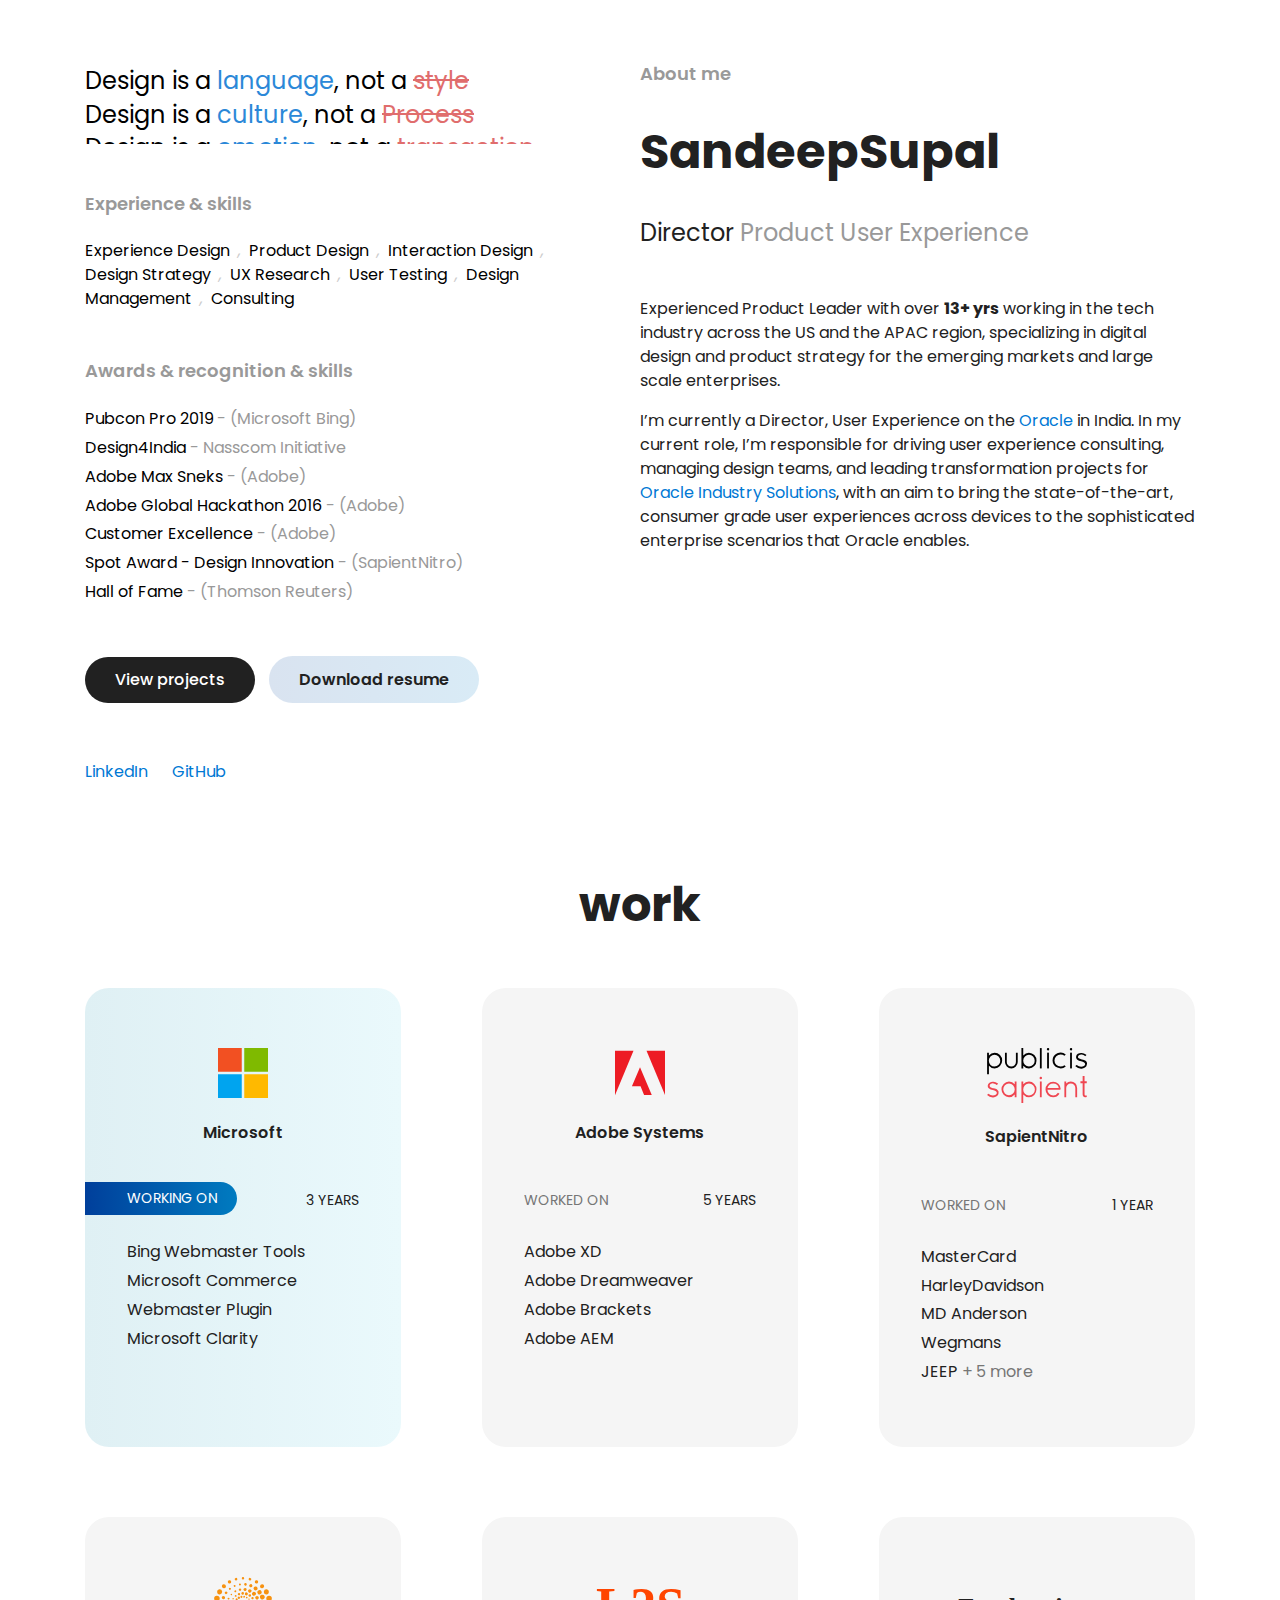
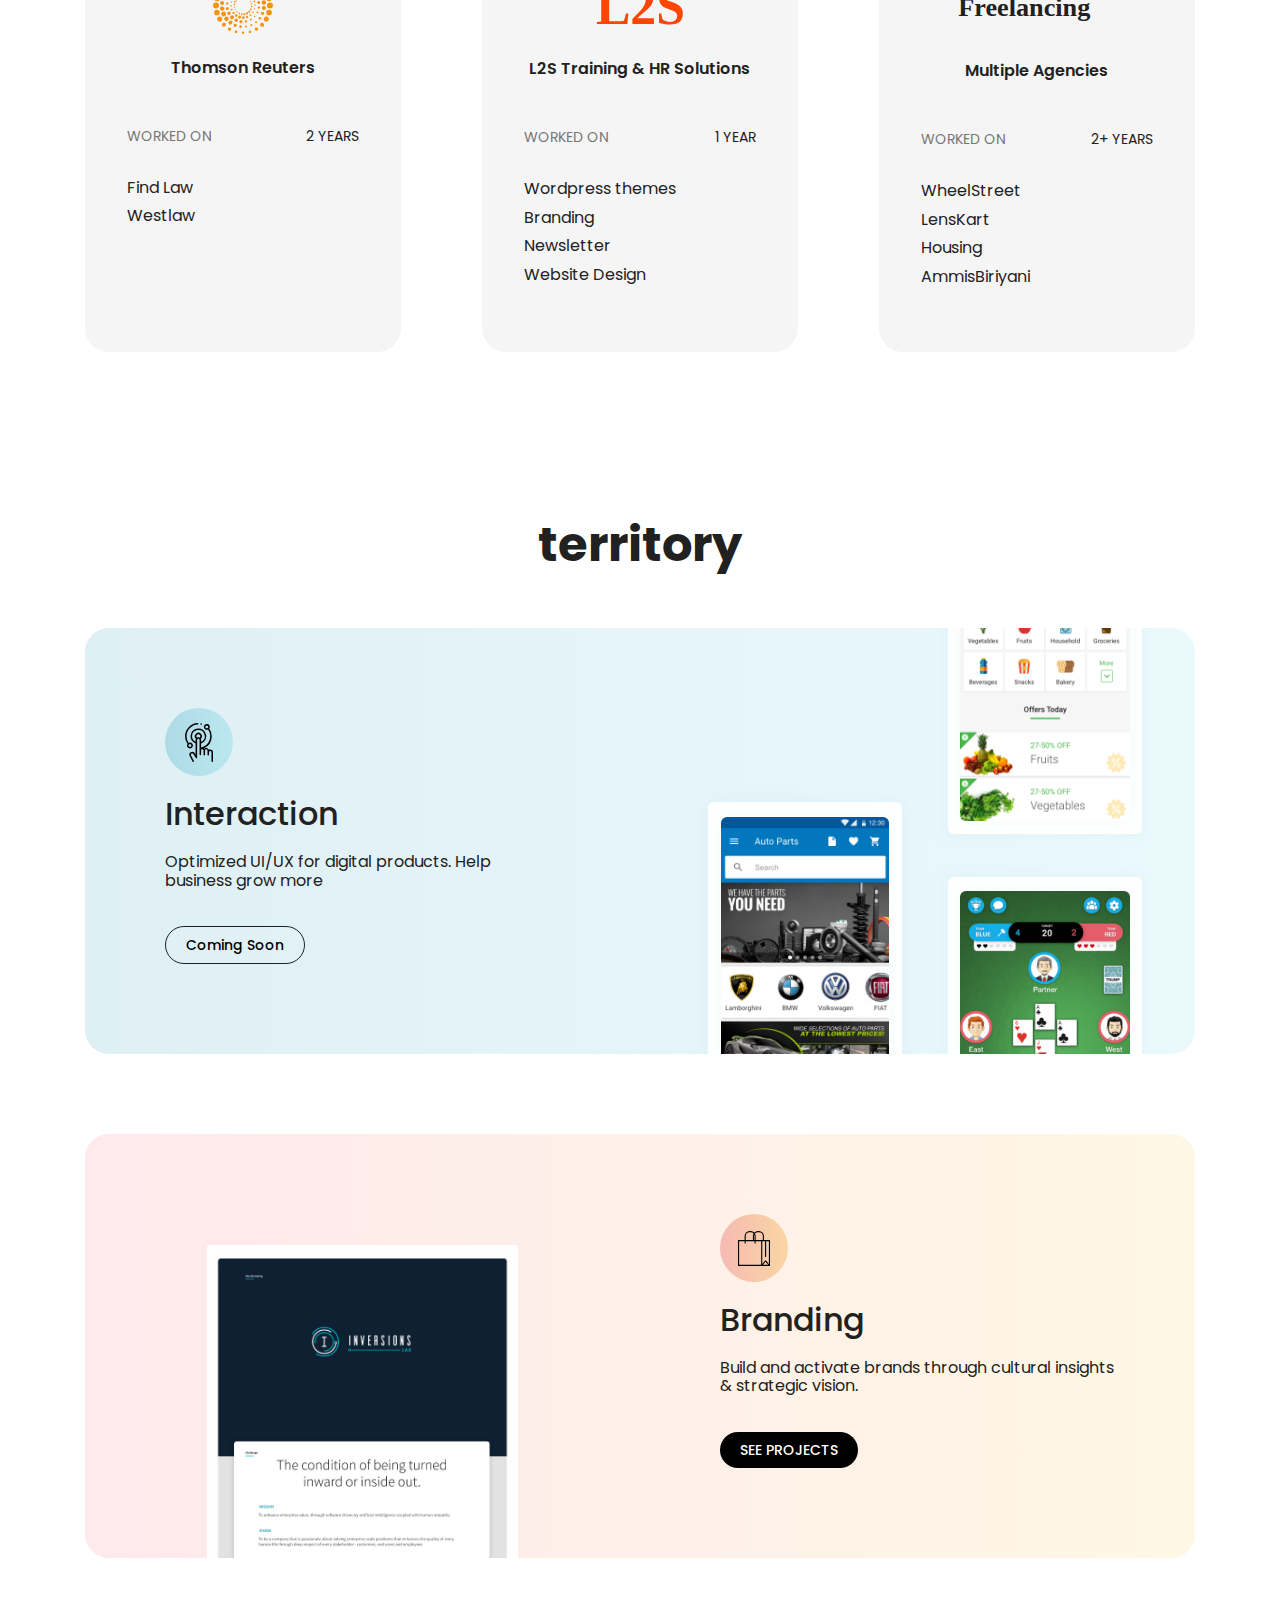
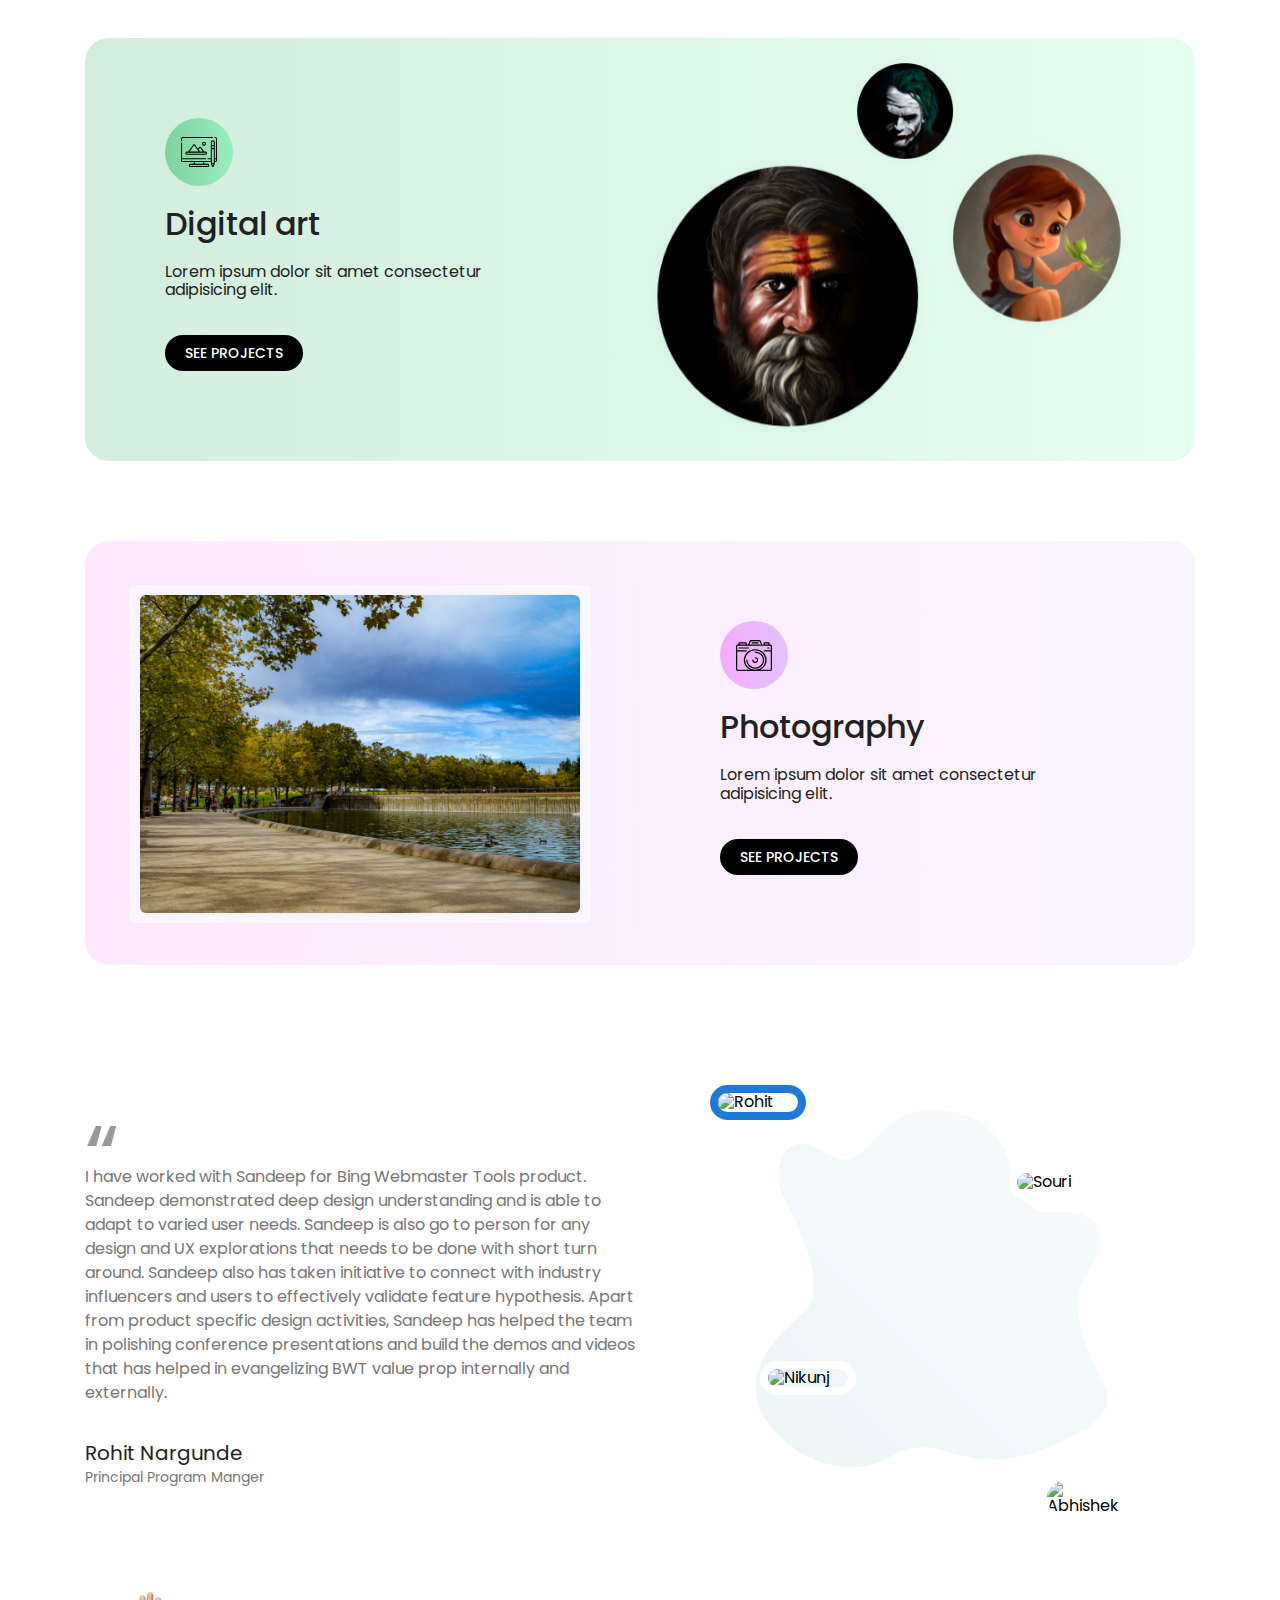
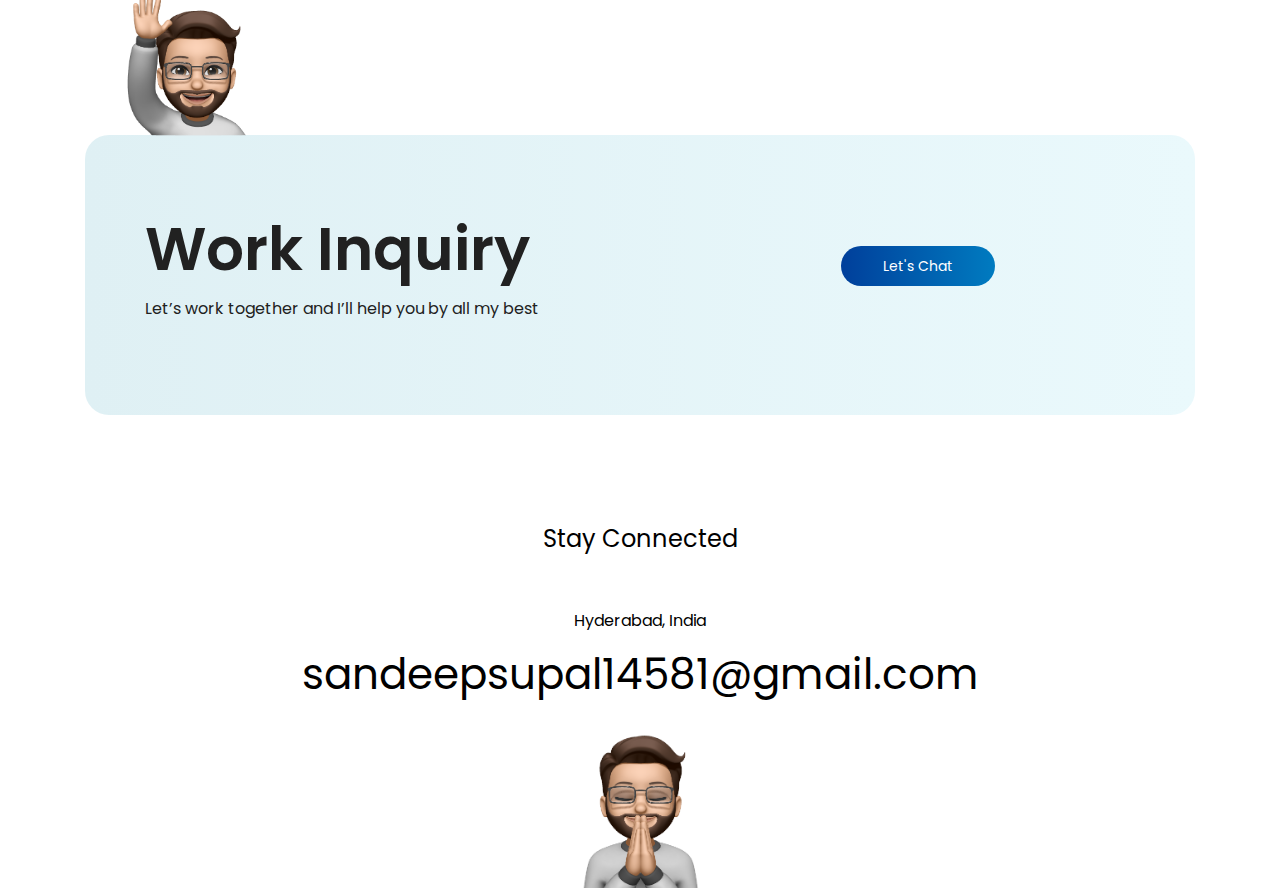
==== commit 3f8015d1: "Update index.html" ====
--- a/index.html
+++ b/index.html
@@ -110,7 +110,7 @@
                     <h4>About me</h4>
                 </div>
                 <div class="name ">
-                    <h1>Sandeep<br/> Supal</h1>
+                    <h2>SandeepSupal</h2>
                 </div>
                 <div class="desig ">
                     <span class="designation ">Director</span>
